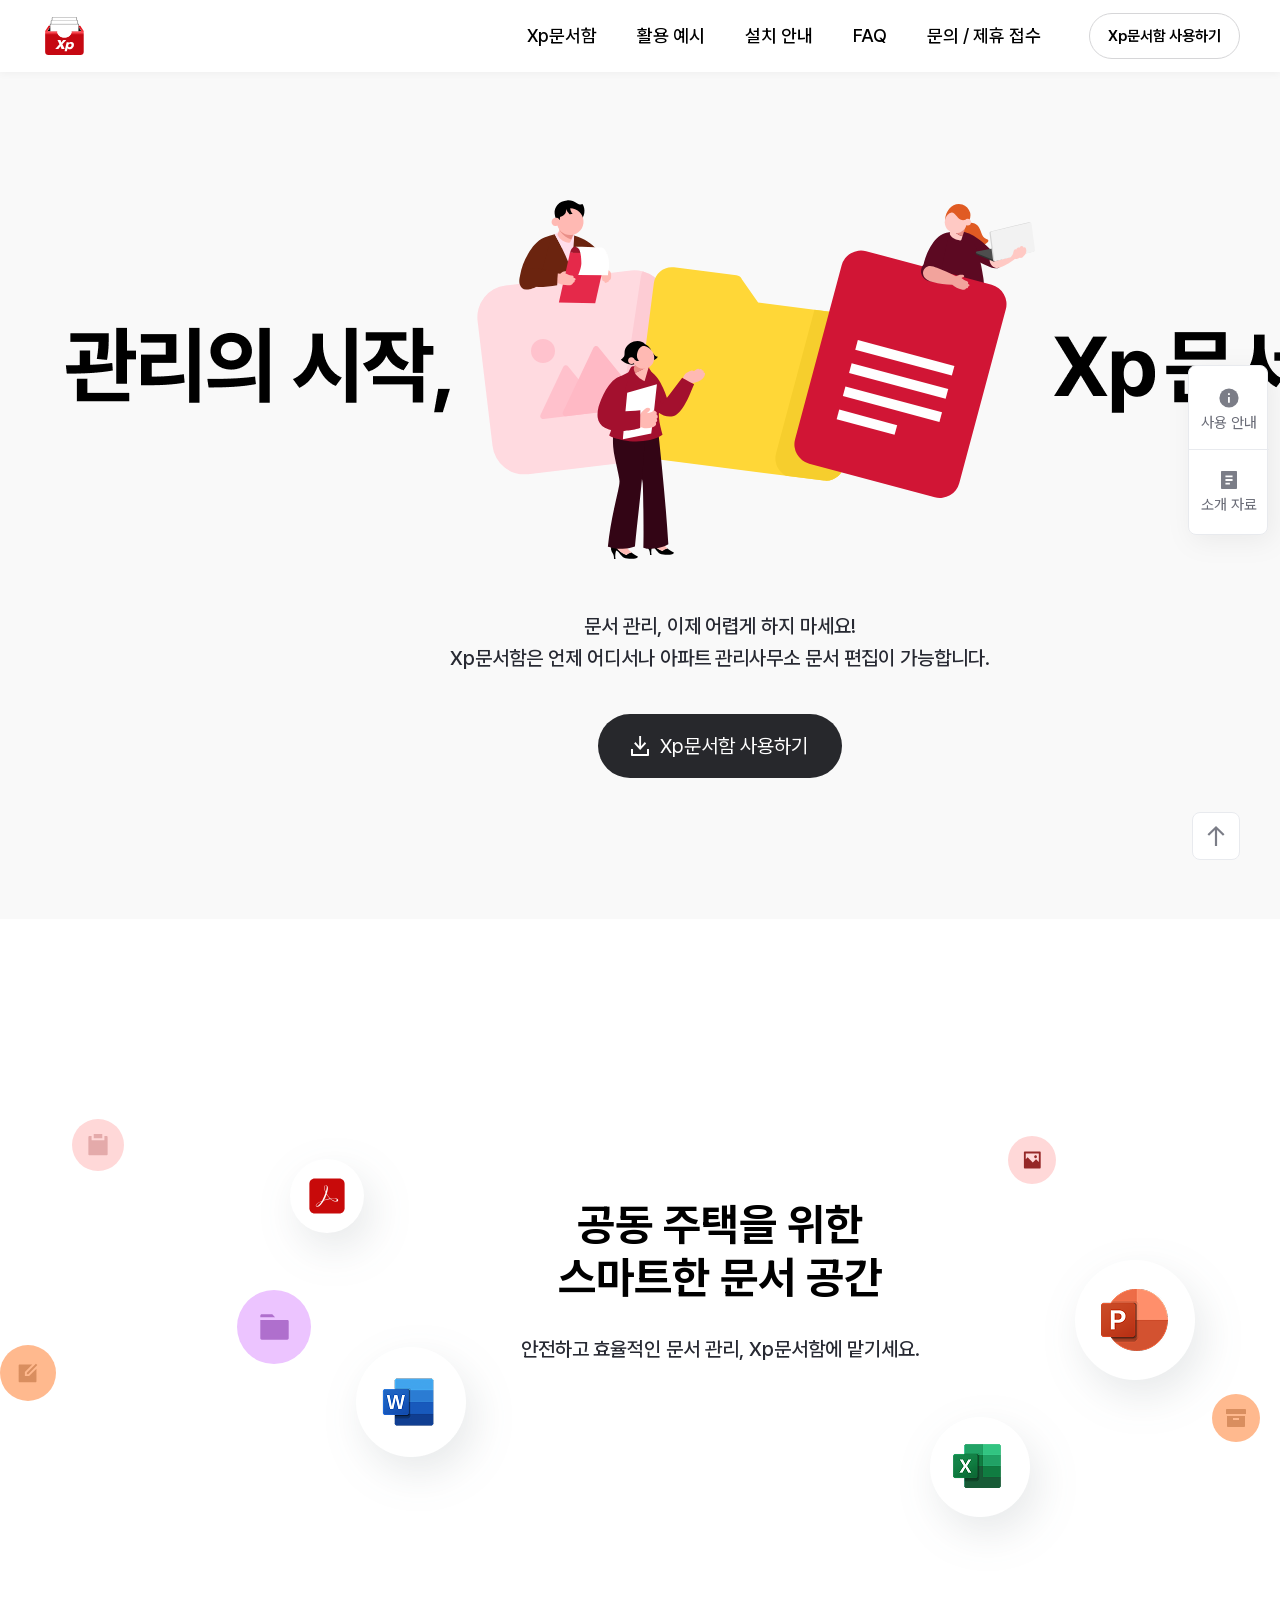
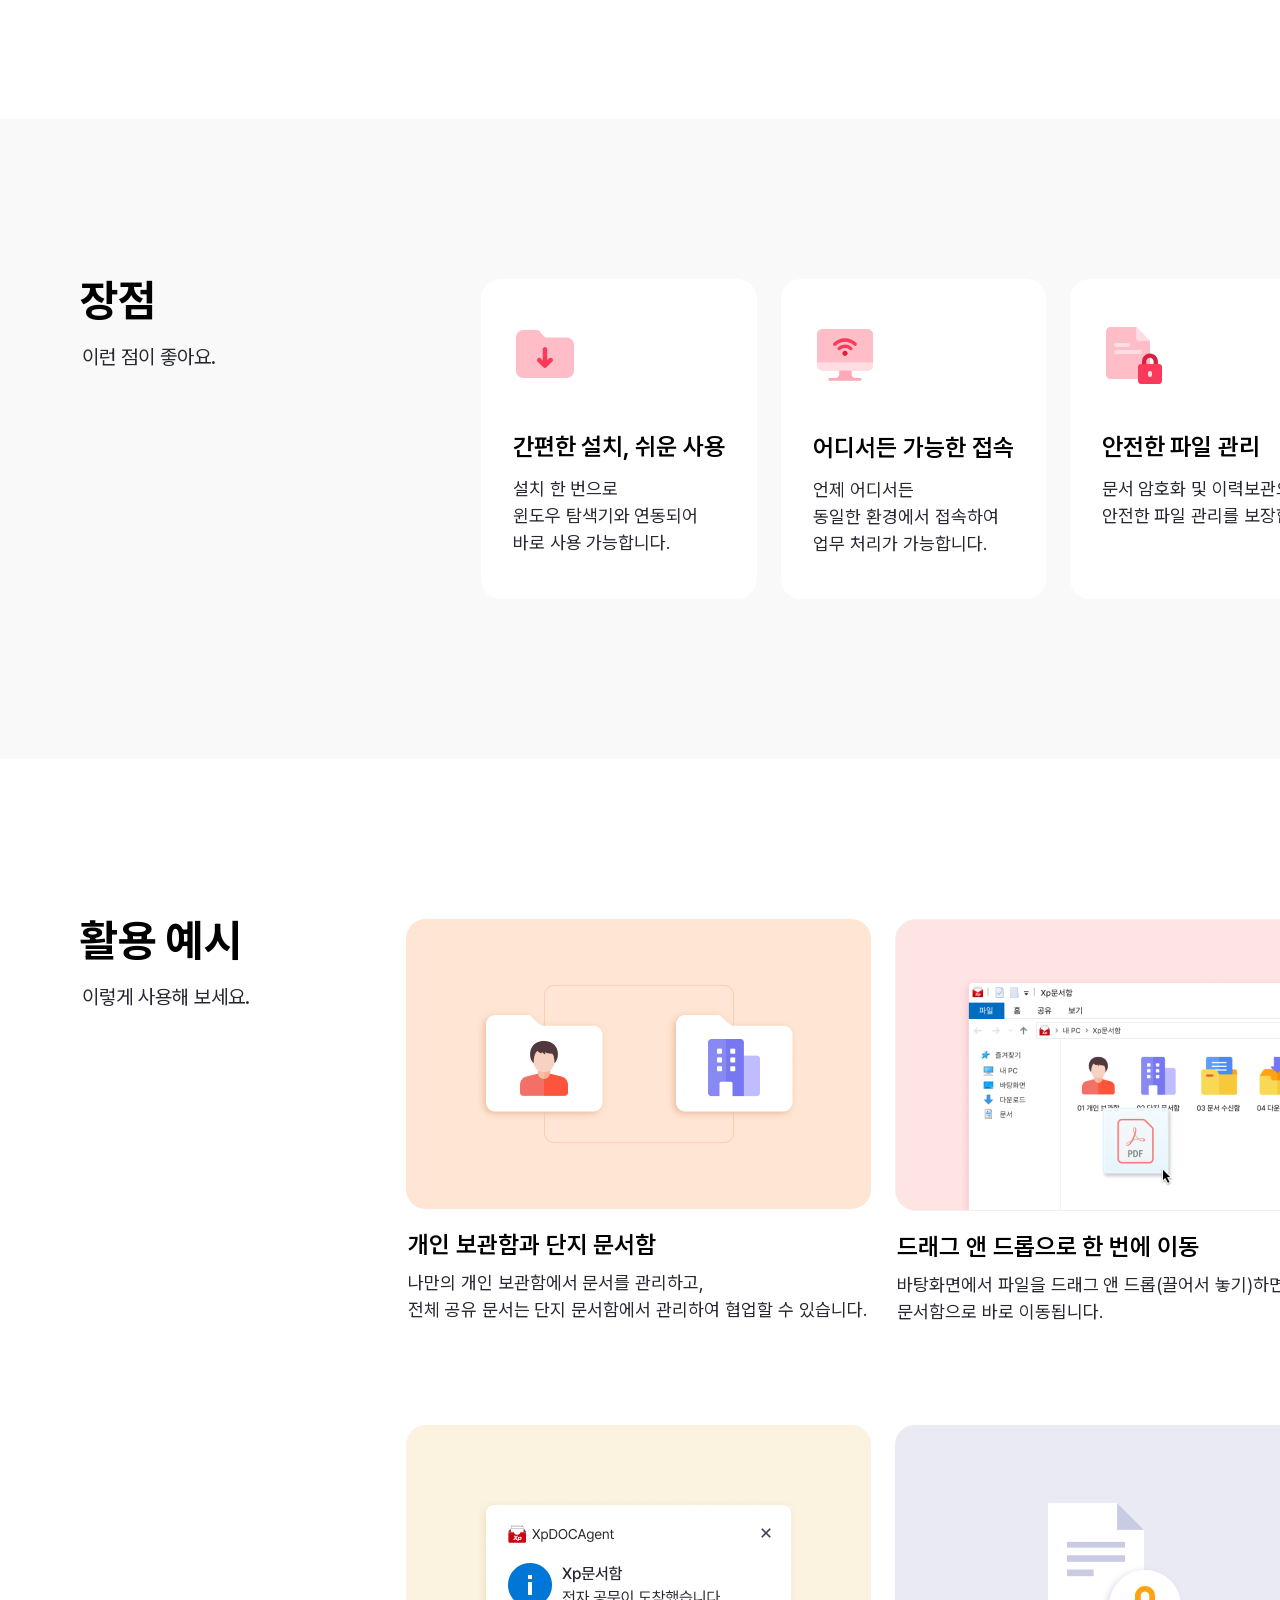
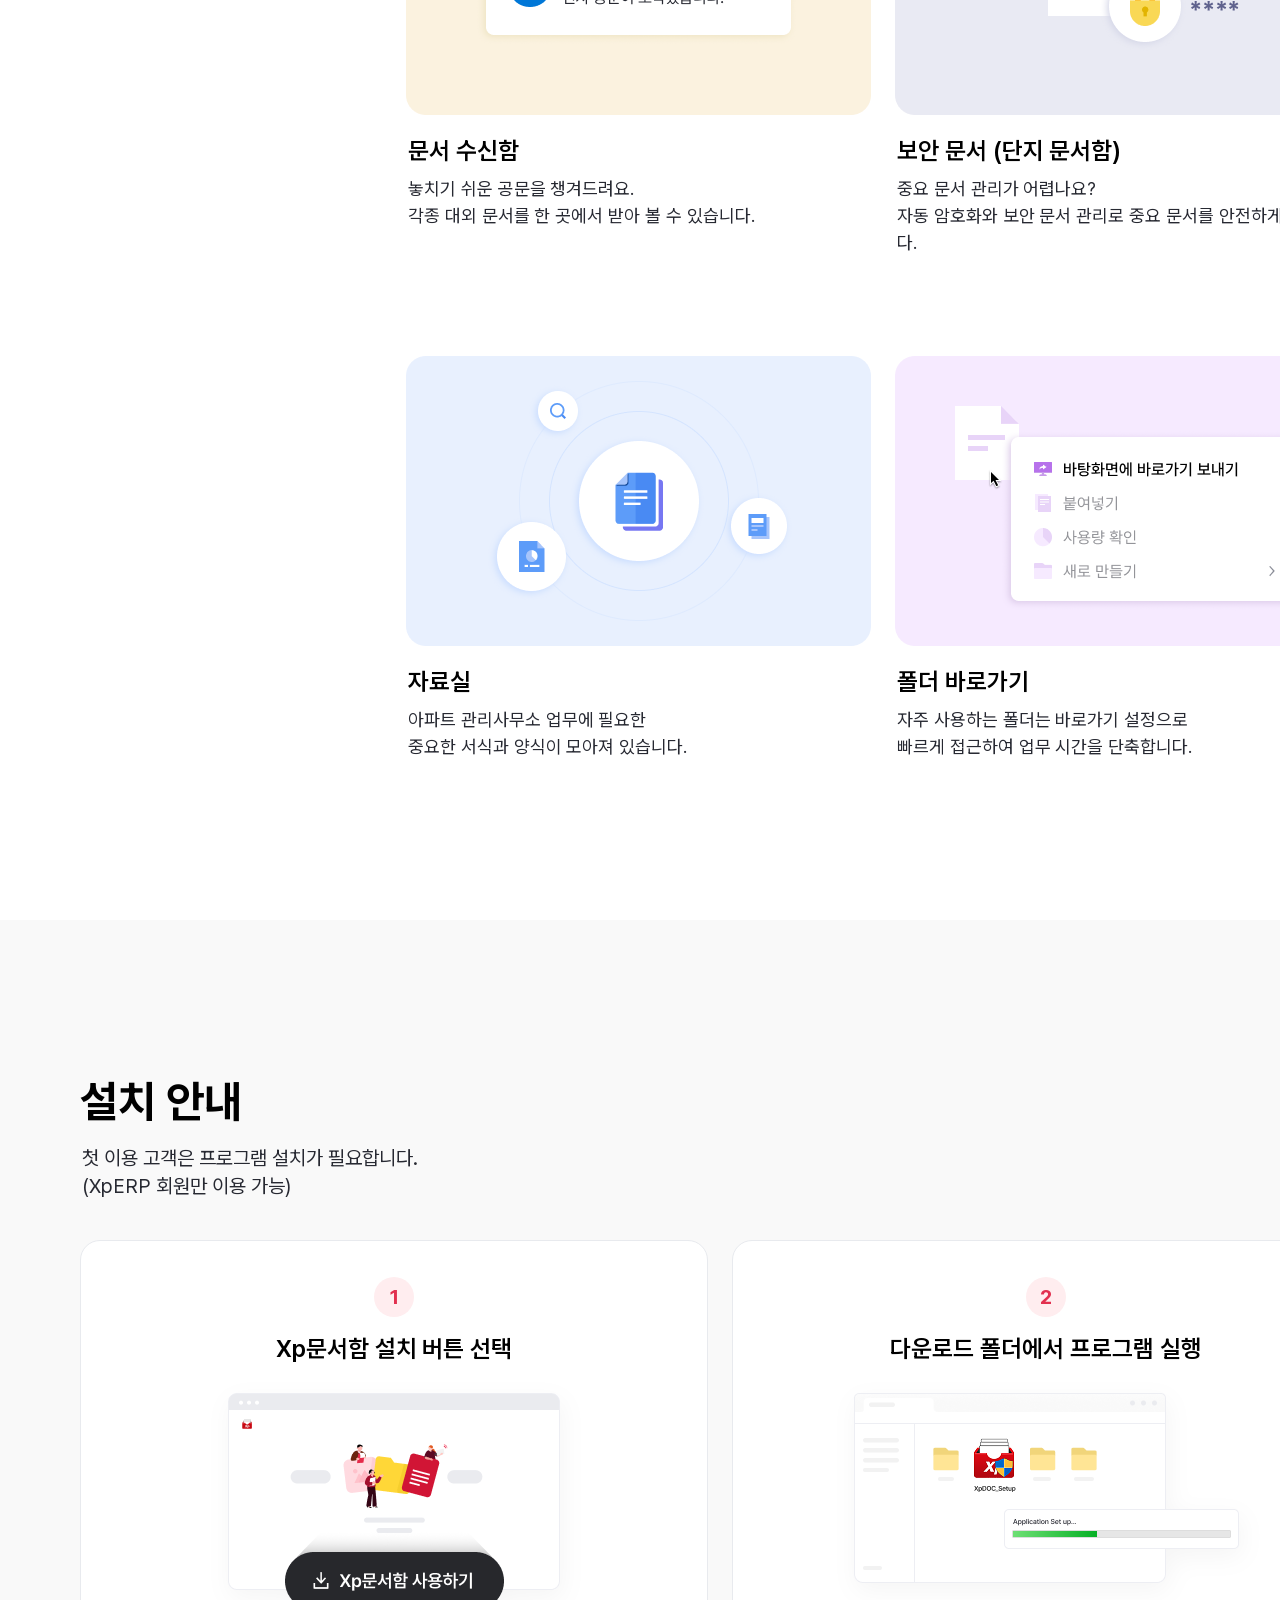
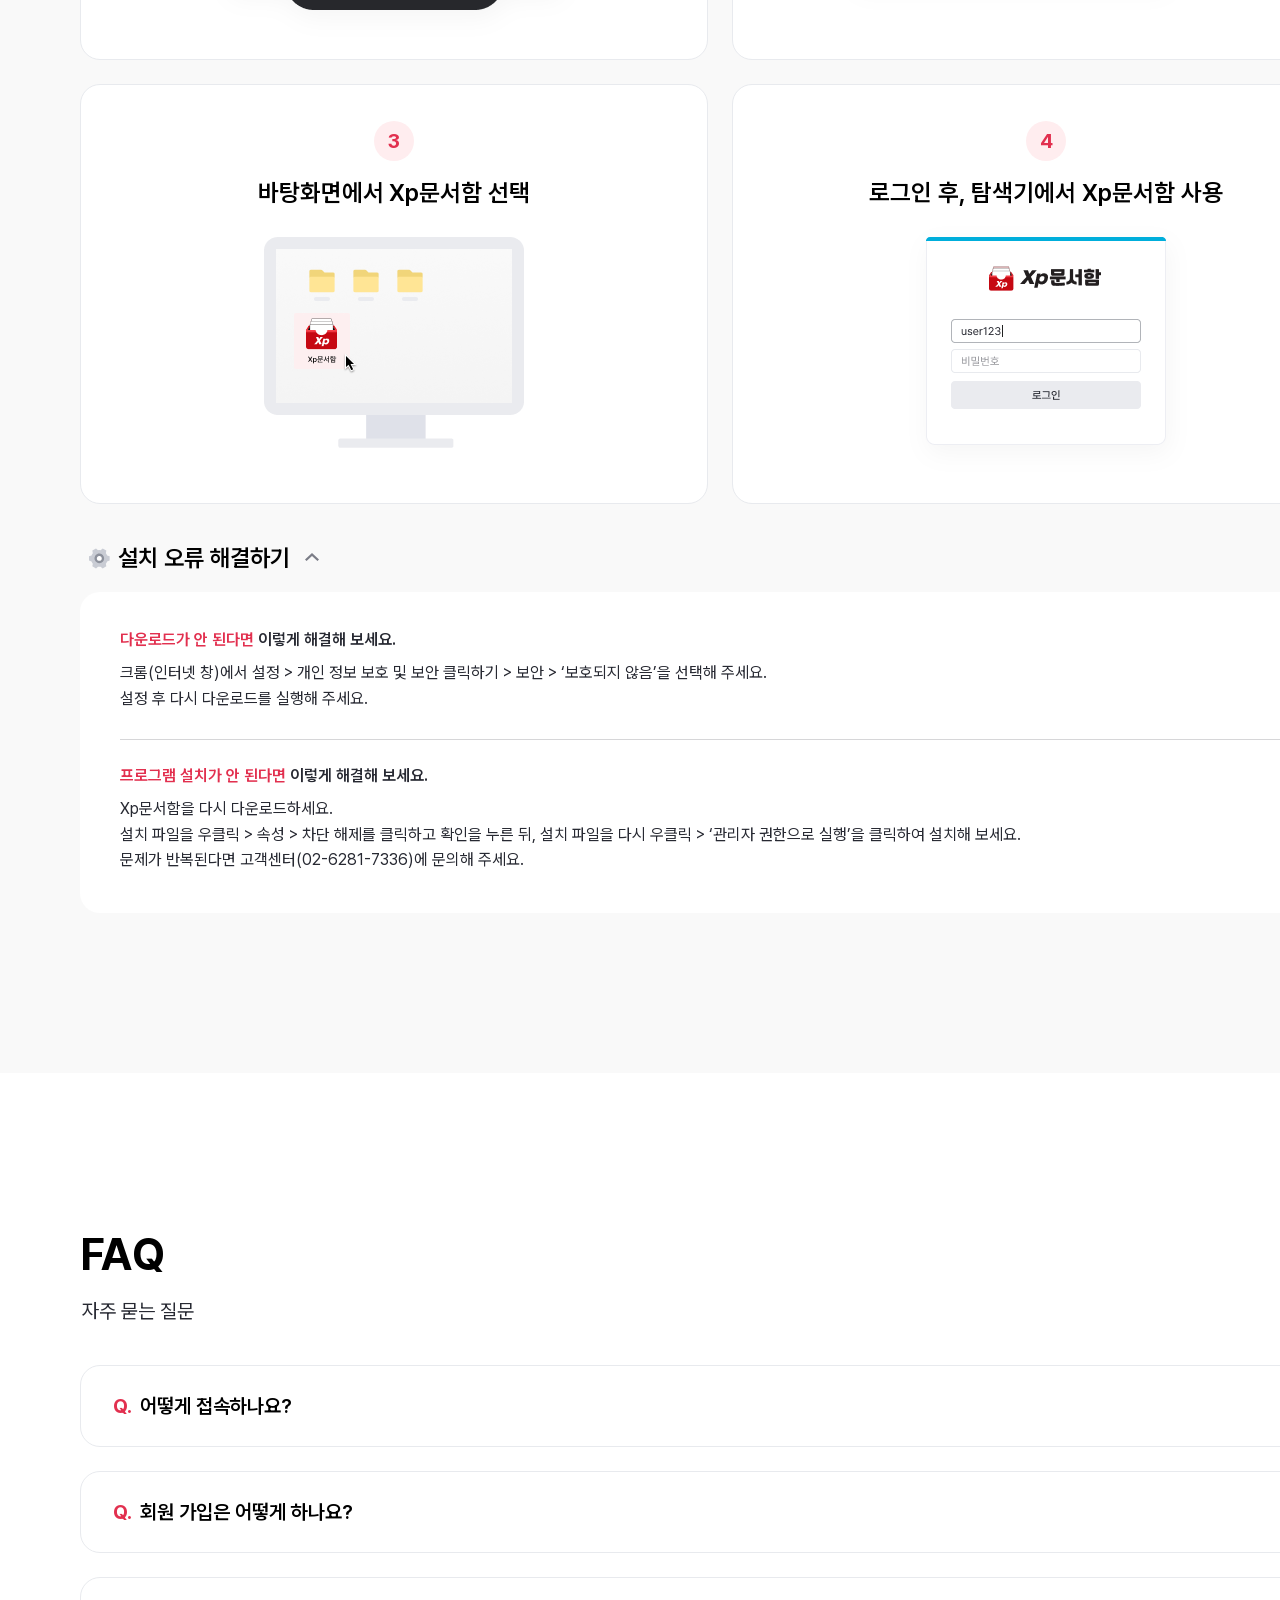
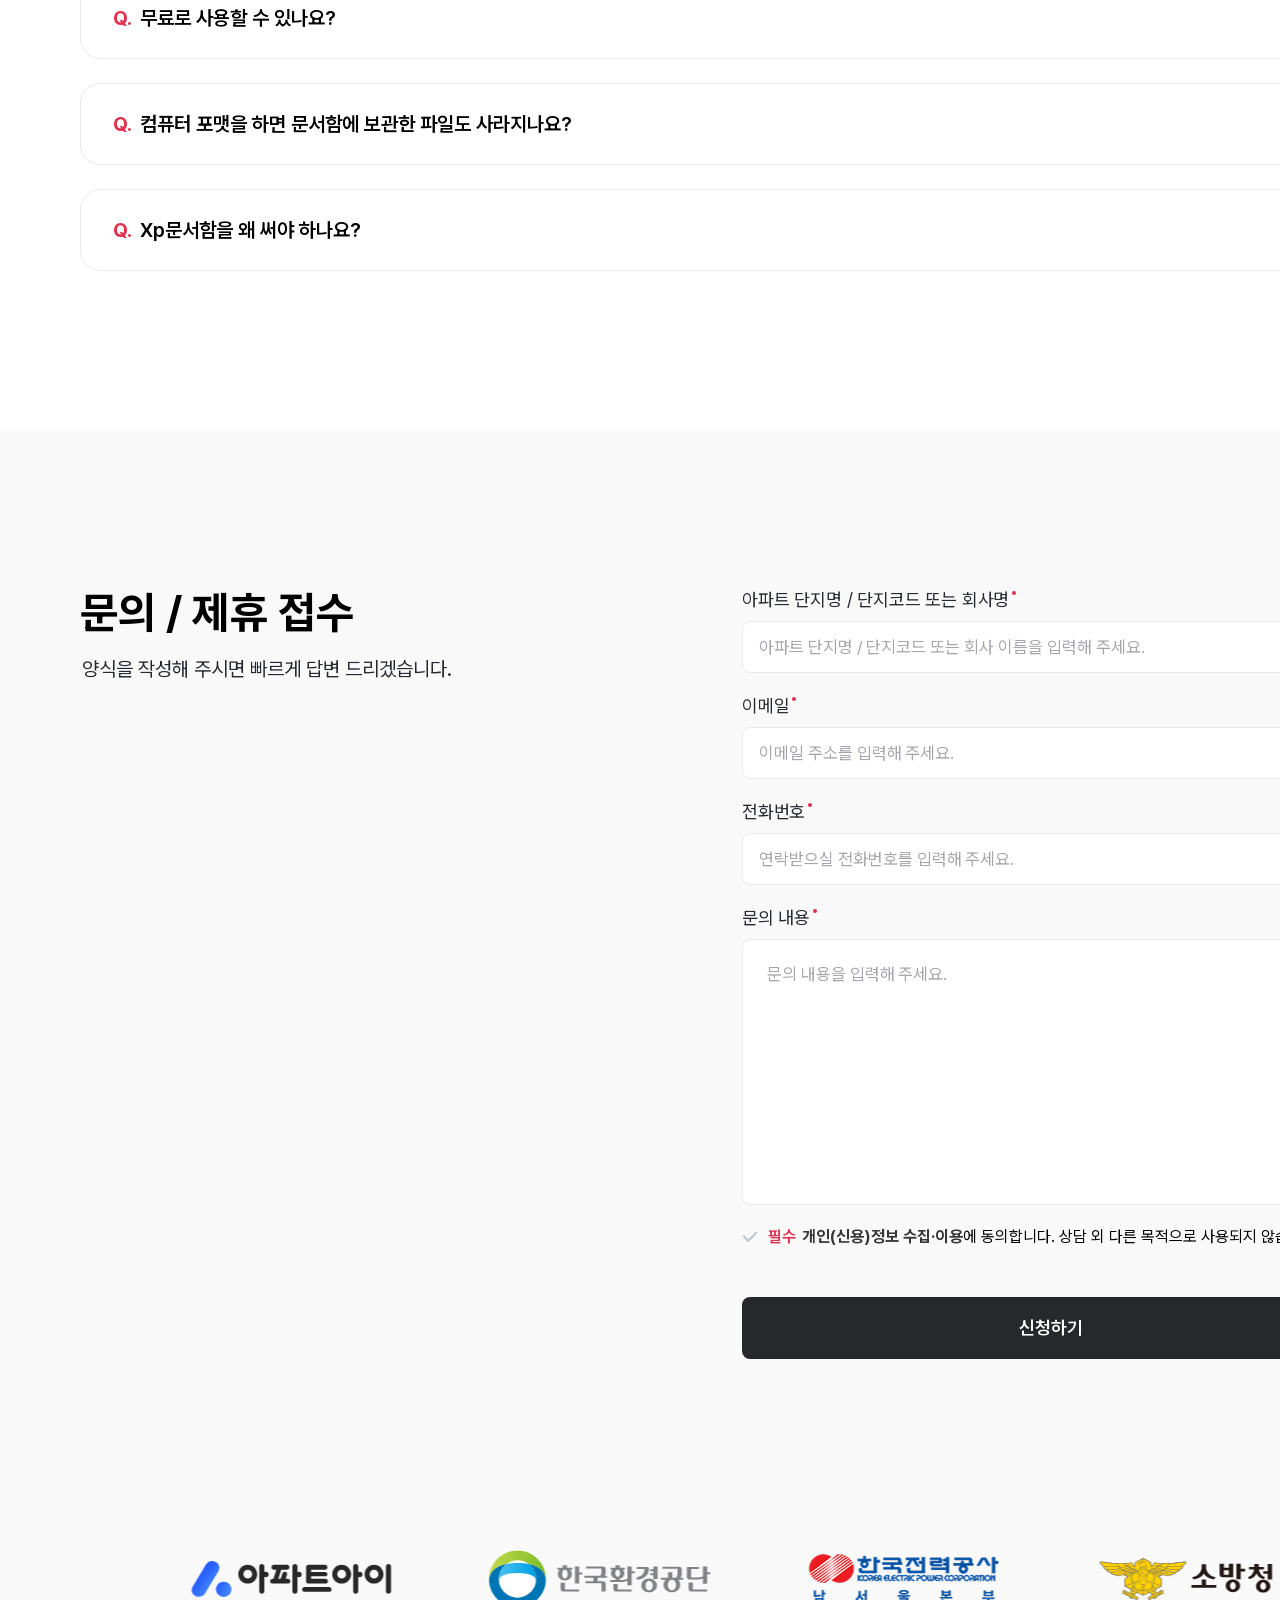
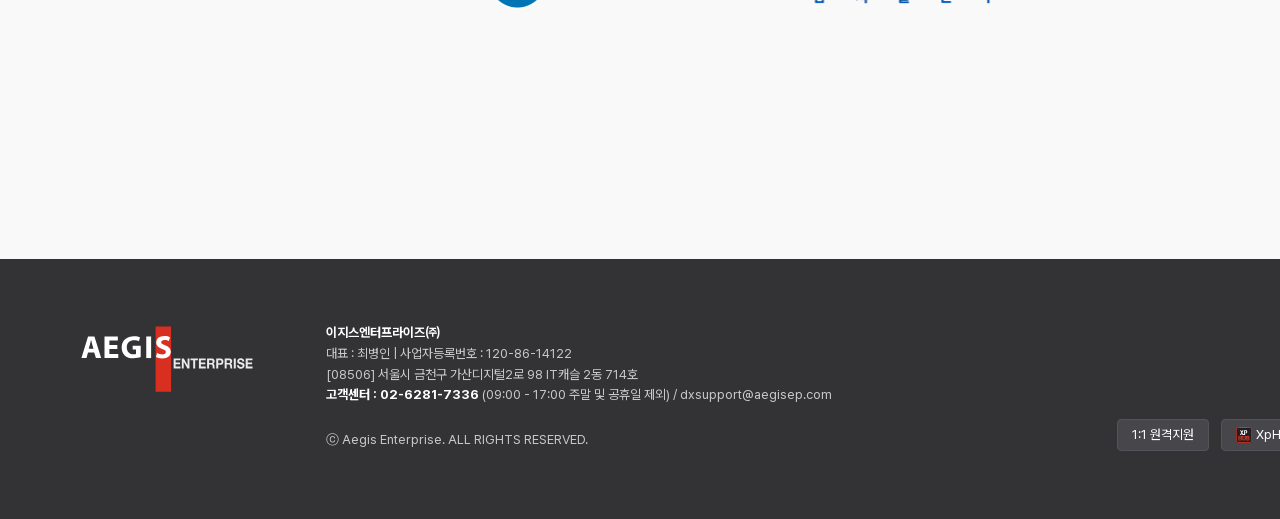
==== index.html @ 93426d06 ":mag: og 설정" ====
<!DOCTYPE html>
<html lang="ko">
<head>
  <meta charset="UTF-8">
  <title>Xp문서함</title>
  <meta property="og:title" content="Xp문서함" />
  <meta property="og:description" content="아파트 관리소 전용 문서관리 서비스" />
  <meta property="og:image" content="https://xpbox.xperp.co.kr/assets/img/ogimage.jpg" />
  <meta property="og:url" content="https://xpbox.xperp.co.kr" />
  <meta property="og:type" content="website" />
  <link rel="stylesheet" href="./assets/css/app.css?v2" as="style" />
  <script src="./assets/js/axios.min.js"></script>
  <style>
    .toast-message {
      background: #fff;
      position: fixed;
      bottom: 130px;
      border-radius: 12px;
      box-shadow: 0 6px 24px 0 rgba(0, 0, 0, 0.2);
      padding: 22px 22px 22px 20px;
      color: #4A4E60;
      font-weight: 500;
      display: none;
      align-items: center;
      justify-content: center;
      gap: 8px;
      left: 50%;
      transform: translateX(-50%);
      line-height: 100%;
      z-index: 15;
      opacity: 1;
      transition: opacity 1s;
      font-size: 18px;
    }
    .toast-message i {display: inline-flex;}
  </style>
</head>

<body>
  <div class="toast-message">
    <i>
      <svg xmlns="http://www.w3.org/2000/svg" width="20" height="20" viewBox="0 0 20 20" fill="none">
        <circle cx="10" cy="10" r="10" fill="#06BC76" />
        <path d="M6.69922 9.82183L9.37779 12.5996L14.1992 7.59961" stroke="white" stroke-width="1.75"
          stroke-linecap="square" stroke-linejoin="round" />
      </svg>
    </i>
    접수가 완료되었습니다. 담당자가 이메일로 곧 연락드리겠습니다.
  </div>
  <div class="modal-dim">
    <div class="modal-pop" id="lawModal">
      <div class="modal-header">
        <h2>개인정보보호법</h2>
        <button class="close-btn" aria-label="닫기버튼"></button>
      </div>
      <div class="modal-contents">
        <p>
          이지스엔터프라이즈는 아래 법령에 따라 XpERP 및 부가 서비스에서 다운로드한<br>
          직원과 입주민의 개인 정보가 포함된 파일을 Xp문서함에 자동 보관합니다.<br>
          Xp문서함은 악성 프로그램을 방지하고 이력을 안전하게 관리합니다.<br><br>

          제30조(개인정보의 안전성 확보 조치)<br>
          ① 개인정보처리자는 법 제29조에 따라 다음 각 호의 안전성 확보 조치를 해야 한다.<br>
          5. 개인정보 침해 사고 발생에 대응하기 위한 접속기록의 보관 및 위조 · 변조 방지를 위한 다음 각 목의 조치<br>
          가. 개인정보처리시스템에 접속한 자의 접속 일시, 처리 내역 등 접속기록의<br>
          저장 · 점검 및 이의 확인 · 감독<br>
          나. 개인정보처리시스템에 대한 접속기록의 안전한 보관<br>
          다. 그 밖에 접속기록 보관 및 위조ㆍ변조 방지를 위하여 필요한 조치<br>
          6. 개인정보처리시스템 및 개인정보 취급자가 개인정보 처리에 이용하는 정보기기에 대해 컴퓨터바이러스, 스파이웨어, 랜섬웨어 등 악성 프로그램의 침투 여부를 항시 점검ㆍ치료할 수 있도록 하는 등의 기능이 포함된 프로그램의 설치ㆍ운영과 주기적 갱신ㆍ점검 조치
        </p>
      </div>
    </div>

    <div class="modal-pop" id="checkModal">
      <div class="modal-header">
        <h2>개인(신용)정보 수집·이용</h2>
        <button class="close-btn" aria-label="닫기버튼"></button>
      </div>
      <div class="modal-contents">
        <p>
          1. 수집 목적 : 문의 처리 및 회신<br>
          2. 수집 항목 : 회사명 또는 아파트 단지명, 이메일 주소, 전화번호, 문의 내용<br>
          3. 보유기간 : 문의 안내 종료 시
        </p>
        <span class="gray-color">
          ※ 개인정보 수집 및 이용에 대한 동의를 거부할 권리가 있으나, 동의 거부 시 상담 서비스 이용에
          제한이 있을 수 있습니다.
        </span>
      </div>
    </div>
  </div>
  <header>
    <a class="logo-link" onclick="window.scrollTo({top: 0})" href="javascript:void(0);" aria-label="로고 영역, home"></a>
    <nav class="gnb">
      <ul>
        <li>
          <a onclick="window.scrollTo({top: 0})" href="javascript:void(0);">Xp문서함</a>
        </li>
        <li>
          <a href="#use-cases">활용 예시</a>
        </li>
        <li>
          <a href="#installation">설치 안내</a>
        </li>
        <li>
          <a href="#faq">FAQ</a>
        </li>
        <li>
          <a  href="#contact">문의 / 제휴 접수</a>
        </li>
      </ul>
    </nav>
    <button type="button" class="button" aira-label="문서함 사용하기 버튼" onclick="onClickXpDoc()">
      Xp문서함 사용하기
    </button>
  </header>

  <button class="scroll-top-btn" onclick="window.scrollTo({top: 0, behavior: 'smooth'})" aria-label="맨위로">
    <i><img src="./assets/img/top_ico.svg" alt="위로 아이콘" /></i>
  </button>

  <main>

    <aside class="floating-area" aria-label="빠른 이동 메뉴">
      <a class="quick-info" href="./assets/downloads/Xp문서함_사용안내.pdf" download="Xp문서함_사용안내.pdf">
          <i class="info" aria-label="사용안내 아이콘">
            <svg width="24" height="24" viewBox="0 0 24 24" fill="none" xmlns="http://www.w3.org/2000/svg">
              <circle cx="11.9906" cy="12.0004" r="9.6" fill="#7B7D87" aria-label="info"/>
              <path d="M11.0278 7.20117H12.8278V9.12117H11.0278V7.20117ZM11.0278 11.0412H12.8278V16.8012H11.0278V11.0412Z"
                fill="white" />
            </svg>
          </i>
          사용 안내
      </a>
      <a class="quick-data-info" href="./assets/downloads/Xp문서함_소개자료.pdf" download="Xp문서함_소개자료.pdf">
          <i class="data-info" aria-label="소개자료 아이콘">
            <svg width="24" height="24" viewBox="0 0 24 24" fill="none" xmlns="http://www.w3.org/2000/svg">
              <path
                d="M19.1111 21H4.88889C4.65314 21 4.42705 20.9052 4.26035 20.7364C4.09365 20.5676 4 20.3387 4 20.1V3.9C4 3.66131 4.09365 3.43239 4.26035 3.2636C4.42705 3.09482 4.65314 3 4.88889 3H19.1111C19.3469 3 19.573 3.09482 19.7397 3.2636C19.9064 3.43239 20 3.66131 20 3.9V20.1C20 20.3387 19.9064 20.5676 19.7397 20.7364C19.573 20.9052 19.3469 21 19.1111 21ZM8.44444 7.5V9.3H15.5556V7.5H8.44444ZM8.44444 11.1V12.9H15.5556V11.1H8.44444ZM8.44444 14.7V16.5H12.8889V14.7H8.44444Z"
                fill="#7B7D87" aria-label="data-info" />
            </svg>
          </i>
          소개 자료
      </a>
    </aside>


    <article  id="intro" class="main-visual" aria-label="메인 비주얼">
      <section>
        <h1>
          <img src="./assets/img/visual-txt-01.png" alt="관리의 시작,  ">

          <div class="visual-img-motion">
            <div aria-index="1" aria-label="비주얼 아이콘">
              <img src="./assets/img/visual-img-person.svg" alt="비주얼 좌측 이미지">
              <img src="./assets/img/visual-img-person-arm.svg" alt="손위치" aria-index="7">
            </div>
            <div aria-index="2" aria-label="중앙 아이콘">
              <img src="./assets/img/visual-img-folder.svg" alt="중앙 폴더 이미지">
            </div>
            <div  aria-index="4" aria-label="사람 아이콘">
              <img src="./assets/img/visual-person.svg" alt="사람 이미지">
              <img src="./assets/img/visual-person-arm.svg" alt="사람 이미지" aria-index="8">
            </div>
            <div  aria-index="3" >
              <img src="./assets/img/visual-file-person.svg" alt="문서 및 사람 노트북 이미지">
            </div>
            <div class="" aria-index="5" aria-label="와이파이 아이콘">
              <svg width="20" height="20" viewBox="0 0 20 20" fill="none" xmlns="http://www.w3.org/2000/svg">
                <path
                  d="M15.2063 20C15.2063 15.9391 13.6244 12.1212 10.7516 9.24842C7.87879 6.37562 4.06095 4.7937 0 4.7937V0C5.34155 0 10.3647 2.08184 14.1414 5.85859C17.9182 9.63534 20 14.6584 20 20H15.2063Z"
                  fill="#F78699" id="wifi-01" />
                <path
                  d="M11.9363 20.0008H7.14261C7.14261 16.0631 3.93768 12.8582 0 12.8582V8.06445C6.58107 8.06445 11.9363 13.4197 11.9363 20.0008Z"
                  fill="#E5294A" id="wifi-02" />
              </svg>
            </div>
          </div>
          <img src="./assets/img/visual-txt-02.png" alt="Xp문서함  ">
        </h1>
        <p>
          문서 관리, 이제 어렵게 하지 마세요!<br>
          Xp문서함은 언제 어디서나 아파트 관리사무소 문서 편집이 가능합니다.
        </p>
        <button type="button" aira-label="문서함 사용하기 버튼" class="button" onclick="onClickXpDoc()">
          <i class="icon down"></i>
          Xp문서함 사용하기
        </button>
      </section>
    </article>

    <article id="introSub" aria-label="메인 서브 비주얼">
      <section class="upslide">
        <h2>
          공동 주택을 위한<br>
          스마트한 문서 공간
        </h2>
        <p>
          안전하고 효율적인 문서 관리, Xp문서함에 맡기세요.
        </p>
        <i class="visual-icon main-icon" data-delay="0.3s" data-icon="pdf">
          <img src="./assets/img/file/visual-pdf.svg" alt="pdf 아이콘">
        </i>
        <i class="visual-icon main-icon" data-delay="0.5s" data-icon="excel">
          <img src="./assets/img/file/visual-excel.png" alt="excel 아이콘">
        </i>
        <i class="visual-icon main-icon" data-delay="0.7s" data-icon="word">
          <img src="./assets/img/file/visual-word.png" alt="word 아이콘">
        </i>
        <i class="visual-icon main-icon" data-delay="0.9s" data-icon="ppt">
          <img src="./assets/img/file/visual-ppt.png" alt="ppt 아이콘">
        </i>
        <i class="visual-icon" data-delay="1.1s" data-icon="file">
          <img src="./assets/img/file/visual-file.svg" alt="파일 아이콘">
        </i>
        <i class="visual-icon" data-delay="1.3s" data-icon="box">
          <img src="./assets/img/file/visual-box.svg" alt="박스 아이콘">
        </i>
        <i class="visual-icon" data-delay="1.5s" data-icon="cloud">
          <img src="./assets/img/file/visual-cloud.svg" alt="클라우드 아이콘">
        </i>
        <i class="visual-icon" data-delay="1.7s" data-icon="doc">
          <img src="./assets/img/file/visual-doc.svg" alt="doc  아이콘">
        </i>
        <i class="visual-icon" data-delay="1.9s" data-icon="folder">
          <img src="./assets/img/file/visual-folder.svg" alt="폴더 아이콘">
        </i>
        <i class="visual-icon" data-delay="2.1s" data-icon="write">
          <img src="./assets/img/file/visual-write.svg" alt="쓰기 아이콘">
        </i>
        <i class="visual-icon" data-delay="2.3s" data-icon="img">
          <img src="./assets/img/file/visual-img.svg" alt="이미지 아이콘">
        </i>
      </section>
    </article>

    <article id="features" aria-label="XP문서함 장점">
      <section class="upslide">
        <div class="sub-title">
          <h2>
            장점
          </h2>
          <span>이런 점이 좋아요.</span>
        </div>
        <div class="section-contents features">
          <div class="section-card features">
            <i class="icon">
              <img src="./assets/img/easy-setup.svg" alt="간편한 설치, 쉬운 사용 아이콘">
            </i>
            <h3>간편한 설치, 쉬운 사용</h3>
            <p>
              설치 한 번으로<br>
              윈도우 탐색기와 연동되어<br>
              바로 사용 가능합니다.
            </p>
          </div>
          <div class="section-card features">
            <i class="icon">
              <img src="./assets/img/access-icon.svg" alt="어디서든 가능한 접속 아이콘">
            </i>
            <h3>어디서든 가능한 접속</h3>
            <p>
              언제 어디서든<br>
              동일한 환경에서 접속하여<br>
              업무 처리가 가능합니다.
            </p>
          </div>
          <div class="section-card features">
            <i class="icon">
              <img src="./assets/img/safe-file.svg" alt="안전한 파일 관리 아이콘">
            </i>
            <h3>안전한 파일 관리</h3>
            <p>
              문서 암호화 및 이력보관으로<br>
              안전한 파일 관리를 보장합니다.
            </p>
          </div>
        </div>
      </section>
    </article>

    <article id="use-cases" aria-label="XP문서함 활용 예시">
      <section class="upslide">
        <div class="sub-title">
          <h2>
            활용 예시
          </h2>
          <span>이렇게 사용해 보세요.</span>
        </div>
        <div class="section-contents use-cases" >
          <div class="section-card use-cases">
            <div class="thum-img">
              <img src="./assets/img/usage-example-01.png" alt="개인 보관함과 단지 문서함">
            </div>
            <h3>개인 보관함과 단지 문서함</h3>
            <p>
              나만의 개인 보관함에서 문서를 관리하고,<br>
              전체 공유 문서는 단지 문서함에서 관리하여 협업할 수 있습니다.
            </p>
          </div>
          <div class="section-card use-cases">
            <div class="thum-img">
              <img src="./assets/img/usage-example-02.png" alt="드래그 앤 드롭으로 한 번에 이동">
            </div>
            <h3>드래그 앤 드롭으로 한 번에 이동</h3>
            <p>
              바탕화면에서 파일을 드래그 앤 드롭(끌어서 놓기)하면,<br>
              문서함으로 바로 이동됩니다.
            </p>
          </div>
          <div class="section-card use-cases">
            <div class="thum-img">
              <img src="./assets/img/usage-example-03.png" alt="문서 수신함">
            </div>
            <h3>문서 수신함</h3>
            <p>
              놓치기 쉬운 공문을 챙겨드려요.<br>
              각종 대외 문서를 한 곳에서 받아 볼 수 있습니다.
            </p>
          </div>
          <div class="section-card use-cases">
            <div class="thum-img">
              <img src="./assets/img/usage-example-04.png" alt="보안 문서 (단지 문서함)">
            </div>
            <h3>보안 문서 (단지 문서함)</h3>
            <p>
              중요 문서 관리가 어렵나요?<br>
              자동 암호화와 보안 문서 관리로 중요 문서를 안전하게 보관합니다.
            </p>
          </div>
          <div class="section-card use-cases">
            <div class="thum-img">
              <img src="./assets/img/usage-example-05.png" alt="자료실">
            </div>
            <h3>자료실</h3>
            <p>
              아파트 관리사무소 업무에 필요한<br>
              중요한 서식과 양식이 모아져 있습니다.
            </p>
          </div>
          <div class="section-card use-cases">
            <div class="thum-img">
              <img src="./assets/img/usage-example-06.png" alt="폴더 바로가기">
            </div>
            <h3>폴더 바로가기</h3>
            <p>
              자주 사용하는 폴더는 바로가기 설정으로<br>
              빠르게 접근하여 업무 시간을 단축합니다.
            </p>
          </div>
        </div>
      </section>
    </article>

    <article id="installation" aria-label="XP문서함 설치 안내">
      <section class="upslide">
        <div class="sub-title">
          <h2>
            설치 안내
          </h2>
          <span>첫 이용 고객은 프로그램 설치가 필요합니다.<br>
          (XpERP 회원만 이용 가능)</span>
        </div>
        <ol class="section-contents installation">
          <li class="section-card installation">
            <strong class="step-num">1</strong>
            <h3>Xp문서함 설치 버튼 선택</h3>
            <div class="thum-img">
              <img src="./assets/img/xpdoc-install-01.png" alt="Xp문서함 설치 버튼 선택">
            </div>
          </li>
          <li class="section-card installation">
            <strong class="step-num">2</strong>
            <h3>다운로드 폴더에서 프로그램 실행</h3>
            <div class="thum-img">
              <img src="./assets/img/xpdoc-install-02.png" alt="다운로드 폴더에서 프로그램 실행 이미지">
            </div>
          </li>
          <li class="section-card installation">
            <strong class="step-num">3</strong>
            <h3>바탕화면에서 Xp문서함 선택</h3>
            <div class="thum-img">
              <img src="./assets/img/xpdoc-install-03.png" alt="바탕화면에서 Xp문서함 선택 이미지">
            </div>
          </li>
          <li class="section-card installation">
            <strong class="step-num">4</strong>
            <h3>로그인 후, 탐색기에서 Xp문서함 사용</h3>
            <div class="thum-img">
              <img src="./assets/img/xpdoc-install-04.png" alt="로그인 후, 탐색기에서 Xp문서함 사용 이미지">
            </div>
          </li>
        </ol>
        <div class="installation-error-info">
          <div class="installation-drop-btn">
            <button aria-expanded="false" aria-label="오류안내 토글 버튼">
              <i><img src="./assets/img/setup-icon.svg" alt="설치 오류 아이콘"></i>
              <h3>설치 오류 해결하기</h3>
            </button>
          </div>
          <ul class="installation-list">
            <li>
              <h3>
                <em>다운로드가 안 된다면</em> <strong>이렇게 해결해 보세요.</strong>
              </h3>
              <p>
                크롬(인터넷 창)에서 설정 > 개인 정보 보호 및 보안 클릭하기 > 보안 > ‘보호되지 않음’을 선택해 주세요.<br>
                설정 후 다시 다운로드를 실행해 주세요.
              </p>
            </li>
            <li>
              <h3>
                <em>프로그램 설치가 안 된다면 </em> <strong>이렇게 해결해 보세요.</strong>
              </h3>
              <p>
                Xp문서함을 다시 다운로드하세요.<br>
                설치 파일을 우클릭 > 속성 > 차단 해제를 클릭하고 확인을 누른 뒤, 설치 파일을 다시 우클릭 > ‘관리자 권한으로 실행’을 클릭하여 설치해 보세요.<br>
                문제가 반복된다면 고객센터(02-6281-7336)에 문의해 주세요.
              </p>
            </li>
          </ul>
        </div>
      </section>
    </article>

    <article id="faq" aria-label="XP문서함 FAQ">
      <section>
        <div class="sub-title">
          <h2>
            FAQ
          </h2>
          <span>자주 묻는 질문</span>
        </div>
        <div class="section-contents">
          <ul class="faq-list faq">
            <li class="faq-list-item">
              <button type="button" class="faq-question-btn" aria-expanded="false">
                <strong>Q.</strong>
                <h3>어떻게 접속하나요?</h3>
              </button>
              <div class="faq-answer">
                <p>
                  최초 1회 설치가 필요합니다.<br>
                  설치 후 컴퓨터 바탕화면에서 ‘Xp문서함’을 클릭하시면 로그인 후 사용 가능합니다.
                </p>
              </div>
            </li>
            <li class="faq-list-item">
              <button type="button" class="faq-question-btn" aria-expanded="false">
                <strong>Q.</strong>
                <h3>회원 가입은 어떻게 하나요?</h3>
              </button>
              <div class="faq-answer">
                <p>
                  XpERP에 가입한 회원이라면 별도의 회원가입 없이 이용할 수 있습니다.<br>
                  (로그인 창에서 XpERP 아이디와 비밀번호를 입력해 주세요.)
                </p>
              </div>
            </li>
            <li class="faq-list-item">
              <button type="button" class="faq-question-btn" aria-expanded="false">
                <strong>Q.</strong>
                <h3>무료로 사용할 수 있나요?</h3>
              </button>
              <div class="faq-answer">
                <p>
                  XpERP 사용 단지라면 무료로 사용 가능합니다.
                </p>
              </div>
            </li>
            <li class="faq-list-item">
              <button type="button" class="faq-question-btn" aria-expanded="false">
                <strong>Q.</strong>
                <h3>컴퓨터 포맷을 하면 문서함에 보관한 파일도 사라지나요?</h3>
              </button>
              <div class="faq-answer">
                <p>
                  컴퓨터 포맷 또는 PC 교체 후에도 Xp문서함에 로그인하면 기존 사용하던 폴더와 문서를 그대로 사용할 수 있어요.
                </p>
              </div>
            </li>
            <li class="faq-list-item">
              <button type="button" class="faq-question-btn" aria-expanded="false">
                <strong>Q.</strong>
                <h3>Xp문서함을 왜 써야 하나요?</h3>
              </button>
              <div class="faq-answer">
                <p>
                  아파트 관리소 업무 중 개인정보를 포함한 자료를 취급할 때는 ‘개인정보보호법’을 준수해야 합니다.<br>
                  법령 준수 및 안전한 파일 관리를 위해 Xp문서함 사용이 필요해요.<br>
                  <button class="text-link" id="btnLawDetail">자세히 보기</button>
                </p>
              </div>
            </li>
          </ul>
        </div>
      </section>
    </article>

    <article id="contact" aria-label="문의 및 제휴 접수">
      <section>
        <div class="sub-title">
          <h2>
            문의 / 제휴 접수
          </h2>
          <span>양식을 작성해 주시면 빠르게 답변 드리겠습니다.</span>
        </div>
        <form onsubmit="onSubmit(event)" class="section-contents form">
          <div class="form-input">
            <label class="required" for="company">아파트 단지명 / 단지코드 또는 회사명</label>
            <input type="text" name="company" id="company" placeholder="아파트 단지명 / 단지코드 또는 회사 이름을 입력해 주세요." />
          </div>
          <div class="form-input">
            <label class="required" for="email">이메일</label>
            <input type="email" name="email" id="email" formnovalidate placeholder="이메일 주소를 입력해 주세요." />
          </div>
          <div class="form-input">
            <label class="required" for="phone">전화번호</label>
            <input type="tel" name="phone" id="phone" placeholder="연락받으실 전화번호를 입력해 주세요. " />
          </div>
          <div class="form-input">
            <label class="required" for="content">문의 내용</label>
            <textarea name="content" id="content" placeholder="문의 내용을 입력해 주세요."></textarea>
            <span class="text-count"><span>0</span>/500</span>
          </div>
          <div class="check-btn">
            <input type="checkbox" id="checkData" name="checkData" />
            <label for="checkData">
              <span></span>
              <em>필수</em>
              <a id="btnCheckModal"><strong>개인(신용)정보 수집·이용</strong></a>에 동의합니다. 상담 외 다른 목적으로 사용되지 않습니다.
            </label>
          </div>
          <button type="submit" class="contact-submit" id="submit">신청하기</button>
        </form>
      </section>
      <section class="scroll-wrap" aria-label="affiliated-area">
        <div class="scroll-track">
          <img src="./assets/img/apti.svg" alt="아파트아이 로고">
          <img src="./assets/img/eco.svg" alt="한국환경공단 로고">
          <img src="./assets/img/kepco.png" alt="한국전력공사 로고">
          <img src="./assets/img/nfa.svg" alt="소방청 로고">
          <img src="./assets/img/xperp.svg" alt="XpERP 로고">
          <img src="./assets/img/aptdesk.svg" alt="아파트데스크 로고">
        </div>
      </section>
    </article>
  </main>
  <footer>
    <section class="foot-box">
      <div class="foot-logo" aria-label="이지스로고"></div>
      <div class="foot-info">
        <p>
          <strong>이지스엔터프라이즈㈜</strong><br>
          대표 : 최병인 | 사업자등록번호 : 120-86-14122<br>
          [08506] 서울시 금천구 가산디지털2로 98 IT캐슬 2동 714호<br>
          <strong>고객센터 : 02-6281-7336</strong> (09:00 - 17:00 주말 및 공휴일 제외) / dxsupport@aegisep.com<br>
        </p>
        <p>
          ⓒ Aegis Enterprise. ALL RIGHTS RESERVED.
        </p>
      </div>
      <div class="foot-button">
        <a class="remote-btn" href="https://822.co.kr/" target="_blank">1:1 원격지원</a>
        <a class="xphub-down-btn" href="https://xphub.xperp.co.kr/" target="_blank">
          <i><img src="./assets/img/xphub-icon.svg" alt="xphub아이콘"></i>
          XpHUB 다운로드
        </a>
      </div>
    </section>
  </footer>

  <script src="./assets/js/app.js"></script>
</body>
</html>
---- assets/css/app.css ----
@charset "UTF-8";
@font-face {
  font-family: "Pretendard";
  font-weight: 45 920;
  src: local("Pretendard"), url("../fonts/PretendardVariable.woff2") format("woff2-variations");
}
* {
  box-sizing: border-box;
  -webkit-box-sizing: border-box;
  -moz-box-sizing: border-box;
  -o-box-sizing: border-box;
}
*:before, *:after,
* i, * div, * main, * section {
  box-sizing: border-box;
  -webkit-box-sizing: border-box;
  -moz-box-sizing: border-box;
  -o-box-sizing: border-box;
  user-select: none;
}

html,
body,
div,
span,
applet,
object,
iframe,
h1,
h2,
h3,
h4,
h5,
h6,
p,
blockquote,
pre,
a,
abbr,
acronym,
address,
big,
cite,
code,
del,
dfn,
em,
img,
ins,
kbd,
q,
s,
samp,
small,
strike,
strong,
sub,
sup,
tt,
var,
b,
u,
i,
center,
dl,
dt,
dd,
ol,
ul,
li,
fieldset,
form,
label,
legend,
table,
caption,
tbody,
tfoot,
thead,
tr,
th,
td,
article,
aside,
canvas,
details,
embed,
figure,
figcaption,
footer,
header,
hgroup,
menu,
nav,
output,
ruby,
section,
summary,
time,
mark,
audio,
video,
button,
input,
textarea {
  margin: 0;
  padding: 0;
  border: 0;
  font-family: "Pretendard", "Malgun Gothic", "맑은 고딕", "돋움", Dotum, Sans-serif;
  box-sizing: border-box;
  -webkit-box-sizing: border-box;
  -moz-box-sizing: border-box;
  -o-box-sizing: border-box;
}

:-webkit-input-placeholder,
:-ms-placeholder,
:-moz-placeholder,
::placeholder {
  font-family: "Pretendard", "Malgun Gothic", "맑은 고딕", "돋움", Dotum, Sans-serif;
}

input:-webkit-autofill {
  box-shadow: 0 0 0 1000px white inset !important;
  -webkit-box-shadow: 0 0 0 1000px white inset !important;
}
input:-webkit-autofill:hover, input:-webkit-autofill:focus, input:-webkit-autofill:active {
  box-shadow: 0 0 0 1000px white inset !important;
  -webkit-box-shadow: 0 0 0 1000px white inset !important;
}

html {
  position: relative;
  width: 100%;
  min-height: 100%;
  height: 100%;
  font-weight: 400;
  min-width: 1440px;
  overflow-x: auto;
}

body {
  position: relative;
  min-height: 100%;
  -webkit-font-smoothing: antialiased;
  background: #fafafa;
  overflow-x: hidden;
}

h1, h2 {
  font-weight: 700;
}

h3,
h4,
h5,
h6,
em {
  font-weight: 600;
  font-style: normal;
}

/* HTML5 display-role reset for older browsers */
article,
aside,
details,
figcaption,
figure,
footer,
header,
hgroup,
menu,
nav,
section {
  display: block;
}

body {
  line-height: 1;
}

ol,
ul,
li,
dl,
dt,
dd {
  list-style: none;
}

button,
img,
button,
select,
input,
label,
textarea {
  font-family: "Pretendard";
  vertical-align: middle;
  border: none;
  margin: 0;
  padding: 0;
}

button {
  cursor: pointer;
  background: transparent;
}
button:disabled {
  cursor: default;
}
button > span {
  position: relative;
}

blockquote,
q {
  quotes: none;
}

blockquote:before, blockquote:after {
  content: "";
  content: none;
}

q:before, q:after {
  content: "";
  content: none;
}

table {
  border: 0;
  border-collapse: collapse;
  border-spacing: 0;
}

th,
td {
  word-break: break-word;
}

caption {
  overflow: hidden;
  width: 0;
  height: 0;
  font-size: 0;
  line-height: 0;
  text-indent: -9999px;
  display: block;
}

a {
  text-decoration: none;
  color: #363636;
}
a:hover, a:active, a:visited {
  text-decoration: none;
}

body {
  display: block;
  min-width: 1280px;
}
@media screen and (max-width: 1280px) {
  body {
    overflow-x: auto;
  }
}

form {
  display: flex;
  width: 300px;
  height: 300px;
  flex-direction: column;
}

header {
  height: 72px;
  width: 100%;
  display: flex;
  align-items: center;
  background: #fff;
  padding: 0 40px;
  position: fixed;
  top: 0;
  z-index: 2;
  transition: fadeIn 0.2s;
  box-shadow: 0 2px 8px rgba(0, 0, 0, 0.04);
}
header .logo-link {
  display: flex;
  width: 48px;
  height: 48px;
  background: url("../img/logo.svg") no-repeat center;
  cursor: pointer;
}
header nav {
  display: flex;
  margin-left: auto;
}
header nav ul {
  display: flex;
  align-items: center;
  gap: 40px;
}
header nav ul li a {
  font-size: 18px;
  font-weight: 500;
  color: #000;
}
header > button {
  width: 151px;
  margin-left: 48px;
  height: 46px;
  border: 1px solid #d6d6d8;
  border-radius: 60px;
  color: #000;
  font-size: 15px;
  font-weight: 600;
  word-spacing: -0.02em;
  cursor: pointer;
}
header > button:hover {
  background-color: #41424A;
  color: #fff;
  border-color: #41424A;
}
header.active {
  position: fixed;
}
header.active + main {
  padding-top: 72px;
}
header.active button {
  background-color: #27282C;
  border-color: #27282C;
  color: #fff;
}
header.active button:hover {
  background-color: #41424A;
  color: #fff;
  border-color: #41424A;
}

main {
  position: relative;
  z-index: 0;
  padding-top: 72px;
}

body.no-animation *:not(#intro):not(#introSub .visual-icon):not(#intro *) {
  transition: none !important;
  animation: none !important;
  animation-delay: 0s !important;
  transition-delay: 0s !important;
  .uplide {
    opacity: 1 !important;
    transform: translateY(0) !important;
  }
}

/* article 숨김 + 모션용 기본값 */
aside {
  position: fixed;
  right: 0;
  top: 50%;
  transform: translateY(-50%);
}

article {
  display: flex;
  justify-content: center;
  padding: 160px 0 160px;
  min-height: 600px;
  background: #fff;
}
article:nth-child(even) {
  background: #F9F9F9;
}
article:nth-child(3) {
  background: #fff;
  padding-top: 180px;
  height: 800px;
}
article#introSub section {
  height: 418px;
  display: flex;
  flex-direction: column;
  padding-top: 100px;
  position: relative;
  width: 0;
  overflow: hidden;
  transition: transform 1.5s ease;
  transform: scale(0);
  justify-content: flex-start;
}
article#introSub section.active {
  width: 100%;
  transform: scale(1);
  max-width: 1517px;
  overflow: inherit;
}
article#introSub section.active .visual-icon {
  opacity: 1;
}
article#introSub section.active h2 {
  transition-delay: 0.4s;
  opacity: 1;
  transform: translateY(0);
}
article#introSub section.active p {
  transition-delay: 0.8s;
  opacity: 1;
  transform: translateY(0);
}
article#introSub section h2 {
  font-size: 44px;
  text-align: center;
  line-height: 120%;
  color: #000;
  transform: translateY(40px);
  transition: opacity 0.2s ease, transform 0.6s ease;
  opacity: 0;
}
article#introSub section p {
  opacity: 0;
  transform: translateY(40px);
  transition: opacity 0.2s ease, transform 0.6s ease;
  margin-top: 28px;
  font-size: 20px;
  font-weight: 500;
  line-height: 160%;
  word-spacing: -0.01em;
  color: #272932;
  text-align: center;
  display: inline-block;
}
article#introSub section .visual-icon {
  opacity: 0;
  transition: opacity 0.5s ease !important;
  animation: float 3s ease-in-out infinite !important; /* 3초 간격으로 무한 반복 */
  animation-play-state: running; /* 애니메이션이 중지되지 않도록 설정 */
  animation-delay: var(--delay, 0s) !important;
  position: absolute;
}
article#introSub section .visual-icon.main-icon {
  filter: drop-shadow(8px 16px 20px rgba(71, 82, 92, 0.13));
}
article#introSub section .visual-icon[data-icon=pdf] {
  left: 290px;
  top: 60px;
}
article#introSub section .visual-icon[data-icon=ppt] {
  right: 245px;
  top: 161px;
}
article#introSub section .visual-icon[data-icon=word] {
  left: 356px;
  bottom: 60px;
}
article#introSub section .visual-icon[data-icon=excel] {
  right: 410px;
  bottom: 0;
}
article#introSub section .visual-icon[data-icon=doc] {
  left: 72px;
  top: 20px;
}
article#introSub section .visual-icon[data-icon=write] {
  left: 0;
  bottom: 116px;
}
article#introSub section .visual-icon[data-icon=folder] {
  left: 237px;
  top: 191px;
}
article#introSub section .visual-icon[data-icon=img] {
  right: 384px;
  top: 37px;
}
article#introSub section .visual-icon[data-icon=file] {
  right: 95px;
  top: 91px;
}
article#introSub section .visual-icon[data-icon=box] {
  right: 180px;
  bottom: 75px;
}
article#introSub section .visual-icon[data-icon=cloud] {
  right: 0;
  bottom: 161px;
}
article#installation section, article#faq section {
  flex-direction: column;
}
article#contact {
  padding-bottom: 120px;
  flex-direction: column;
  align-items: center;
}

section {
  max-width: 1280px;
  width: 100%;
  display: flex;
  justify-content: space-between;
  height: fit-content;
}
section.upslide {
  opacity: 0;
  transform: translateY(30px);
  transition: all 0.4s ease;
}
section.upslide .sub-title,
section.upslide .section-contents {
  transform: translateY(30px);
  transition: opacity 0.6s ease, transform 0.6s ease;
  transition-delay: 0.3s;
}
section.upslide.active {
  opacity: 1;
  transform: translateY(0);
}
section.upslide.active .section-contents .section-card {
  opacity: 0;
  transform: translateY(20px);
  transition: opacity 0.2s ease, transform 0.6s ease;
  transition-delay: 0.3s;
}
section.upslide.active .sub-title {
  transition-delay: 0.1s;
  opacity: 1;
  transform: translateY(0);
}
section.upslide.active .section-contents {
  transition-delay: 0.2s;
  opacity: 1;
  transform: translateY(0);
}
section.upslide.active .section-contents .section-card:nth-child(1) {
  transition-delay: 0.3s;
  opacity: 1;
  transform: translateY(0);
}
section.upslide.active .section-contents .section-card:nth-child(2) {
  transition-delay: 0.5s;
  opacity: 1;
  transform: translateY(0);
}
section.upslide.active .section-contents .section-card:nth-child(3) {
  transition-delay: 0.7s;
  opacity: 1;
  transform: translateY(0);
}
section.upslide.active .section-contents .section-card:nth-child(4) {
  transition-delay: 0.9s;
  opacity: 1;
  transform: translateY(0);
}
section.upslide.active .section-contents .section-card:nth-child(5) {
  transition-delay: 1.1s;
  opacity: 1;
  transform: translateY(0);
}
section.upslide.active .section-contents .section-card:nth-child(6) {
  transition-delay: 1.3s;
  opacity: 1;
  transform: translateY(0);
}

.sub-title {
  display: flex;
  flex-direction: column;
  gap: 20px;
}
.sub-title h2 {
  font-size: 44px;
  line-height: 100%;
}
.sub-title span {
  font-size: 20px;
  padding-left: 2px;
  color: #272932;
  line-height: 140%;
}

.section-contents {
  display: flex;
  flex-wrap: wrap;
  gap: 24px;
  height: auto;
}
.section-contents.use-cases {
  display: grid;
  grid-template-columns: 1fr 1fr;
  gap: 100px 24px;
}
.section-contents.installation {
  width: 100%;
  display: grid;
  grid-template-columns: 1fr 1fr;
  margin-top: 40px;
}
.section-contents.form {
  flex-direction: column;
  flex-wrap: nowrap;
  width: 618px;
  height: auto;
}

.section-card {
  display: flex;
  flex-direction: column;
  transform: translateY(10px);
  opacity: 0;
}
.section-card h3 {
  font-size: 24px;
  word-spacing: -0.01em;
  color: #000;
}
.section-card p {
  font-size: 18px;
  line-height: 150%;
  word-spacing: -0.01em;
  color: #272932;
}
.section-card.features {
  margin-left: auto;
  background: #fff;
  border-radius: 20px;
  height: 320px;
  padding: 44px 32px;
  gap: 16px;
}
.section-card.features h3 {
  margin-top: 32px;
}
.section-card.use-cases {
  max-width: 465px;
  gap: 12px;
}
.section-card.use-cases h3 {
  margin-top: 12px;
  padding-left: 2px;
}
.section-card.use-cases p {
  padding-left: 2px;
}
.section-card.installation {
  background: #fff;
  border-radius: 20px;
  padding: 36px 0;
  justify-content: flex-start;
  gap: 0;
  align-items: center;
  height: 420px;
  border: 1px solid #e8eaee;
}
.section-card.installation h3 {
  margin: 20px 0 0;
}
.section-card.installation .step-num {
  width: 40px;
  height: 40px;
  border-radius: 50%;
  display: flex;
  align-items: center;
  justify-content: center;
  background-color: #ffedef;
  color: #E2304F;
  font-size: 20px;
  font-weight: 700;
}
.section-card.installation .thum-img {
  margin-top: 32px;
  filter: drop-shadow(2px 8px 12px rgba(0, 0, 0, 0.04));
}
.section-card.installation:nth-child(3) .thum-img {
  filter: none;
}

.faq-list {
  display: flex;
  flex-wrap: wrap;
  gap: 24px;
  flex-direction: column;
  flex-wrap: nowrap;
  margin-top: 40px;
  width: 100%;
}
.faq-list-item {
  background: #fff;
  border-radius: 20px;
  align-items: flex-start;
  border: 1px solid #e8eaee;
}
.faq-list-item .faq-question-btn {
  display: flex;
  align-items: center;
  gap: 8px;
  padding: 26px 32px;
  width: 100%;
  position: relative;
  height: 80px;
  cursor: pointer;
}
.faq-list-item .faq-question-btn strong {
  color: #E2304F;
  font-size: 20px;
  font-weight: 700;
}
.faq-list-item .faq-question-btn h3 {
  font-size: 20px;
  color: #000;
}
.faq-list-item .faq-question-btn:after {
  content: "";
  position: relative;
  margin-left: auto;
  display: flex;
  width: 28px !important;
  height: 28px !important;
  background: url("../img/plus-icon.svg") no-repeat;
}
.faq-list-item .faq-question-btn[aria-expanded=true]:after {
  background: url("../img/minus-icon.svg") no-repeat;
}
.faq-list-item.active {
  background: #F9F9F9;
}
.faq-list-item.active .faq-answer {
  margin: 0 32px 0 60px;
  padding: 20px 0 30px;
  border-top: 1px solid #e8eaee;
  height: auto;
  width: calc(100% - 92px);
}
.faq-list-item .faq-answer {
  overflow: hidden;
  height: 0;
  margin: 0 32px 0 60px;
  border-color: #e8eaee;
}
.faq-list-item .faq-answer p {
  font-size: 18px;
  line-height: 160%;
  color: #272932;
}
.faq-list-item .faq-answer .text-link {
  padding: 0;
  margin: 0;
  font-size: 18px;
  text-decoration: underline;
}

.installation-error-info {
  display: flex;
  flex-direction: column;
  margin-top: 40px;
}
.installation-error-info:has(button[aria-expanded=true]) {
  gap: 20px;
}
.installation-list {
  max-height: 0;
  overflow: hidden;
  background: #fff;
  border-radius: 20px;
  display: flex;
  flex-direction: column;
  padding: 0 40px;
  height: 0;
}
.installation-list.active {
  max-height: 500px; /* 펼쳐질 때의 높이 */
  padding: 40px;
  height: auto;
}
.installation-list-item, .installation-list li {
  display: flex;
  flex-direction: column;
  gap: 12px;
}
.installation-list-item h3, .installation-list li h3 {
  font-size: 16px;
  font-weight: 600;
}
.installation-list-item h3 *, .installation-list li h3 * {
  font-size: inherit;
  font-weight: inherit;
}
.installation-list-item h3 em, .installation-list li h3 em {
  color: #E2304F;
}
.installation-list-item h3 strong, .installation-list li h3 strong {
  color: #272932;
}
.installation-list-item p, .installation-list li p {
  font-size: 16px;
  line-height: 160%;
  color: #272932;
}
.installation-list-item:first-child, .installation-list li:first-child {
  padding-bottom: 28px;
  border-bottom: 1px solid #d6d6d8;
  margin-bottom: 28px;
}
.installation-drop-btn {
  display: flex;
  margin-left: 8px;
}
.installation-drop-btn button {
  display: flex;
  align-items: center;
  font-size: 20px;
  word-spacing: -0.01em;
}
.installation-drop-btn button i {
  margin-right: 6px;
  display: inline-flex;
}
.installation-drop-btn button:after {
  content: "";
  position: relative;
  margin-left: 8px;
  width: 28px;
  height: 28px;
  background: url("../img/drop-arrow.svg") no-repeat center;
}
.installation-drop-btn button[aria-expanded=true]:after {
  transform: rotate(180deg);
}
button[aria-expanded=true] + .installation-list {
  max-height: 500px;
}

.form-input {
  display: flex;
  flex-direction: column;
  gap: 12px;
  position: relative;
}
.form-input label {
  color: #272932;
  font-size: 18px;
  letter-spacing: -0.01em;
  position: relative;
  display: inline-flex;
  align-items: flex-start;
  gap: 3px;
}
.form-input label:after {
  content: "";
  width: 4px;
  height: 4px;
  border-radius: 50%;
  display: flex;
  background: #E2304F;
}
.form-input .text-count {
  position: absolute;
  right: 24px;
  bottom: 24px;
  color: #A5A6AD;
}

.main-visual {
  display: block;
  height: 847px;
  padding: 98px 0;
}
.main-visual section {
  display: flex;
  justify-content: center;
  align-items: center;
  flex-direction: column;
  max-width: none;
  gap: 40px;
  opacity: 1;
}
.main-visual section h1 {
  font-size: 84px;
  font-weight: 700;
  color: #000;
  line-height: 100%;
  word-spacing: -0.03em;
  display: flex;
  align-items: center;
}
.main-visual section p {
  font-size: 20px;
  font-weight: 500;
  line-height: 160%;
  word-spacing: -0.01em;
  color: #272932;
  text-align: center;
}
.main-visual section > button {
  background: #27282C;
  color: #fff;
  border-radius: 48px;
  padding: 20px 30px;
  display: flex;
  align-items: center;
  gap: 8px;
  width: 244px;
  height: 64px;
  font-size: 20px;
  word-spacing: -0.01em;
}
.main-visual section > button .icon {
  display: block;
  width: 24px;
  height: 24px;
  background: url("../img/down_ico.svg") no-repeat center;
}
.main-visual section > button:hover {
  background: #41424A;
}
.main-visual section .visual-img-motion {
  width: 604px;
  height: 400px;
  position: relative;
}
.main-visual section .visual-img-motion div {
  display: inline-flex;
  position: absolute;
}
.main-visual section .visual-img-motion div[aria-index="1"] {
  left: 12px;
  top: 27px;
}
.main-visual section .visual-img-motion div[aria-index="1"] img[aria-index="7"] {
  position: absolute;
  z-index: 1;
  left: 60px;
  top: 49px;
  animation: visual-01-rotate 3s ease-in-out infinite !important;
  transform-origin: 0% 50%;
  transform-box: fill-box;
}
.main-visual section .visual-img-motion div[aria-index="2"] {
  left: 181px;
  top: 95px;
  animation: visual-02 3s ease-in-out infinite !important;
}
.main-visual section .visual-img-motion div[aria-index="3"] {
  right: 19px;
  top: 34px;
}
.main-visual section .visual-img-motion div[aria-index="3"] img[aria-index="6"] {
  position: absolute;
  z-index: 1;
  left: 1px;
  top: 33px;
  animation-delay: 1s !important; /* 두 번째 요소는 살짝 늦게 나타남 */
  transform-origin: 0 50%;
  transform-box: fill-box;
}
.main-visual section .visual-img-motion div[aria-index="3"] > div {
  position: absolute;
  z-index: 1;
  right: 86px;
  top: 29px;
  transform-origin: 50% 0;
  transform-box: fill-box;
}
.main-visual section .visual-img-motion div[aria-index="4"] {
  left: 157px;
  bottom: 10px;
}
.main-visual section .visual-img-motion div[aria-index="4"] img[aria-index="8"] {
  position: absolute;
  z-index: 1;
  left: -10px;
  top: 35px;
  animation: visual-02-rotate 3s ease-in-out infinite !important;
  transform-origin: 50% 0%;
  transform-box: fill-box;
}
.main-visual section .visual-img-motion div[aria-index="5"] {
  position: absolute;
  right: 0;
  top: 25px;
  overflow: hidden;
}
.main-visual section .visual-img-motion div[aria-index="5"] #wifi-01, .main-visual section .visual-img-motion div[aria-index="5"] #wifi-02 {
  opacity: 0;
  transform: scale(0.8);
  transform-origin: center;
  animation: blink 2s ease-in-out infinite !important;
}
.main-visual section .visual-img-motion div[aria-index="5"] #wifi-01 {
  animation-delay: 1s !important; /* 두 번째 요소는 살짝 늦게 나타남 */
}

input {
  height: 52px;
  border-radius: 8px;
  font-size: 17px;
  color: #272932;
  word-spacing: -0.01em;
  border: 1px solid #E8EAEE;
  padding: 16px;
}
input::placeholder {
  font-size: 17px;
  color: #a5a6ad;
  word-spacing: -0.01em;
}
input:focus {
  border-color: #27282c;
  outline: none;
}
input.error {
  border-color: #F83859;
  color: #F83859;
}

textarea {
  border-radius: 8px;
  font-size: 17px;
  color: #272932;
  word-spacing: -0.01em;
  border: 1px solid #E8EAEE;
  padding: 24px 36px 36px 24px;
  height: 266px;
  resize: none;
}
textarea::placeholder {
  font-size: 17px;
  color: #a5a6ad;
  word-spacing: -0.01em;
}
textarea:focus {
  border-color: #27282c;
  outline: none;
}
textarea.error {
  border-color: #F83859;
  color: #F83859;
}

.check-btn {
  display: flex;
}
.check-btn input {
  width: 0;
  height: 0;
}
.check-btn input + label {
  display: flex;
  align-items: center;
  cursor: pointer;
}
.check-btn input + label span {
  width: 16px;
  height: 16px;
  background: url("../img/check.svg") no-repeat center;
  margin-right: 10px;
}
.check-btn input + label em {
  color: #E2304F;
  margin-right: 6px;
}
.check-btn input:checked + label span {
  background: url("../img/check-checked.svg") no-repeat center;
}
.check-btn a {
  display: inline-flex;
  cursor: pointer;
  &:hover {
    text-decoration: underline;
  }
}

.contact-submit {
  width: 100%;
  height: 62px;
  background: #27282c;
  color: #fff;
  border-radius: 8px;
  font-size: 18px;
  font-weight: 600;
  display: flex;
  align-items: center;
  justify-content: center;
  margin-top: 28px;
}
.contact-submit:hover {
  background: #41424A;
}

.scroll-wrap {
  position: relative;
  overflow: hidden;
  width: 100%;
  height: 200px;
  margin: 120px 0 60px;
  max-width: none;
}
.scroll-wrap .scroll-track {
  position: absolute;
  top: 0;
  left: 0;
  display: flex;
  gap: 56px;
  align-items: center;
  height: 100%;
  will-change: transform;
  padding-inline: 28px;
}
.scroll-wrap .scroll-track img {
  flex-shrink: 0;
  height: 80px;
}

footer {
  min-height: 260px;
  background: #333336;
  display: block;
  padding: 64px 0 0;
}
footer .foot-box {
  opacity: 1;
  display: flex;
  max-width: 1280px;
  transform: none;
  margin: 0 auto;
  align-items: flex-start;
}
footer .foot-box > div {
  display: flex;
}
footer .foot-box .foot-logo {
  width: 174px;
  height: 71px;
  background: url("../img/aegis-logo.svg") no-repeat center;
}
footer .foot-box .foot-info {
  flex-direction: column;
  margin-left: 72px;
  gap: 24px;
}
footer .foot-box .foot-info p {
  font-size: 13px;
  line-height: 160%;
  color: #c9c9c9;
}
footer .foot-box .foot-info p strong {
  font-size: inherit;
  color: #fff;
}
footer .foot-box .foot-button {
  margin-top: auto;
  margin-left: auto;
  display: flex;
  gap: 12px;
}
footer .foot-box .foot-button a {
  padding: 5px 14px;
  height: 32px;
  background: #46464b;
  border: 1px solid #535359;
  color: #fff;
  display: flex;
  align-items: center;
  justify-content: center;
  border-radius: 4px;
  gap: 4px;
  font-size: 13px;
}
footer .foot-box .foot-button a:hover {
  background: #41424A;
}



.floating-area {
  position: fixed;
  right: 12px;
  display: flex;
  flex-direction: column;
  border: 1px solid #e8eaee;
  background: #fff;
  border-radius: 8px;
  z-index: 11;
  width: 80px;
  height: 170px;
  filter: drop-shadow(4px 6px 13px rgba(0, 0, 0, 0.06));
}
.floating-area a {
  display: inline-flex;
  flex-wrap: wrap;
  align-items: center;
  justify-content: center;
  font-size: 15px;
  word-spacing: -0.02em;
  gap: 6px;
  line-height: 100%;
  color: #6B6D78;
  cursor: pointer;
  height: 84px;
  width: 80px;
  &.quick-info {
    border-bottom: 1px solid #e8eaee;
    padding: 20px 10px 18px;
  }
  &.quick-data-info {
    padding: 18px 10px 21px;
  }
  &:hover {
    color: #272932;
    [aria-label="info"], [aria-label="data-info"] {
      fill : #3C3D42;
    }
  }
}
.floating-area a i {
  width: 24px;
  height: 24px;
  display: block;
}
@media (min-width: 1921px) {
  .floating-area {
    right: 200px; /* 우측 200px로 위치 */
    transform: translateX(-200px) translateY(-50%); /* translateX로 배너를 살짝 왼쪽으로 이동 */
  }
}

.scroll-top-btn {
  width: 48px;
  height: 48px;
  position: fixed;
  bottom: 40px;
  border: 1px solid #e8eaee;
  background: #fff;
  border-radius: 8px;
  z-index: 11;
  right: 40px;
}
.scroll-top-btn:hover {
  background-color: #f5f5f5;
}
@media (min-width: 1921px) {
  .scroll-top-btn {
    right: 200px; /* 우측 200px로 위치 */
    transform: translateX(-200px) translateY(-50%); /* translateX로 배너를 살짝 왼쪽으로 이동 */
  }
}

.modal-dim {
  position: fixed;
  width: 100%;
  height: 100%;
  display: none;
  justify-content: center;
  z-index: 50;
}
.modal-dim.active {
  display: flex;
}

.modal-pop {
  display: none;
  margin: auto;
  flex-direction: column;
  background: #fff;
  border-radius: 16px;
  box-shadow: 4px 5px 48px 0 rgba(0, 0, 0, 0.16);
  width: 616px;
  padding: 36px 32px 36px 36px;
}
.modal-pop.active {
  display: flex;
}
.modal-pop .modal-header {
  display: flex;
  align-items: center;
  margin-bottom: 20px;
  width: 100%;
}
.modal-pop .modal-header h2 {
  font-size: 20px;
  color: #272932;
}
.modal-pop .modal-header .close-btn {
  margin-left: auto;
  position: relative;
  width: 28px;
  height: 28px;
}
.modal-pop .modal-header .close-btn:before {
  content: "";
  width: 18px;
  height: 2px;
  transform: rotate(45deg);
  background: #7b7d87;
  position: absolute;
  left: 4px;
  top: 4px;
}
.modal-pop .modal-header .close-btn:after {
  content: "";
  width: 18px;
  height: 2px;
  transform: rotate(-45deg);
  background: #7b7d87;
  position: absolute;
  left: 4px;
  top: 4px;
}
.modal-pop .modal-contents {
  display: flex;
  flex-direction: column;
  gap: 16px;
}
.modal-pop .modal-contents p {
  color: #272932;
  line-height: 160%;
  font-size: 16px;
}
.modal-pop .modal-contents p span {
  color: #77797e;
  font-size: inherit;
}
.modal-pop .modal-contents .gray-color {
  color: #77797e;
}
.modal-pop .modal-contents span {
  line-height: 150%;
  font-size: 14px;
}

@keyframes visual-01 {
  0%, 100% {
    transform: translate(0); /* 시작 위치 */
  }
  50% {
    transform: translate(-3px, -3px); /* 위로 떠오름 */
  }
}
@keyframes visual-01-rotate {
  0% {
    transform: translateY(0px) rotate(30deg);
  }
  40% {
    transform: translateY(6px) rotate(-17deg);
  }
  70% {
    transform: translateY(6px) rotate(-17deg);
  }
  100% {
    transform: translateY(0px) rotate(30deg);
  }
}
@keyframes visual-02-rotate {
  0%, 100% {
    transform: translateX(0px) rotate(0);
  }
  50% {
    transform: translateX(1px) rotate(-10deg);
  }
}
@keyframes visual-02 {
  0%, 100% {
    transform: translateY(0) scale(1); /* 시작 위치 */
  }
  50% {
    transform: translateY(-7px) scale(1.01); /* 위로 떠오름 */
  }
}
@keyframes visual-03 {
  0%, 100% {
    transform: translate(0); /* 시작 위치 */
  }
  50% {
    transform: translate(5px, -5px); /* 위로 떠오름 */
  }
}
@keyframes visual-03-rotate {
  0%, 10%, 50%, 90%, 100% {
    transform: translate(0, 0) rotate(0); /* 시작 위치 */
  }
  25%, 75% {
    transform: translate(0, -5px) rotate(45deg); /* 위로 떠오름 */
  }
}
@keyframes visual-03-rotate {
  0%, 100% {
    transform: translate(0, 0) rotate(0); /* 시작 위치 */
  }
  40%, 60% {
    transform: translate(0, -5px) rotate(45deg); /* 위로 떠오름 */
  }
}
@keyframes visual-03-arm {
  0%, 50%, 100% {
    transform: translate(0) rotate(0); /* 시작 위치 */
  }
  25%, 75% {
    transform: translate(0, -1px) rotate(5deg); /* 위로 떠오름 */
  }
}
@keyframes blink {
  0%, 100% {
    opacity: 0;
  }
  50% {
    opacity: 1;
  }
}
@keyframes float {
  0%, 100% {
    transform: translateY(0); /* 시작 위치 */
  }
  50% {
    transform: translateY(-5px); /* 위로 떠오름 */
  }
}
@keyframes scale {
  0% {
    transform: scale(0); /* 시작 위치 */
  }
  20% {
    transform: scale(0); /* 위로 떠오름 */
  }
  50% {
    transform: scale(0); /* 위로 떠오름 */
  }
  100% {
    transform: scale(1); /* 다시 원래 위치로 */
  }
}
@keyframes scrollLoop {
  0% {
    transform: translateX(0);
  }
  100% {
    transform: translateX(-50%);
  }
  0% {
    transform: translateX(0);
  }
}

/*# sourceMappingURL=app.css.map */
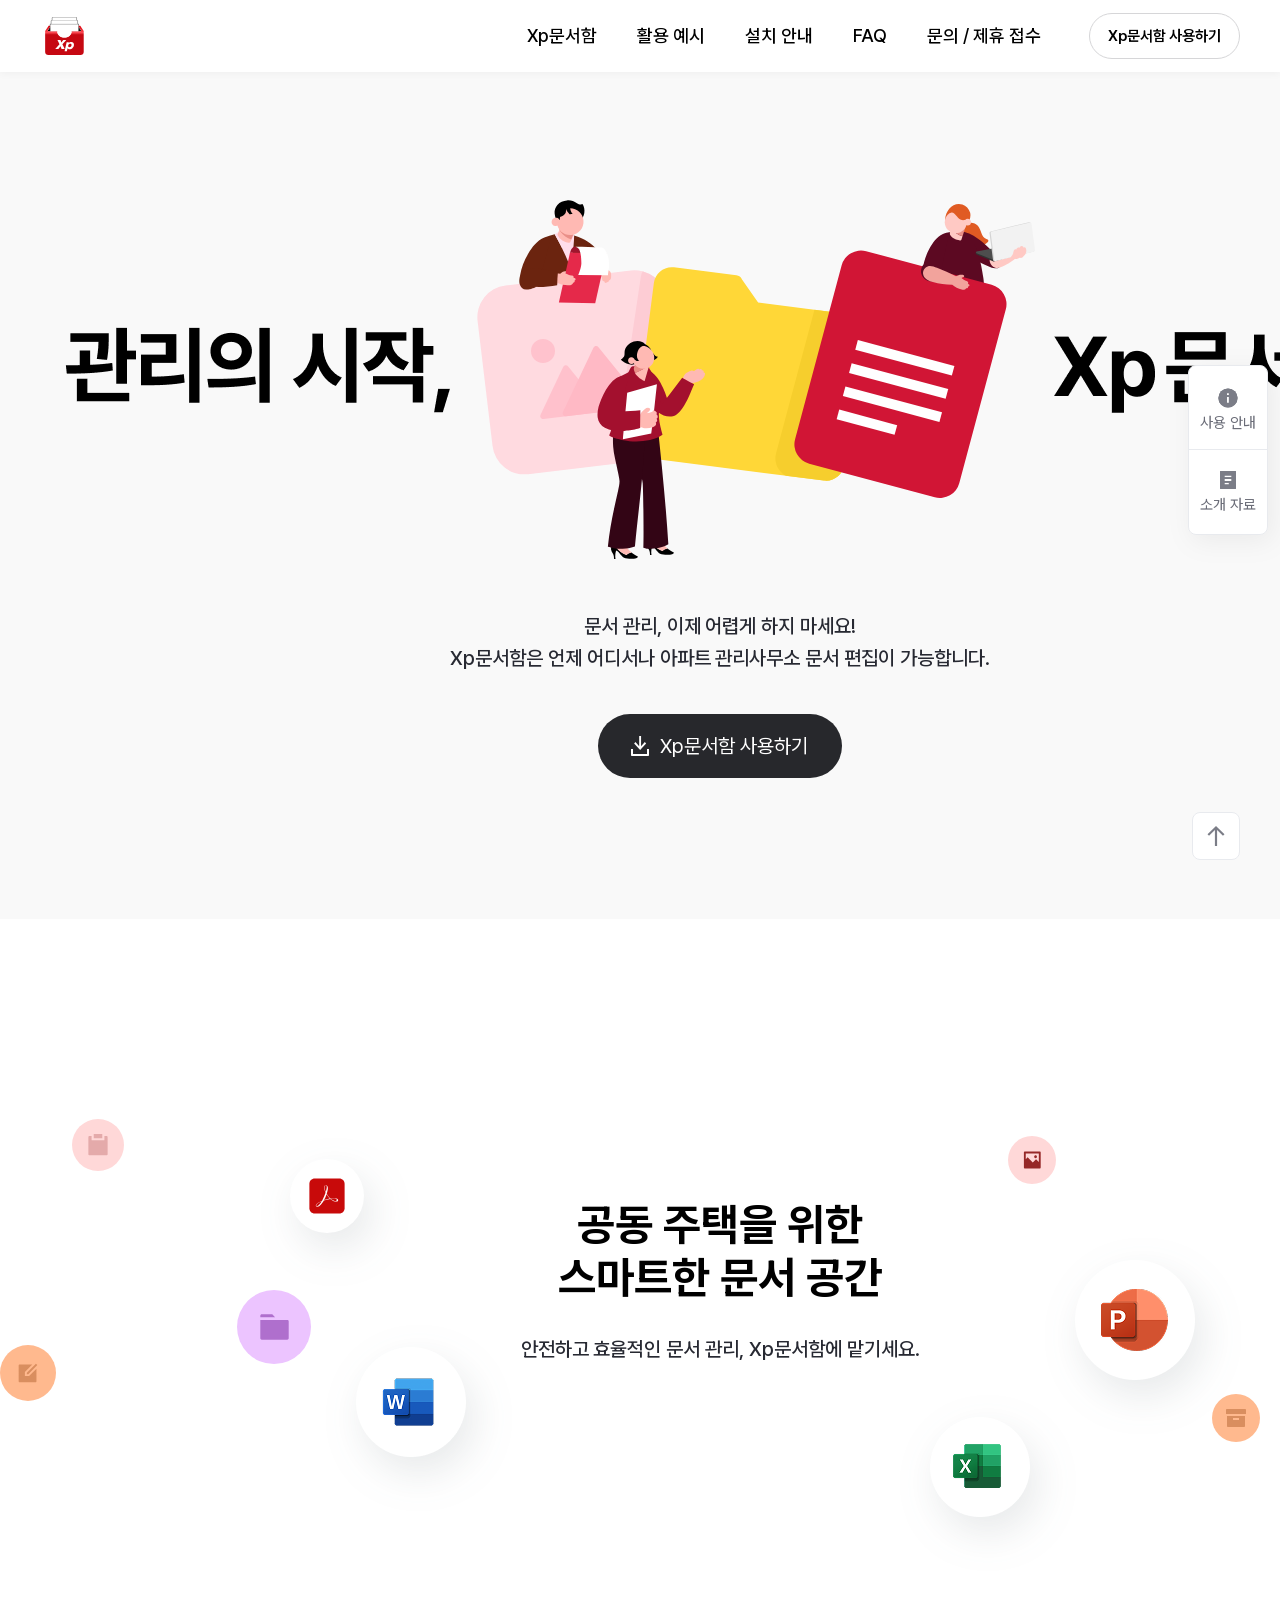
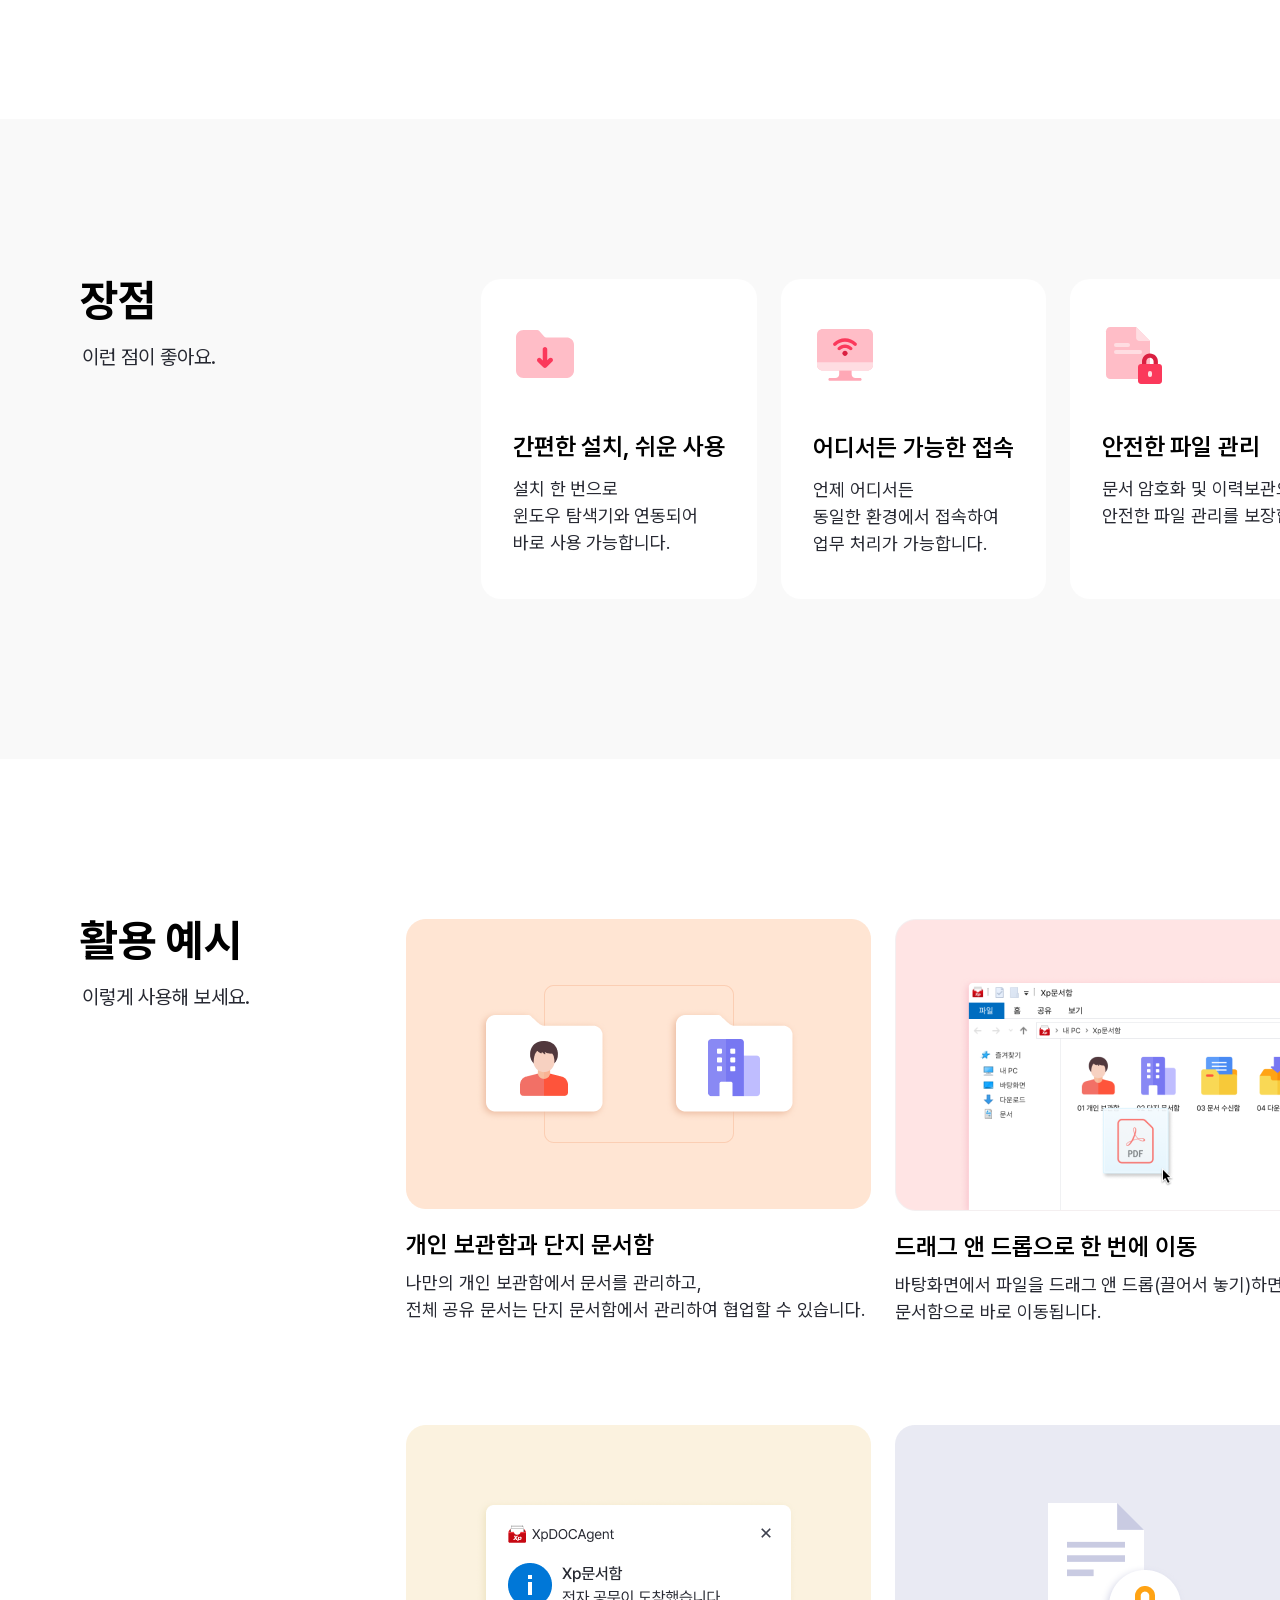
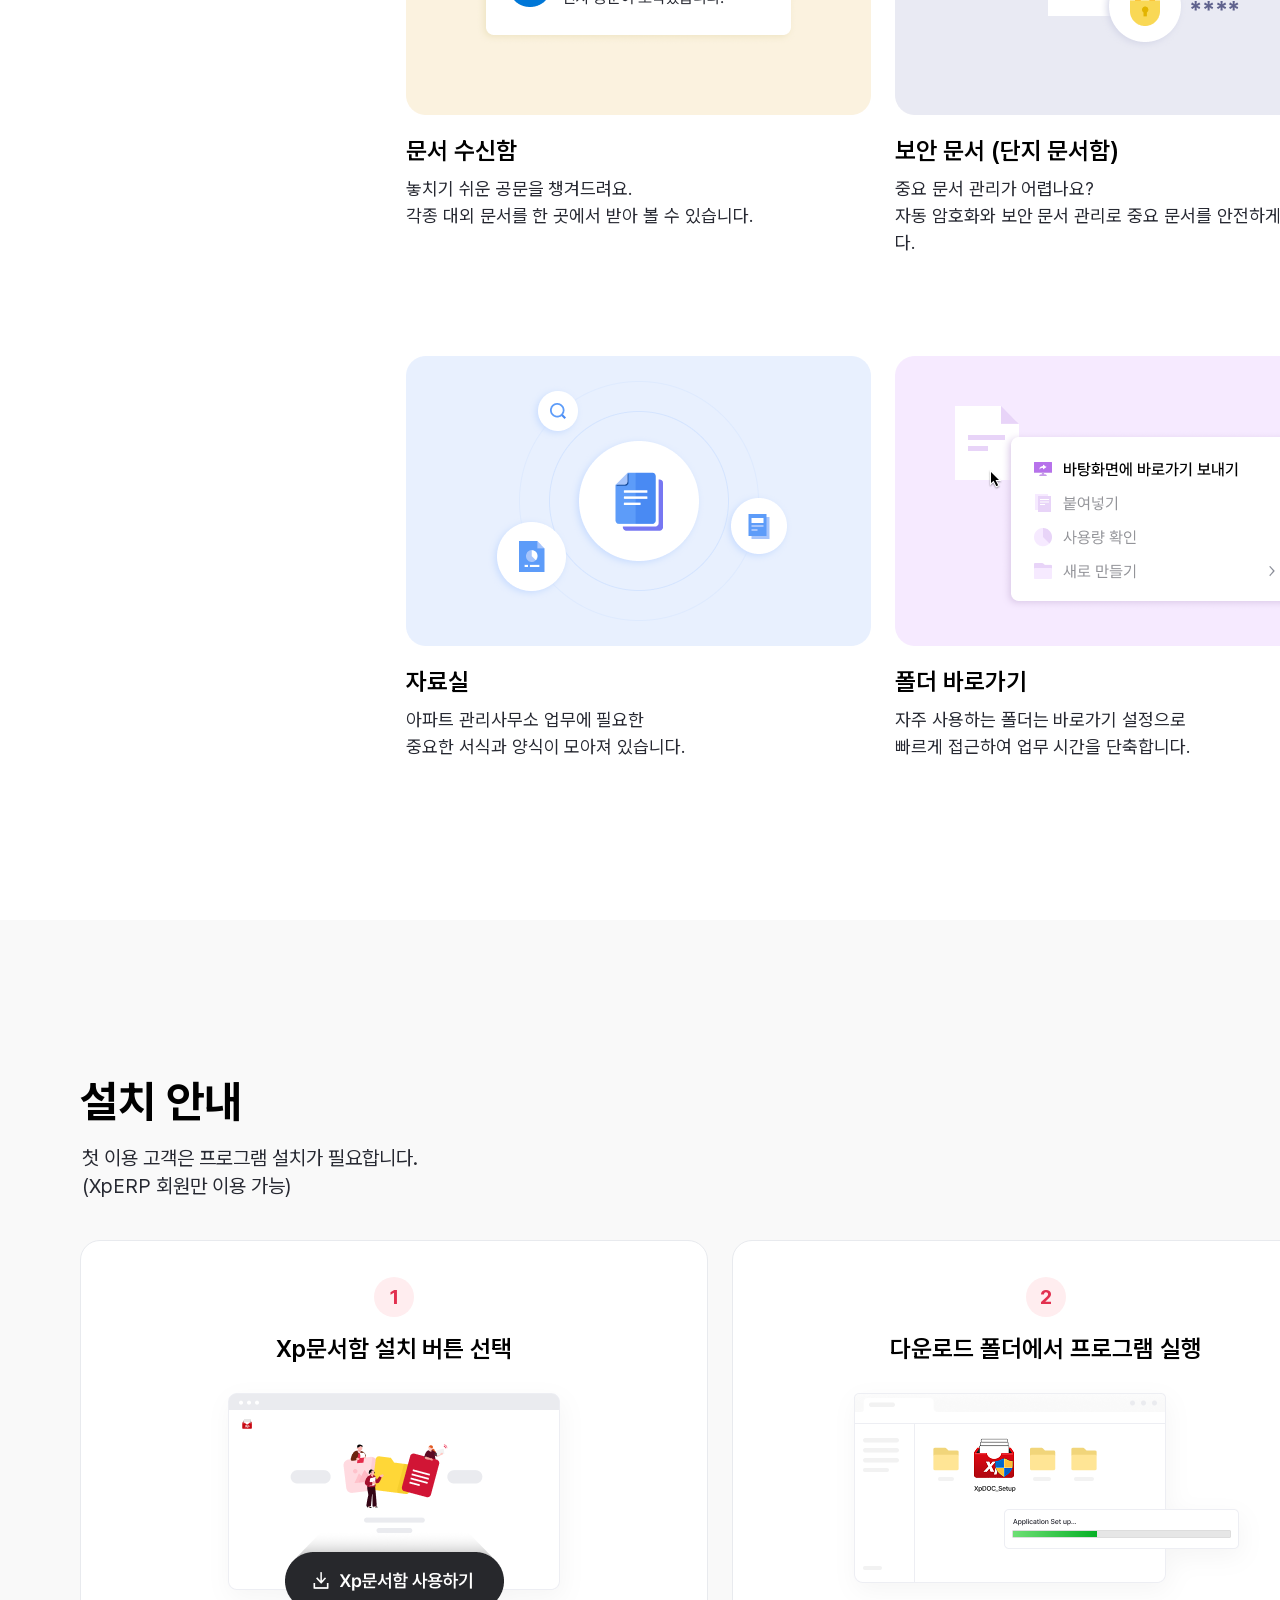
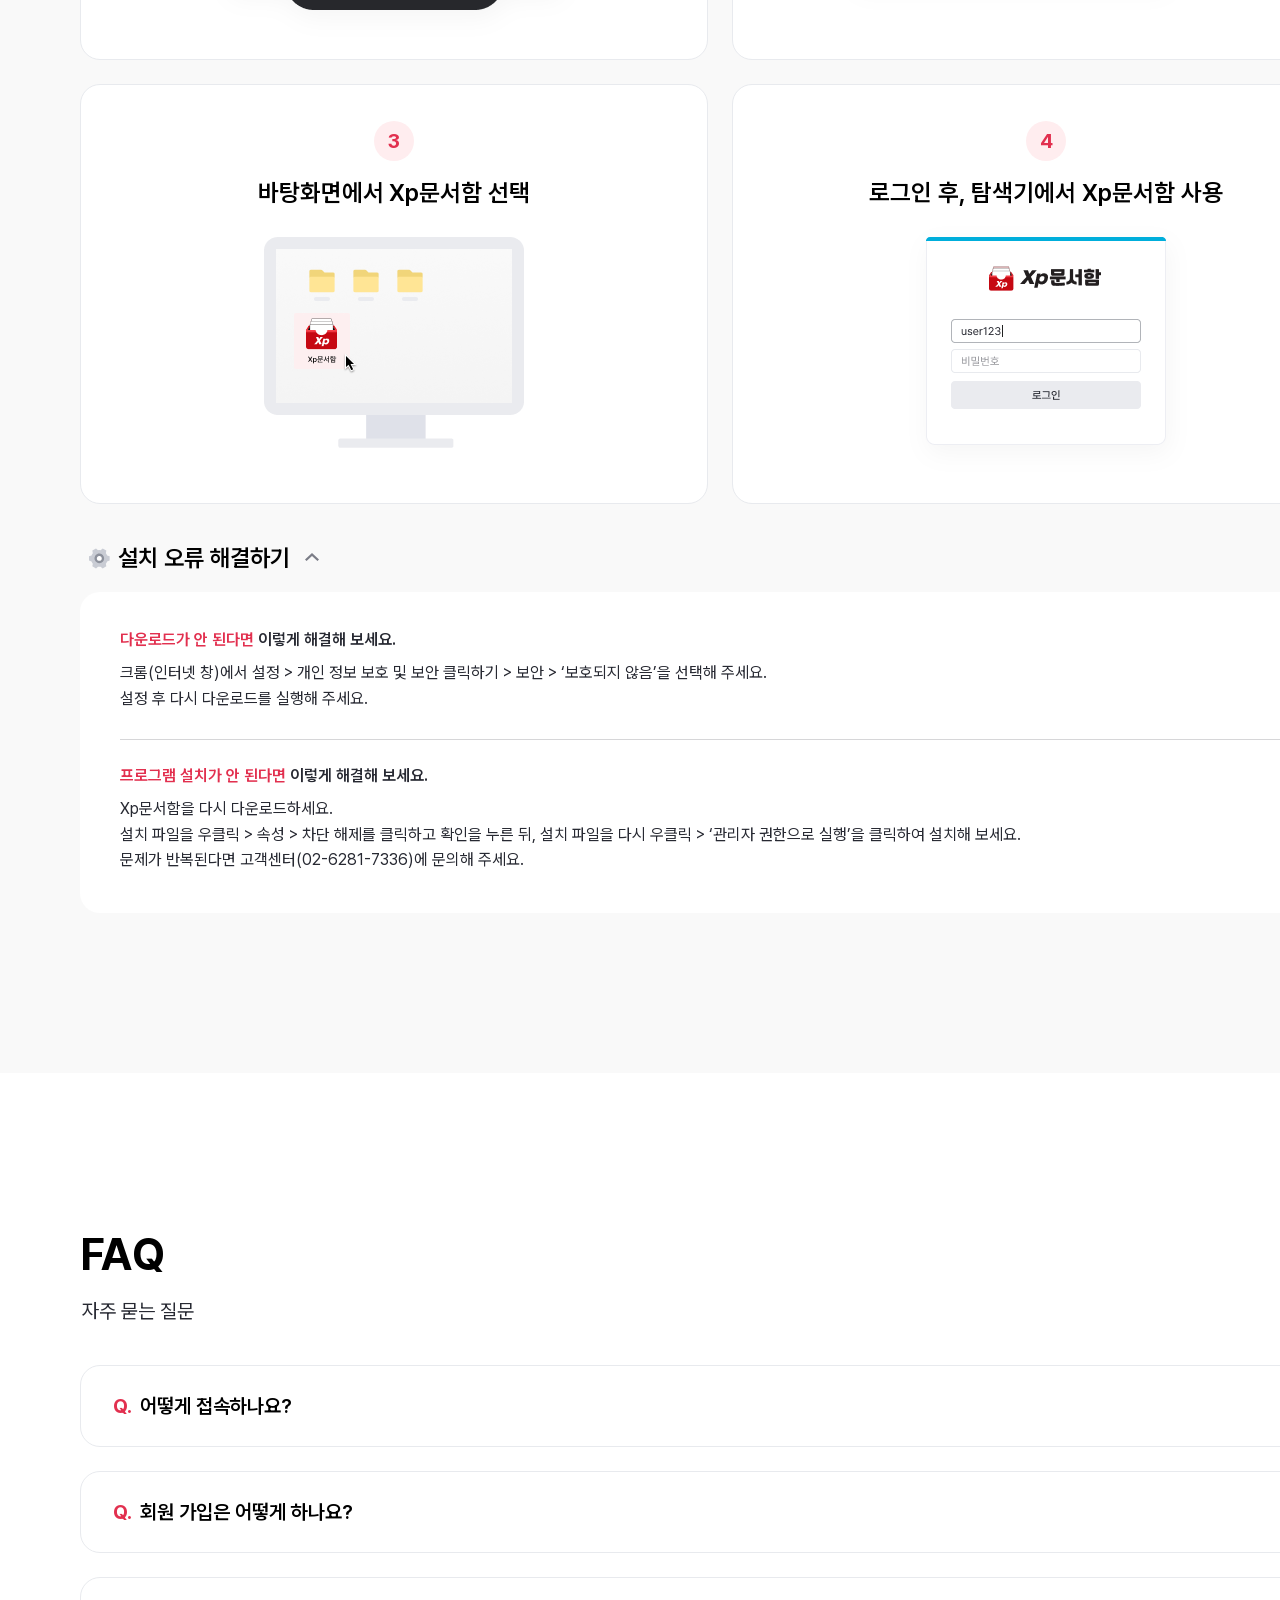
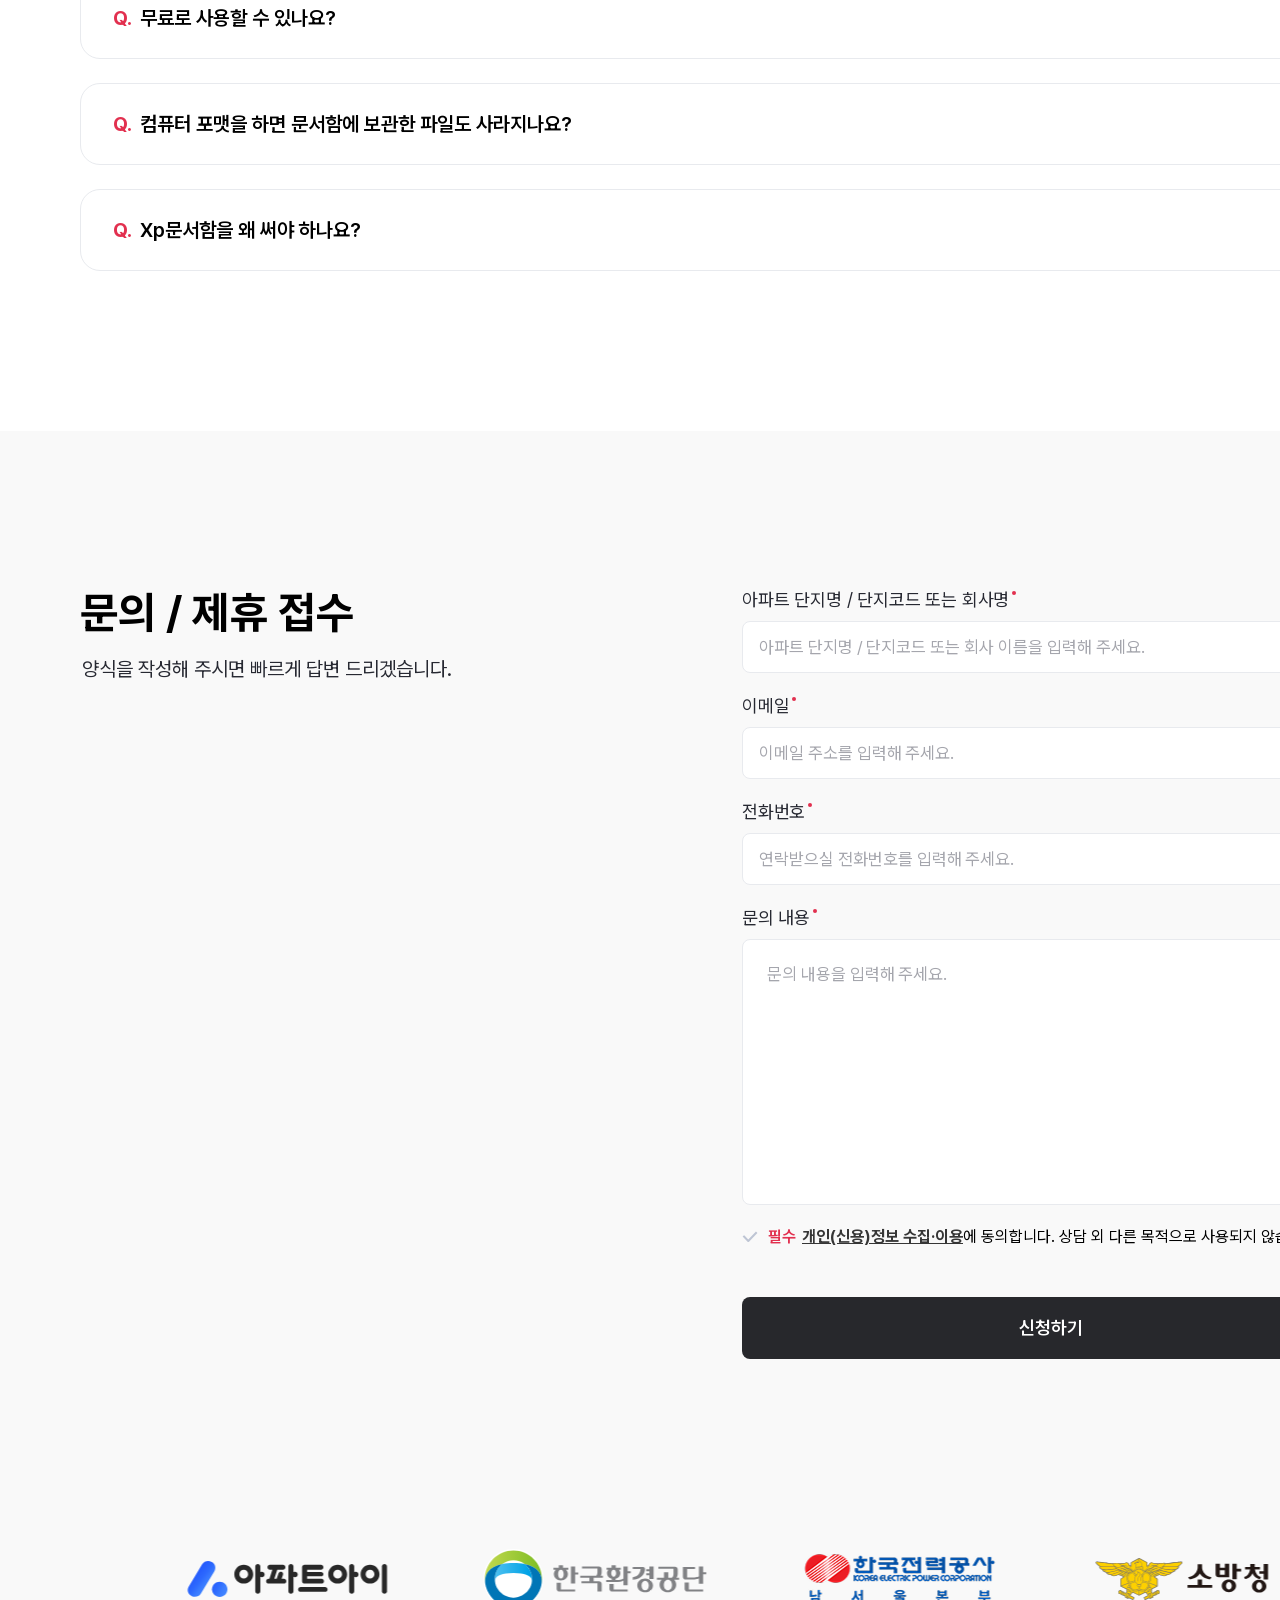
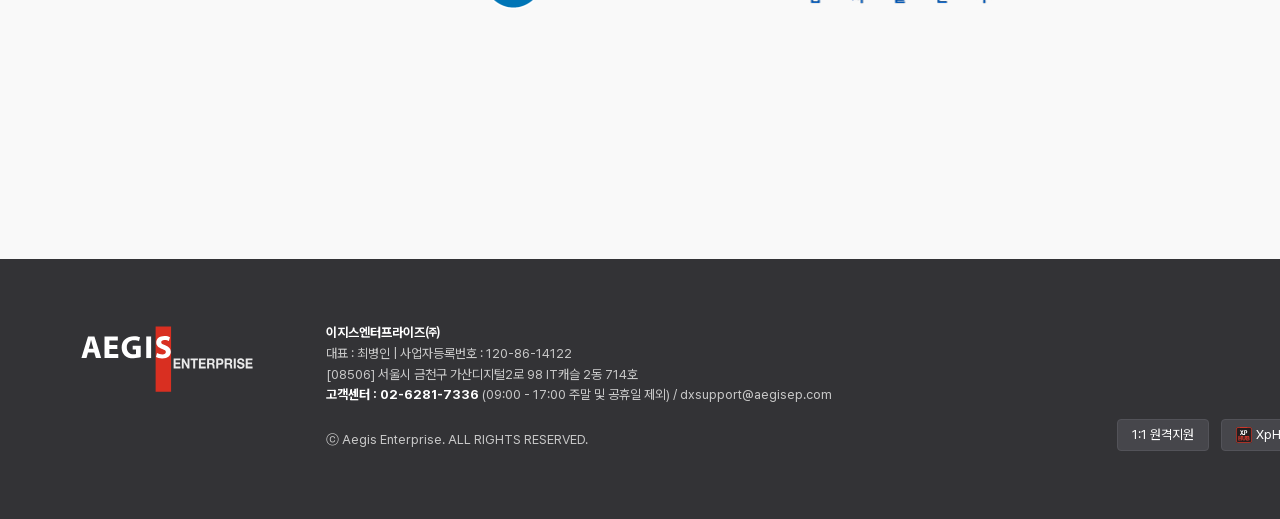
==== commit 31ed0ca8: ":mag: GA 설정" ====
--- a/index.html
+++ b/index.html
@@ -10,30 +10,30 @@
   <meta property="og:type" content="website" />
   <link rel="stylesheet" href="./assets/css/app.css?v2" as="style" />
   <script src="./assets/js/axios.min.js"></script>
-  <style>
-    .toast-message {
-      background: #fff;
-      position: fixed;
-      bottom: 130px;
-      border-radius: 12px;
-      box-shadow: 0 6px 24px 0 rgba(0, 0, 0, 0.2);
-      padding: 22px 22px 22px 20px;
-      color: #4A4E60;
-      font-weight: 500;
-      display: none;
-      align-items: center;
-      justify-content: center;
-      gap: 8px;
-      left: 50%;
-      transform: translateX(-50%);
-      line-height: 100%;
-      z-index: 15;
-      opacity: 1;
-      transition: opacity 1s;
-      font-size: 18px;
+  <!-- Google tag (gtag.js) -->
+  <script async src="https://www.googletagmanager.com/gtag/js?id=G-GVDTJ5QWZY"></script>
+  <script>
+    window.dataLayer = window.dataLayer || [];
+    function gtag(){
+      dataLayer.push(arguments);
     }
-    .toast-message i {display: inline-flex;}
-  </style>
+    gtag('js', new Date());
+    gtag('config', 'G-GVDTJ5QWZY');
+  </script>
+  <script>
+    function jp(obj) {
+      try { JSON.parse(obj); } catch (e) { return obj; }
+    }
+    function gaEvent(event, meta) {
+      return gtag('event', event, jp(meta));
+    }
+    function gaClick(action, label) {
+      return gtag('event', event, {
+        event_category: 'click',
+        label,
+      });
+    }
+  </script>
 </head>
 
 <body>
@@ -97,20 +97,20 @@
           <a onclick="window.scrollTo({top: 0})" href="javascript:void(0);">Xp문서함</a>
         </li>
         <li>
-          <a href="#use-cases">활용 예시</a>
+          <a href="#use-cases" onclick="gaClick('landing_header_usage', '헤더-활용_예시')">활용 예시</a>
         </li>
         <li>
-          <a href="#installation">설치 안내</a>
+          <a href="#installation" onclick="gaClick('landing_header_howtoinstall', '헤더-설치_안내')">설치 안내</a>
         </li>
         <li>
-          <a href="#faq">FAQ</a>
+          <a href="#faq" onclick="gaClick('landing_header_faq', '헤더-FAQ')">FAQ</a>
         </li>
         <li>
-          <a  href="#contact">문의 / 제휴 접수</a>
+          <a  href="#contact" onclick="gaClick('landing_header_inquiry', '헤더-문의_접수')">문의 / 제휴 접수</a>
         </li>
       </ul>
     </nav>
-    <button type="button" class="button" aira-label="문서함 사용하기 버튼" onclick="onClickXpDoc()">
+    <button type="button" class="button" aira-label="문서함 사용하기 버튼" onclick="onClickXpDoc();gaClick('landing_header_install', '헤더_문서함_사용하기_버튼')">
       Xp문서함 사용하기
     </button>
   </header>
@@ -122,7 +122,7 @@
   <main>
 
     <aside class="floating-area" aria-label="빠른 이동 메뉴">
-      <a class="quick-info" href="./assets/downloads/Xp문서함_사용안내.pdf" download="Xp문서함_사용안내.pdf">
+      <a class="quick-info" href="./assets/downloads/Xp문서함_사용안내.pdf" download="Xp문서함_사용안내.pdf" onclick="gaClick('landing_floating_guide', '플로팅_사용안내_버튼')">
           <i class="info" aria-label="사용안내 아이콘">
             <svg width="24" height="24" viewBox="0 0 24 24" fill="none" xmlns="http://www.w3.org/2000/svg">
               <circle cx="11.9906" cy="12.0004" r="9.6" fill="#7B7D87" aria-label="info"/>
@@ -132,7 +132,7 @@
           </i>
           사용 안내
       </a>
-      <a class="quick-data-info" href="./assets/downloads/Xp문서함_소개자료.pdf" download="Xp문서함_소개자료.pdf">
+      <a class="quick-data-info" href="./assets/downloads/Xp문서함_소개자료.pdf" download="Xp문서함_소개자료.pdf" onclick="gaClick('landing_floating_introduction', '플로팅_소개자료_버튼')">
           <i class="data-info" aria-label="소개자료 아이콘">
             <svg width="24" height="24" viewBox="0 0 24 24" fill="none" xmlns="http://www.w3.org/2000/svg">
               <path
@@ -182,7 +182,7 @@
           문서 관리, 이제 어렵게 하지 마세요!<br>
           Xp문서함은 언제 어디서나 아파트 관리사무소 문서 편집이 가능합니다.
         </p>
-        <button type="button" aira-label="문서함 사용하기 버튼" class="button" onclick="onClickXpDoc()">
+        <button type="button" aira-label="문서함 사용하기 버튼" class="button" onclick="onClickXpDoc(); gaClick('landing_install', '문서함_사용하기_버튼');">
           <i class="icon down"></i>
           Xp문서함 사용하기
         </button>
@@ -531,7 +531,7 @@
               <a id="btnCheckModal"><strong>개인(신용)정보 수집·이용</strong></a>에 동의합니다. 상담 외 다른 목적으로 사용되지 않습니다.
             </label>
           </div>
-          <button type="submit" class="contact-submit" id="submit">신청하기</button>
+          <button type="submit" class="contact-submit" id="submit" onclick="gaClick('landing_inquiry', '문의접수_제휴하기_버튼')">신청하기</button>
         </form>
       </section>
       <section class="scroll-wrap" aria-label="affiliated-area">
@@ -561,8 +561,8 @@
         </p>
       </div>
       <div class="foot-button">
-        <a class="remote-btn" href="https://822.co.kr/" target="_blank">1:1 원격지원</a>
-        <a class="xphub-down-btn" href="https://xphub.xperp.co.kr/" target="_blank">
+        <a class="remote-btn" href="https://822.co.kr/" target="_blank" onclick="gaClick('landing_remotesupport', '푸터-1_1_원격지원_버튼')">1:1 원격지원</a>
+        <a class="xphub-down-btn" href="https://xphub.xperp.co.kr/" target="_blank" onclick="gaClick('landing_hubinstall', '푸터-XpHUB_다운로드_버튼')">
           <i><img src="./assets/img/xphub-icon.svg" alt="xphub아이콘"></i>
           XpHUB 다운로드
         </a>
--- a/assets/css/app.css
+++ b/assets/css/app.css
@@ -348,15 +348,11 @@
   padding-top: 72px;
 }
 
-body.no-animation *:not(#intro):not(#introSub .visual-icon):not(#intro *) {
+body.no-animation *:not(#introSub):not(#intro):not(#introSub *) :not(#intro *) {
   transition: none !important;
   animation: none !important;
   animation-delay: 0s !important;
   transition-delay: 0s !important;
-  .uplide {
-    opacity: 1 !important;
-    transform: translateY(0) !important;
-  }
 }
 
 /* article 숨김 + 모션용 기본값 */
@@ -642,10 +638,6 @@
 }
 .section-card.use-cases h3 {
   margin-top: 12px;
-  padding-left: 2px;
-}
-.section-card.use-cases p {
-  padding-left: 2px;
 }
 .section-card.installation {
   background: #fff;
@@ -1070,9 +1062,7 @@
 .check-btn a {
   display: inline-flex;
   cursor: pointer;
-  &:hover {
-    text-decoration: underline;
-  }
+  text-decoration: underline;
 }
 
 .contact-submit {
@@ -1171,11 +1161,6 @@
   gap: 4px;
   font-size: 13px;
 }
-footer .foot-box .foot-button a:hover {
-  background: #41424A;
-}
-
-
 
 .floating-area {
   position: fixed;
@@ -1191,8 +1176,8 @@
   filter: drop-shadow(4px 6px 13px rgba(0, 0, 0, 0.06));
 }
 .floating-area a {
-  display: inline-flex;
-  flex-wrap: wrap;
+  display: flex;
+  flex-direction: column;
   align-items: center;
   justify-content: center;
   font-size: 15px;
@@ -1201,26 +1186,25 @@
   line-height: 100%;
   color: #6B6D78;
   cursor: pointer;
-  height: 84px;
-  width: 80px;
-  &.quick-info {
-    border-bottom: 1px solid #e8eaee;
-    padding: 20px 10px 18px;
-  }
-  &.quick-data-info {
-    padding: 18px 10px 21px;
-  }
-  &:hover {
-    color: #272932;
-    [aria-label="info"], [aria-label="data-info"] {
-      fill : #3C3D42;
-    }
-  }
+  height: 85px;
 }
 .floating-area a i {
   width: 24px;
   height: 24px;
   display: block;
+}
+.floating-area a i.info {
+  background: url("../img/info-icon.svg") no-repeat center;
+}
+.floating-area a i.data-info {
+  background: url("../img/info-data-icon.svg") no-repeat center;
+}
+.floating-area a:first-child {
+  border-bottom: 1px solid #e8eaee;
+  padding: 20px 10px 18px;
+}
+.floating-area a:last-child {
+  padding: 18px 10px 21px;
 }
 @media (min-width: 1921px) {
   .floating-area {
@@ -1241,7 +1225,7 @@
   right: 40px;
 }
 .scroll-top-btn:hover {
-  background-color: #f5f5f5;
+  background-color: #fcfcfc;
 }
 @media (min-width: 1921px) {
   .scroll-top-btn {
@@ -1444,5 +1428,29 @@
     transform: translateX(0);
   }
 }
+.toast-message {
+  background: #fff;
+  position: fixed;
+  bottom: 130px;
+  border-radius: 12px;
+  box-shadow: 0 6px 24px 0 rgba(0, 0, 0, 0.2);
+  padding: 22px 22px 22px 20px;
+  color: #4A4E60;
+  font-weight: 500;
+  display: none;
+  align-items: center;
+  justify-content: center;
+  gap: 8px;
+  left: 50%;
+  transform: translateX(-50%);
+  line-height: 100%;
+  z-index: 15;
+  opacity: 1;
+  transition: opacity 1s;
+  font-size: 18px;
+}
+.toast-message i {
+  display: inline-flex;
+}
 
 /*# sourceMappingURL=app.css.map */
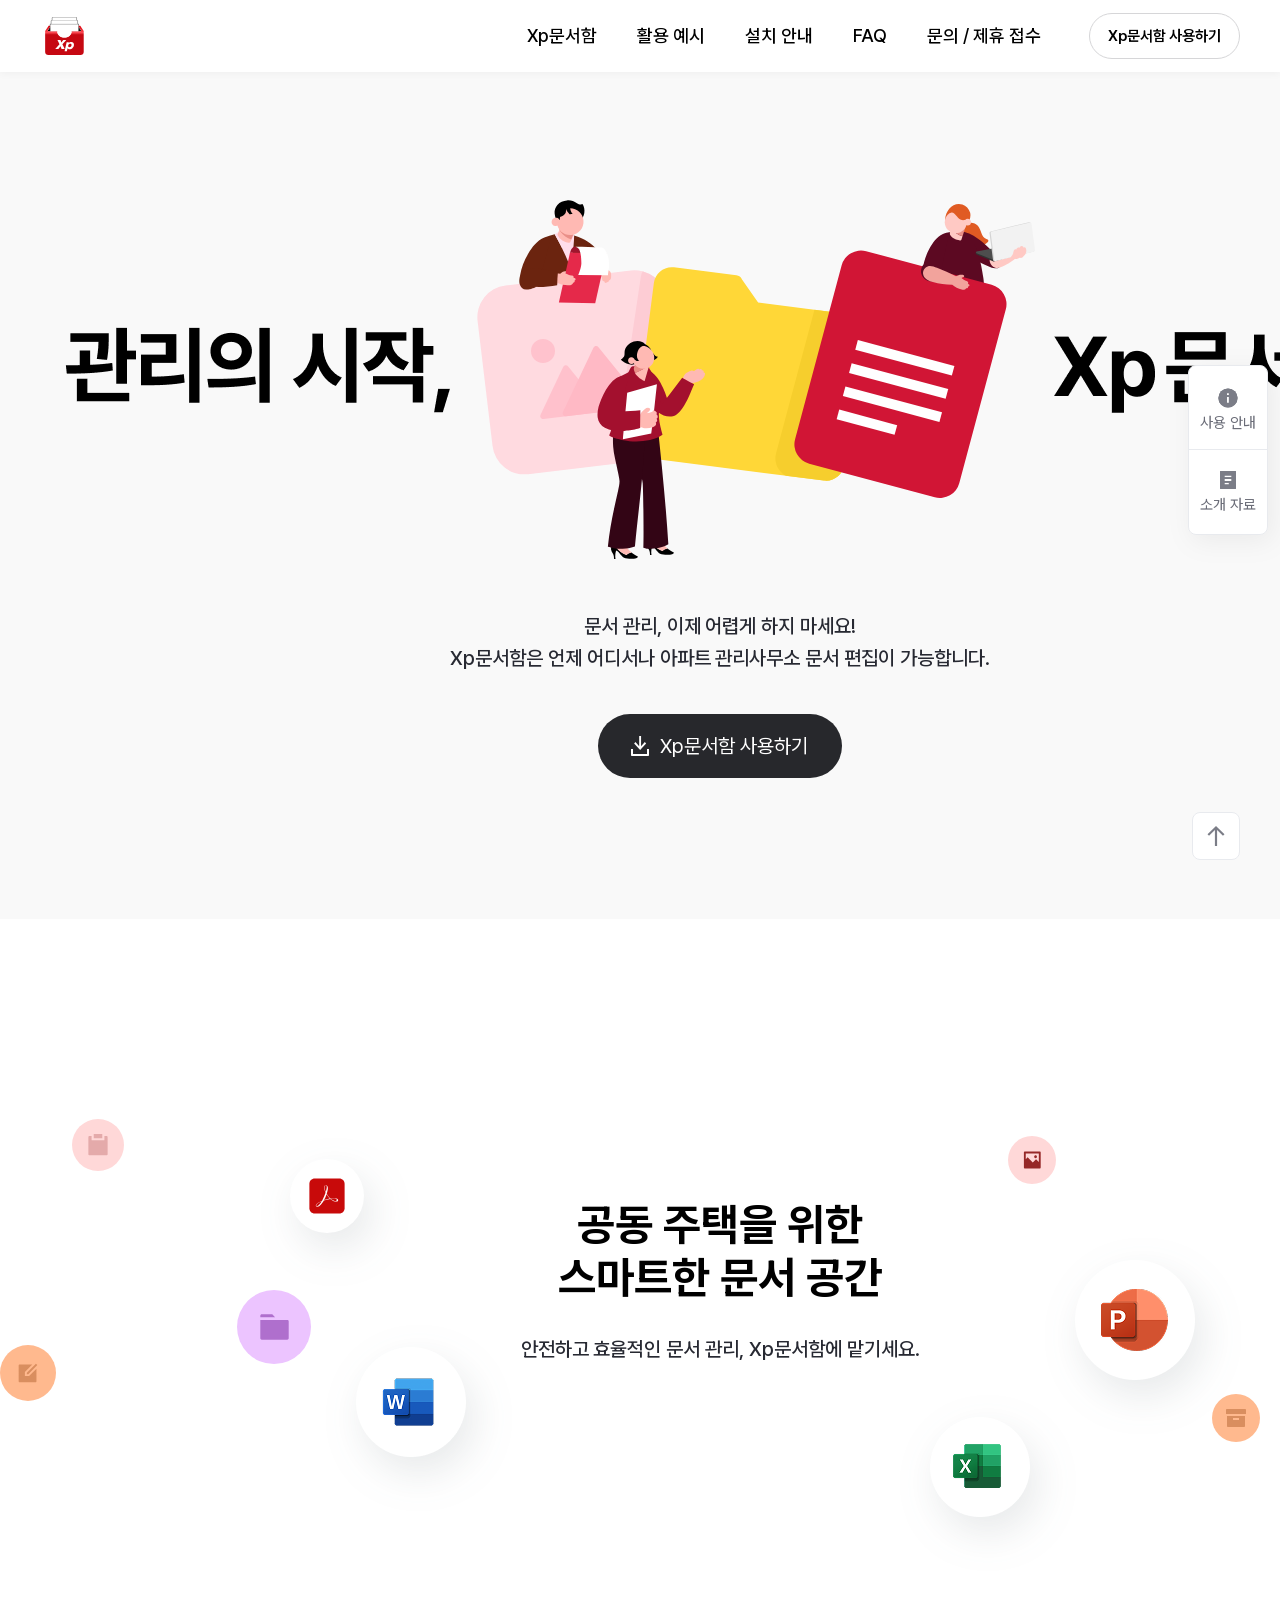
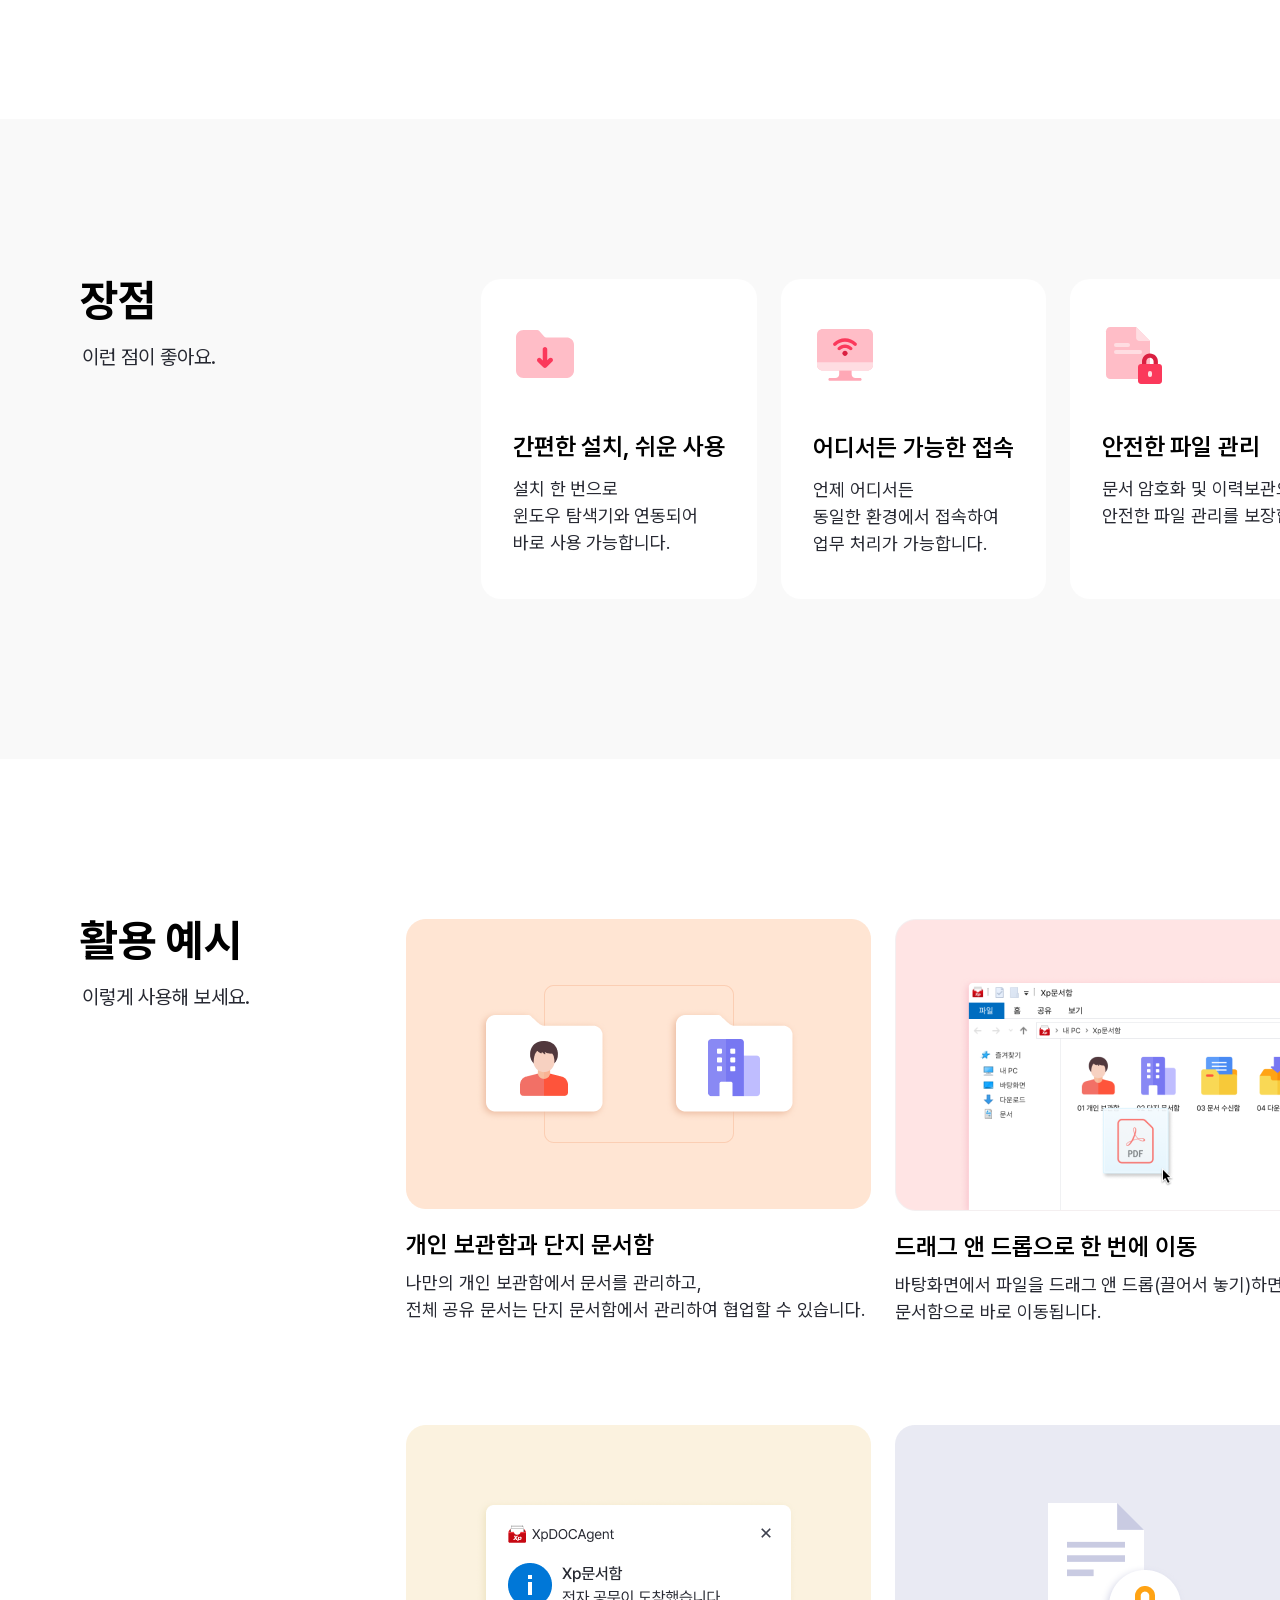
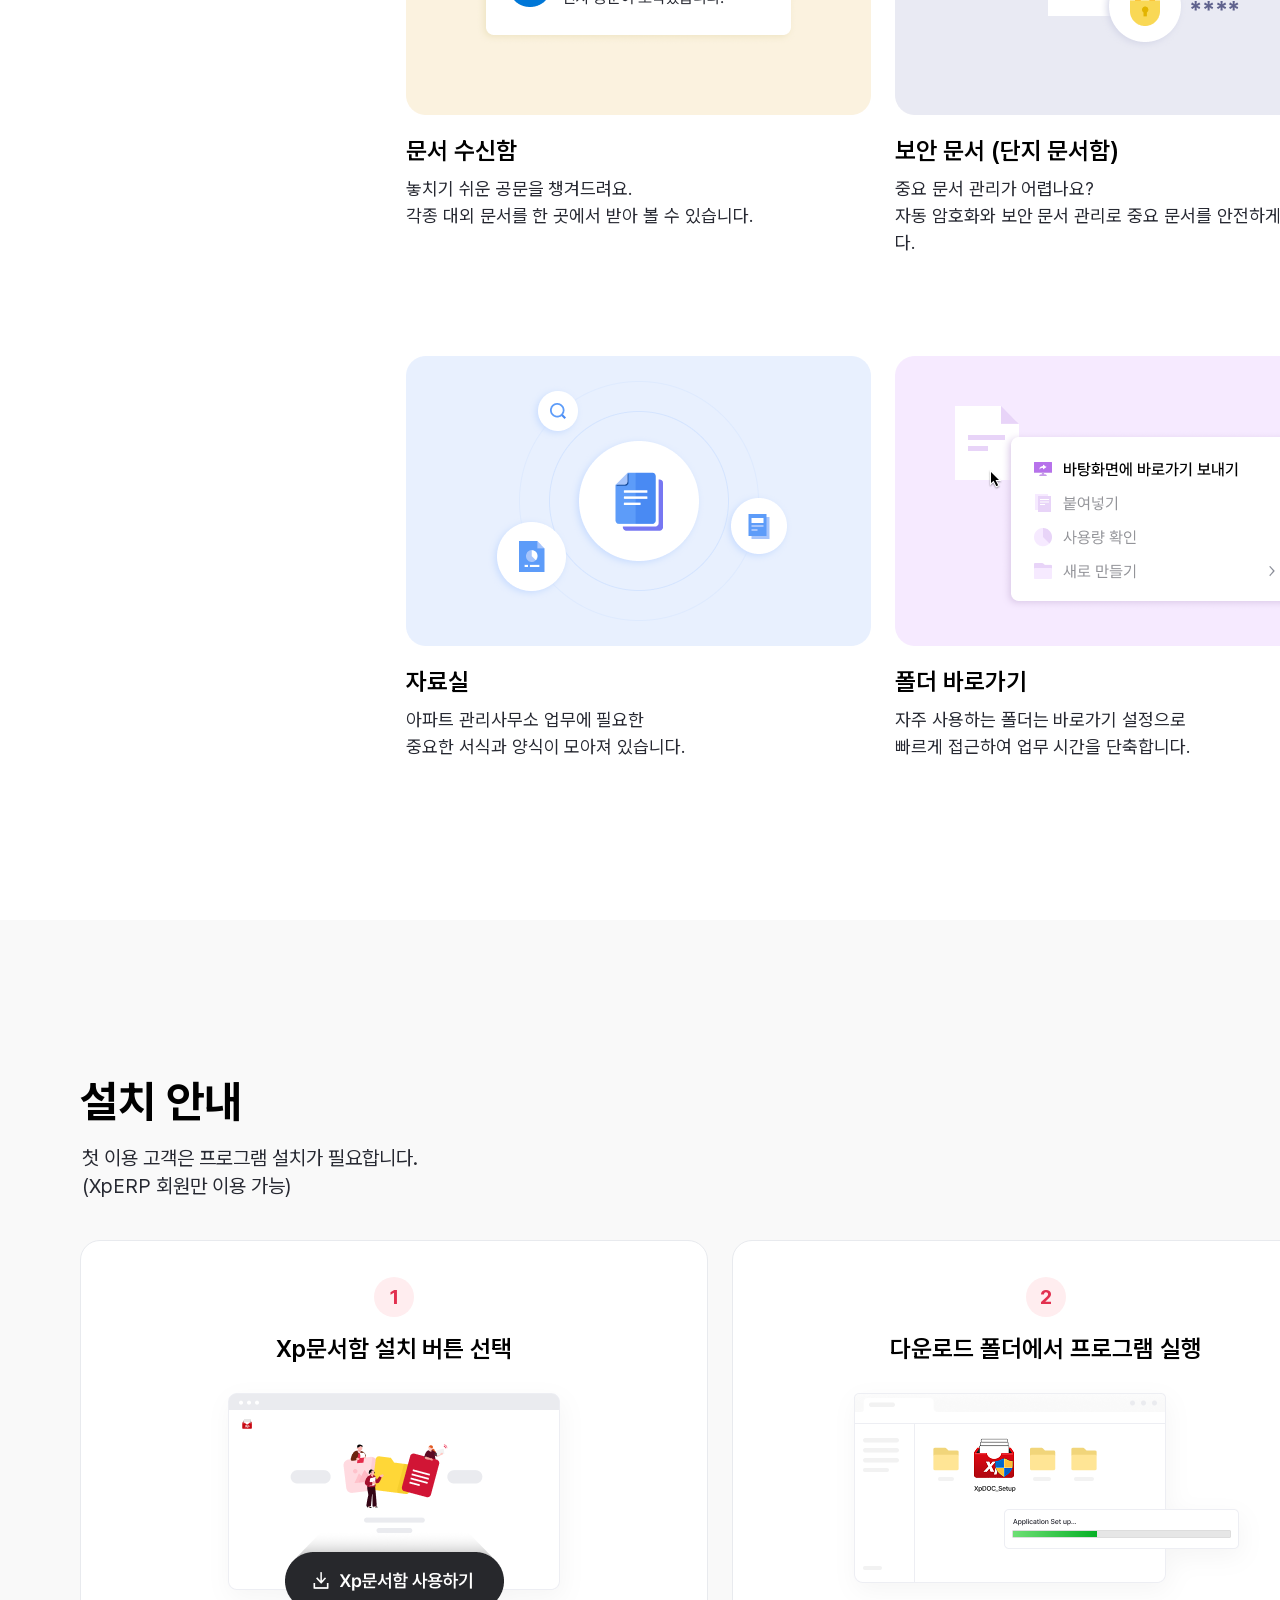
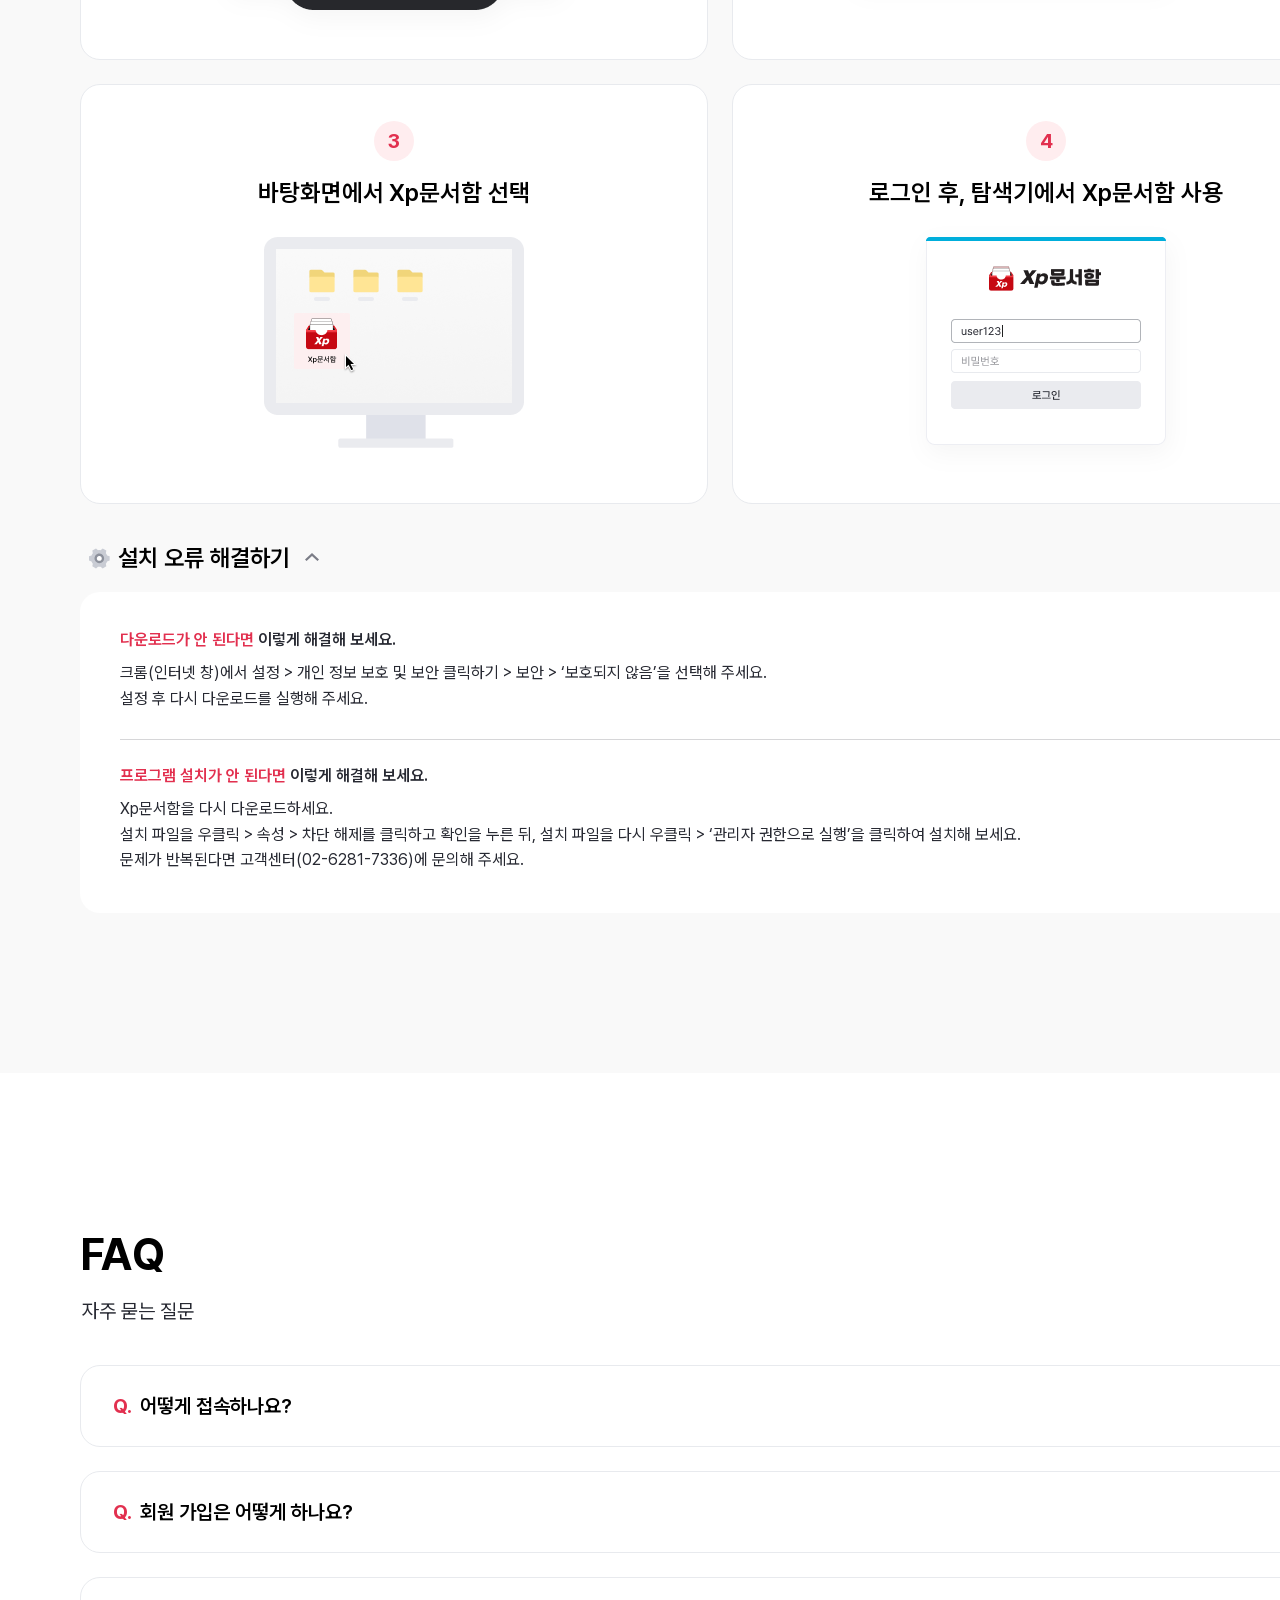
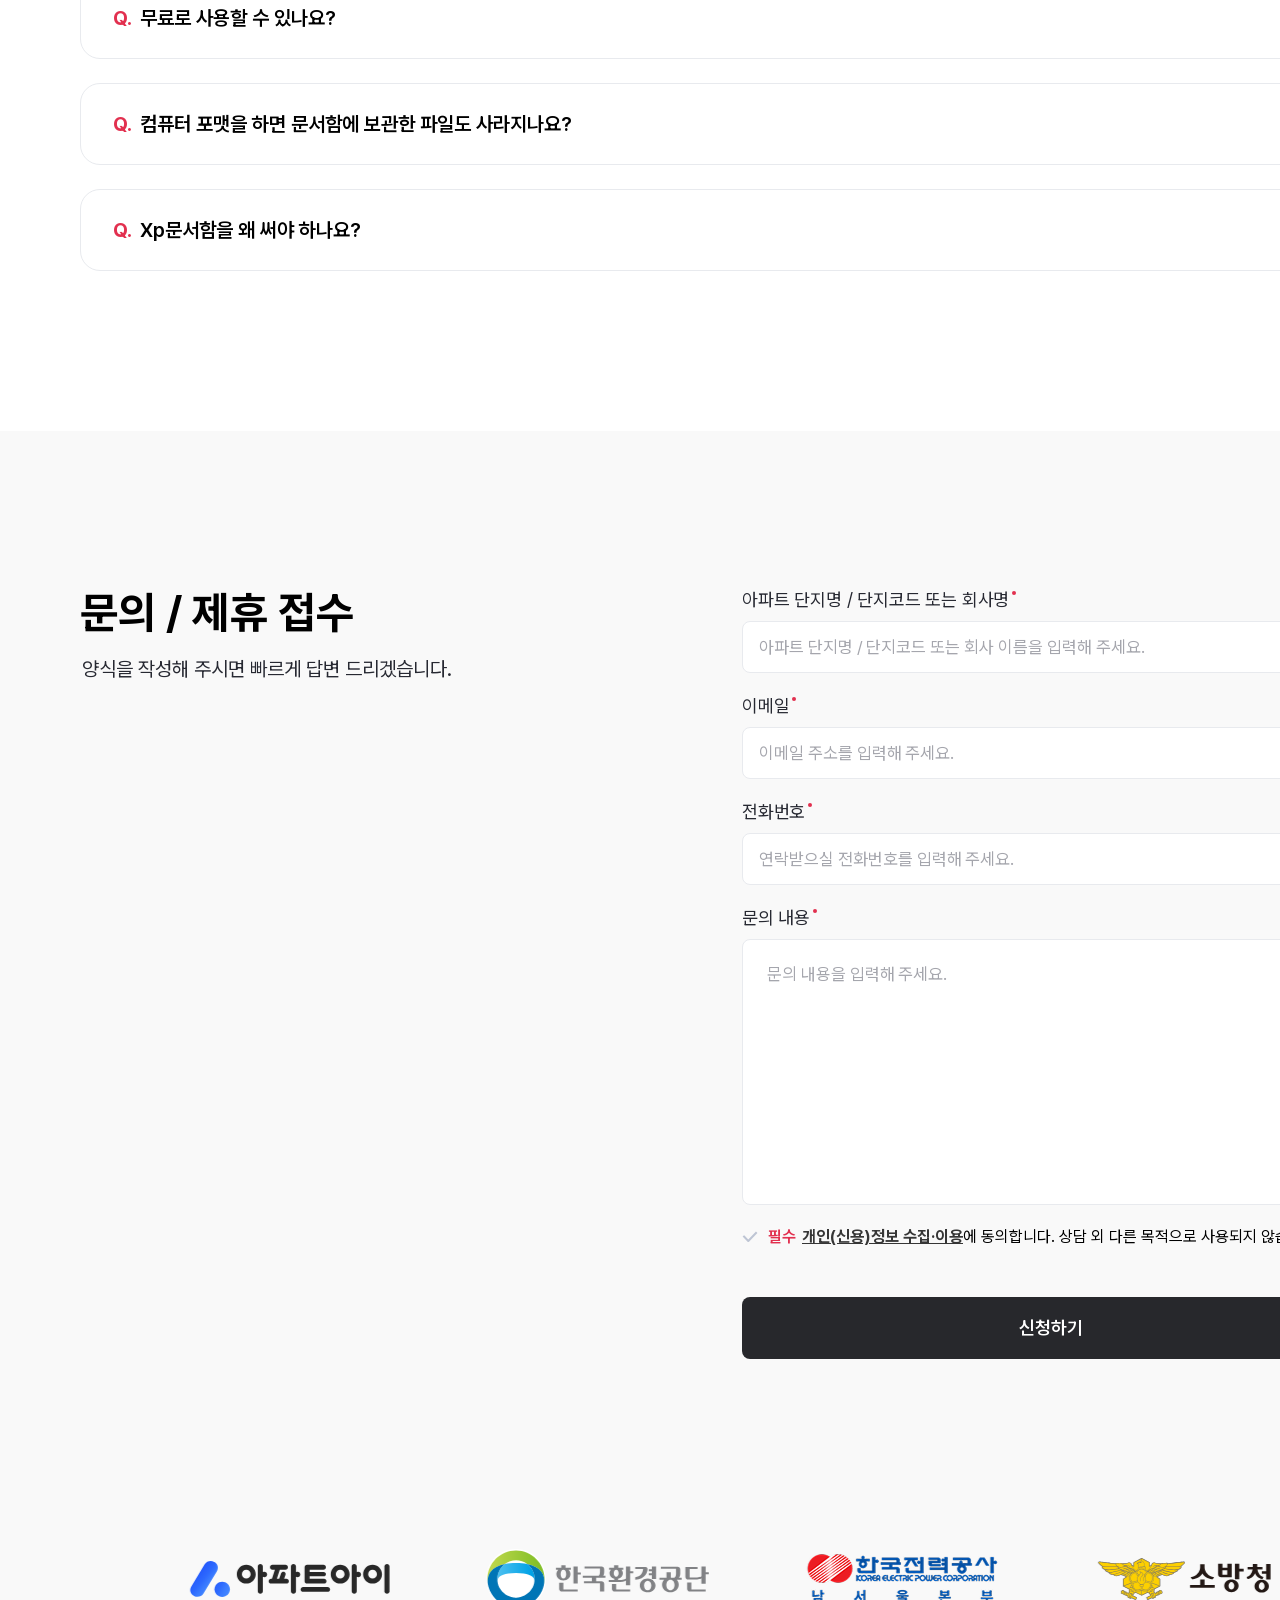
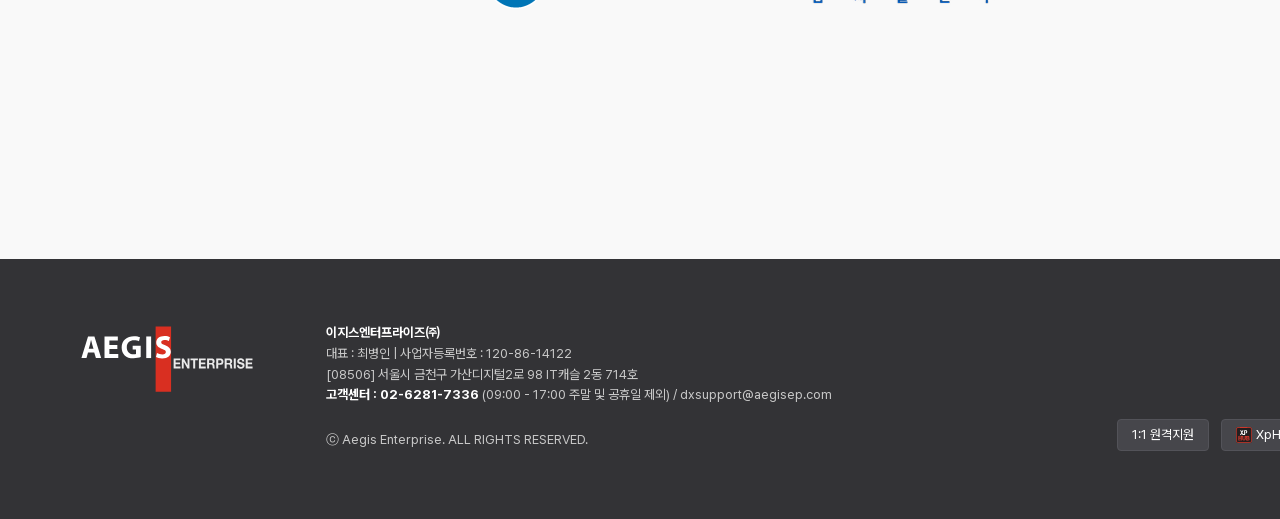
==== commit 957e7b3d: ":mag: GA 설정" ====
--- a/index.html
+++ b/index.html
@@ -28,7 +28,7 @@
       return gtag('event', event, jp(meta));
     }
     function gaClick(action, label) {
-      return gtag('event', event, {
+      return gtag('event', action, {
         event_category: 'click',
         label,
       });
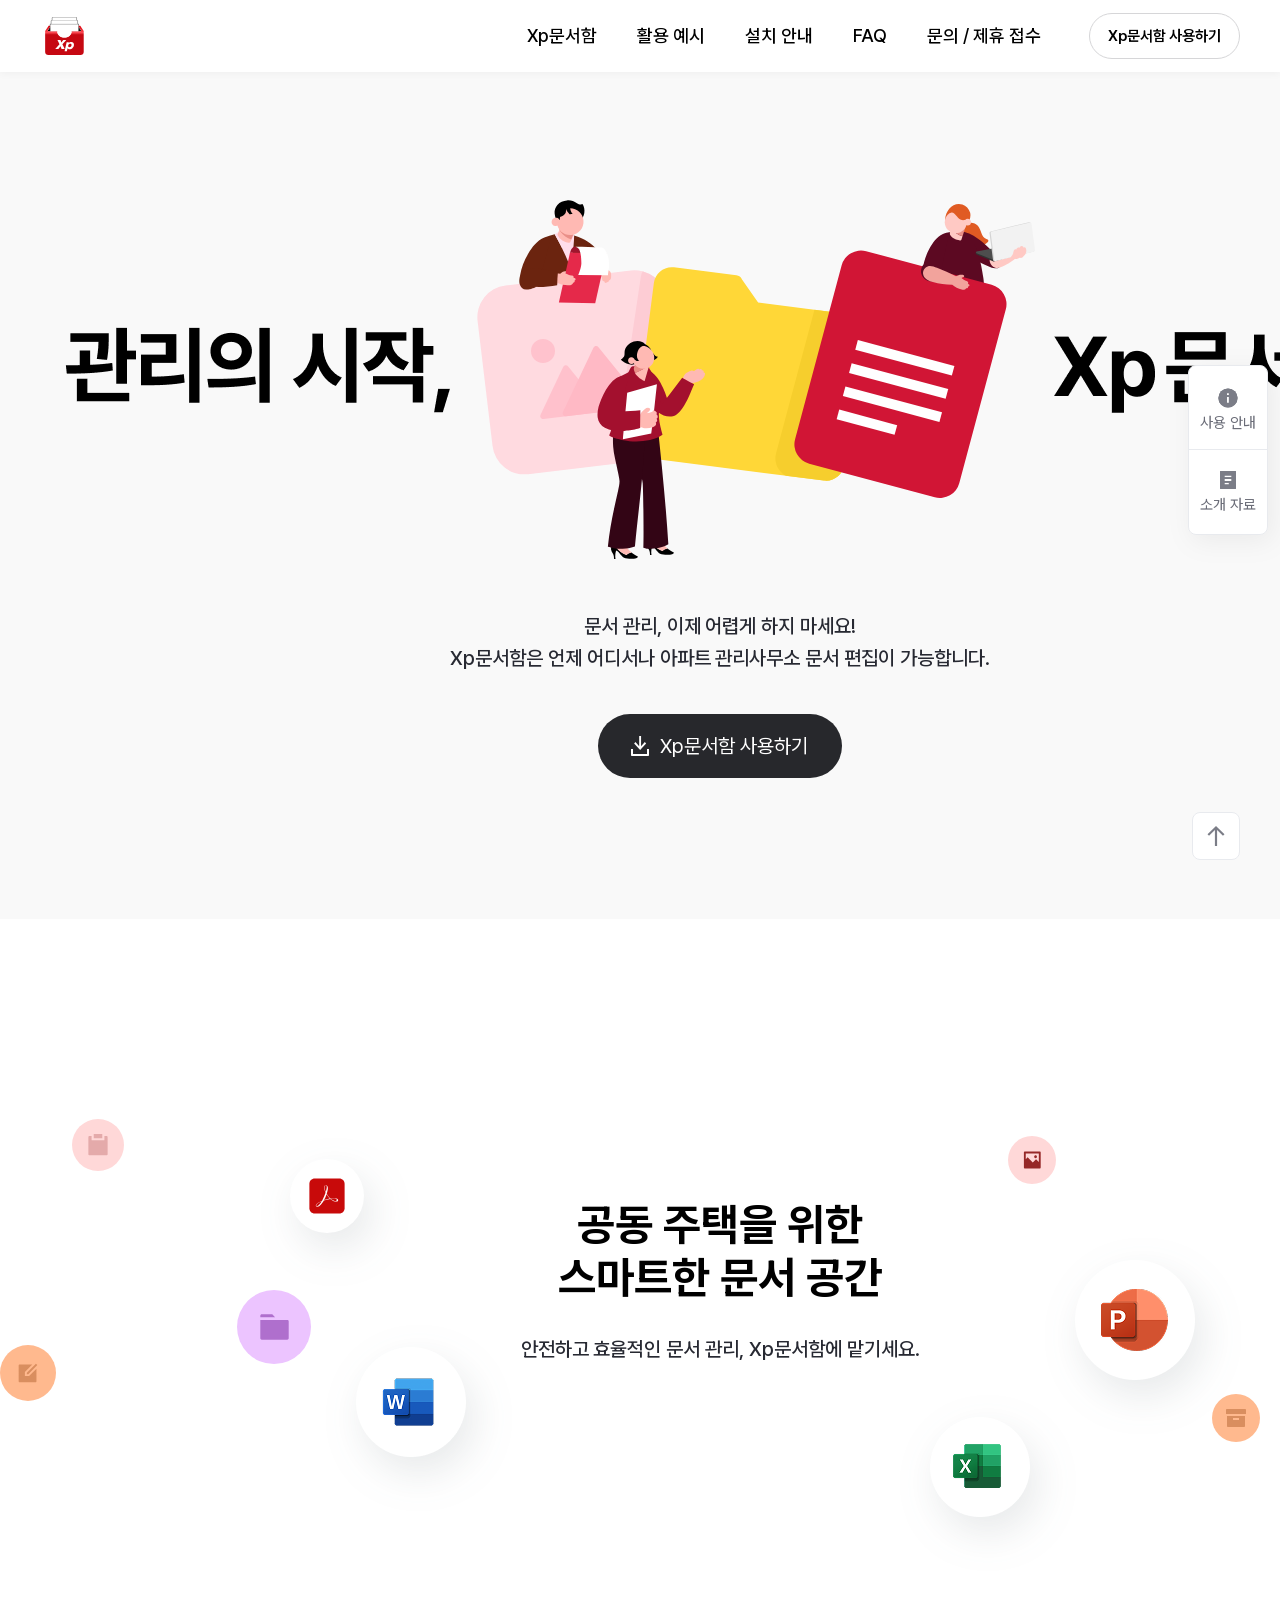
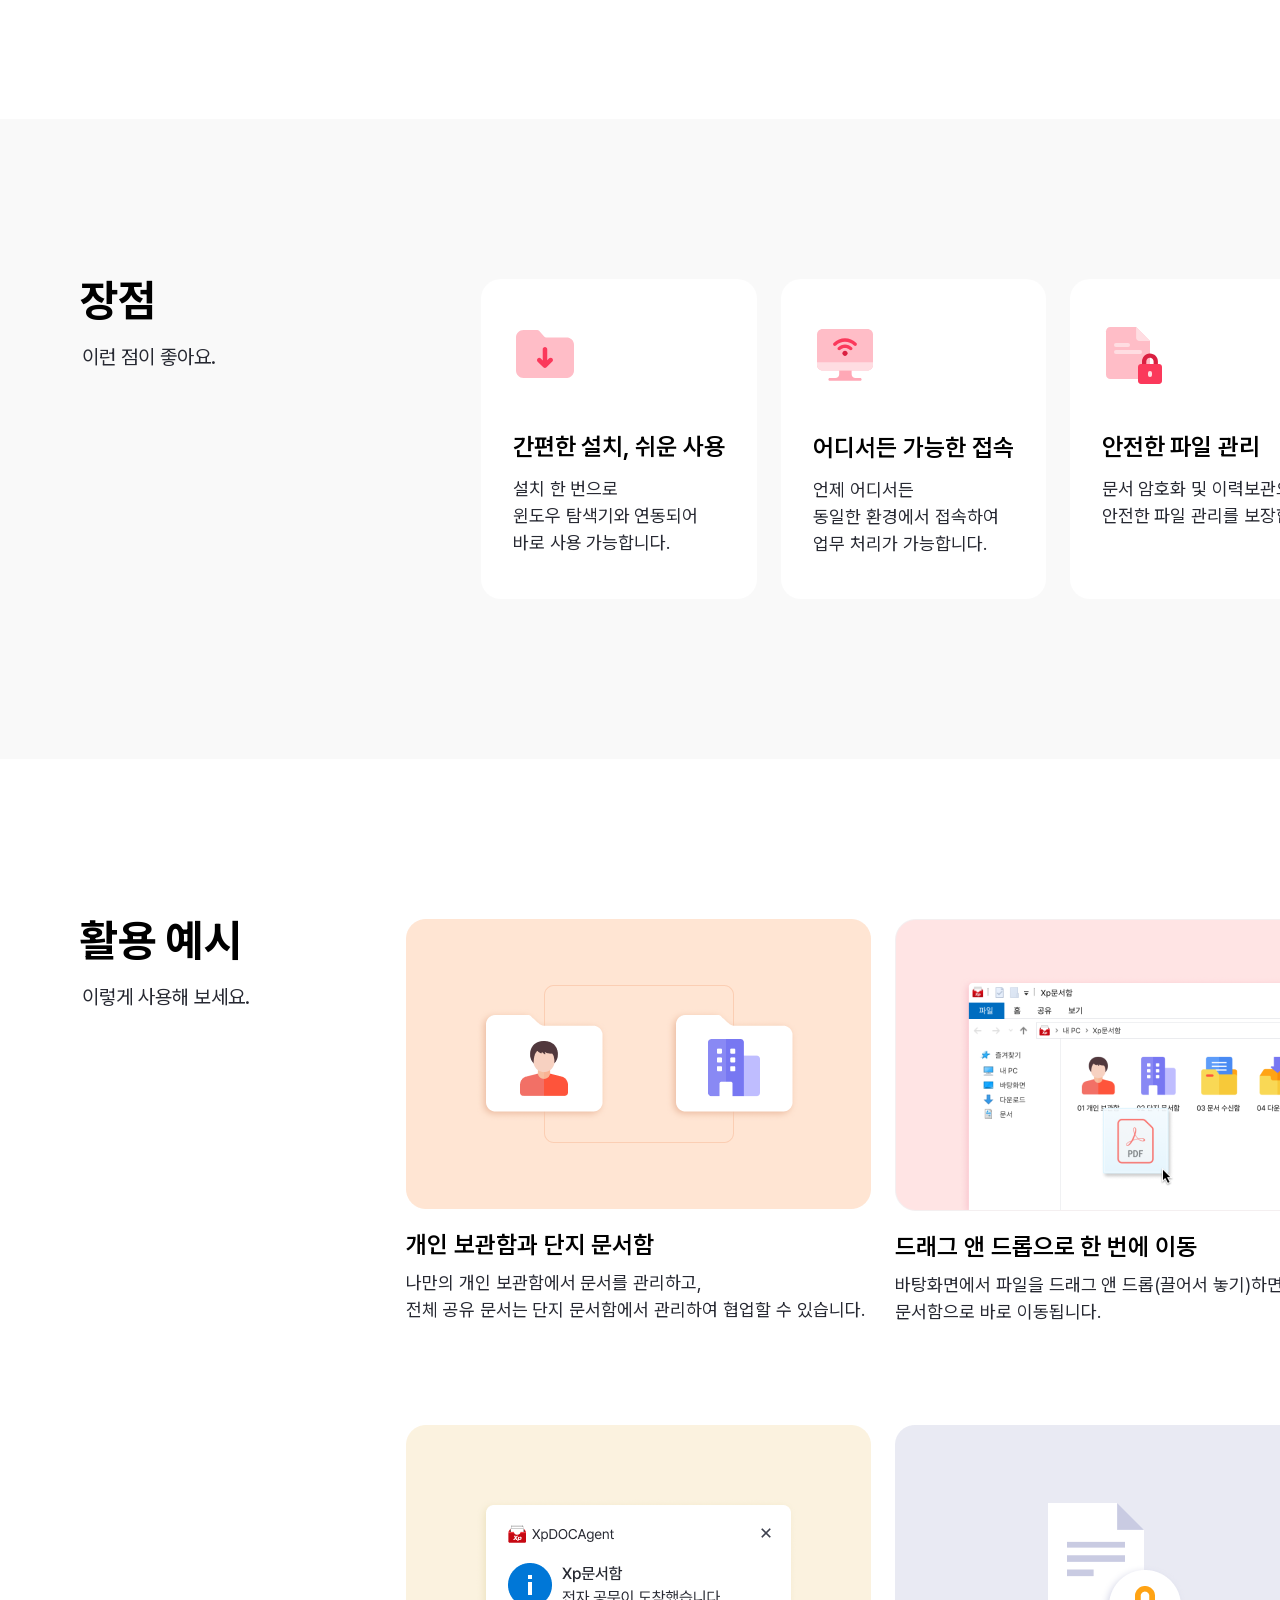
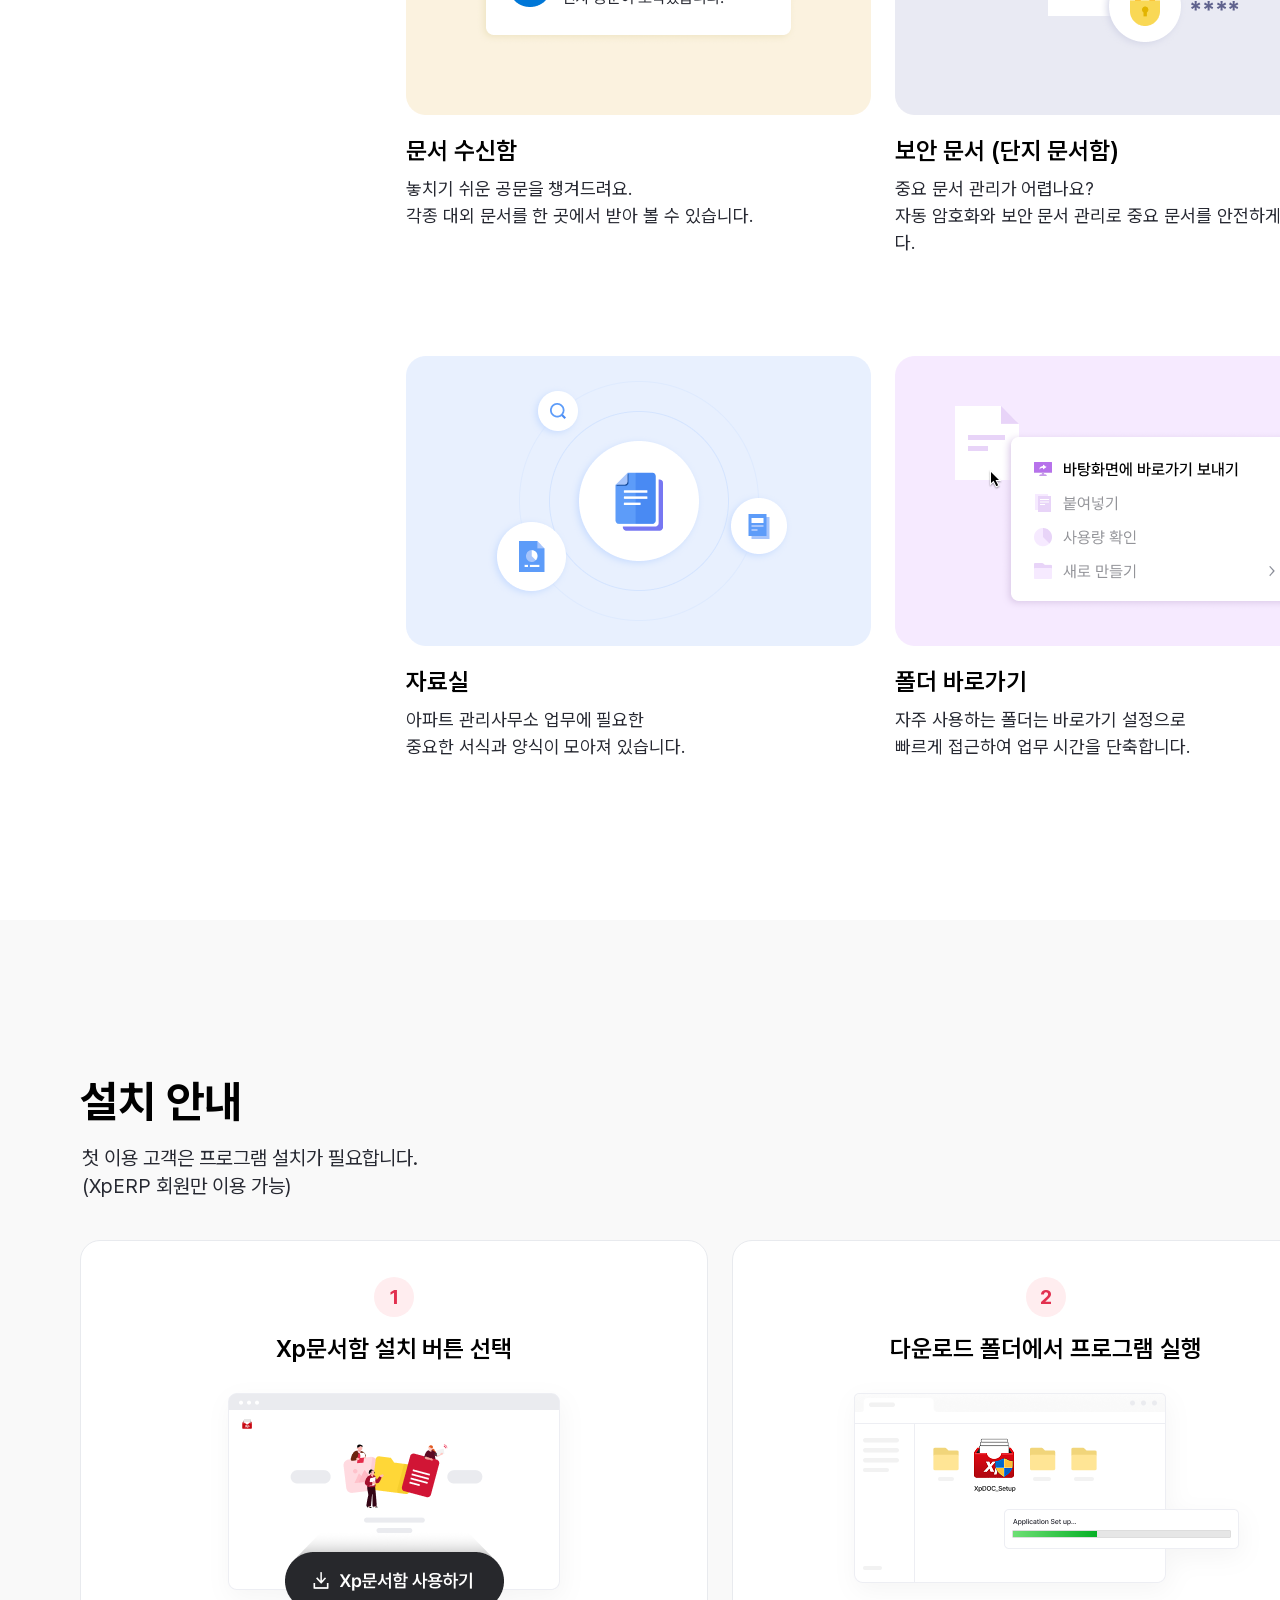
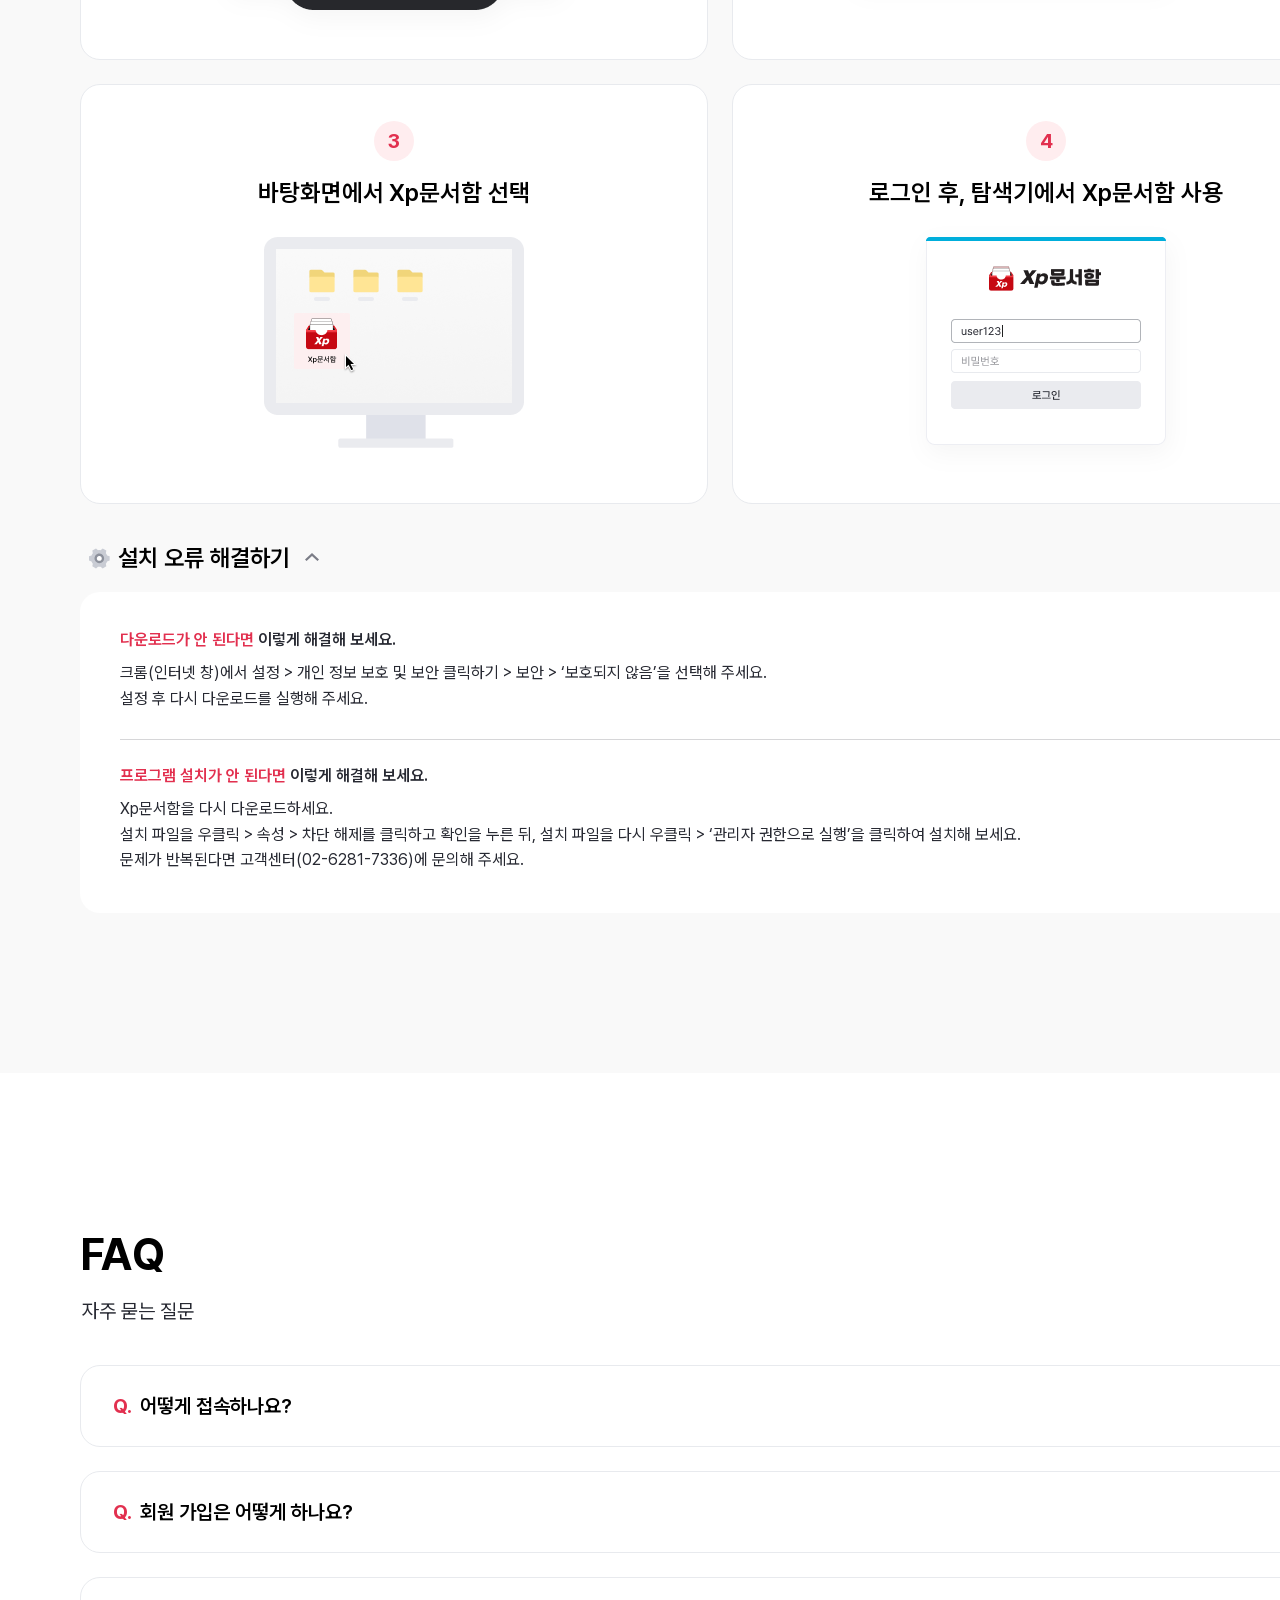
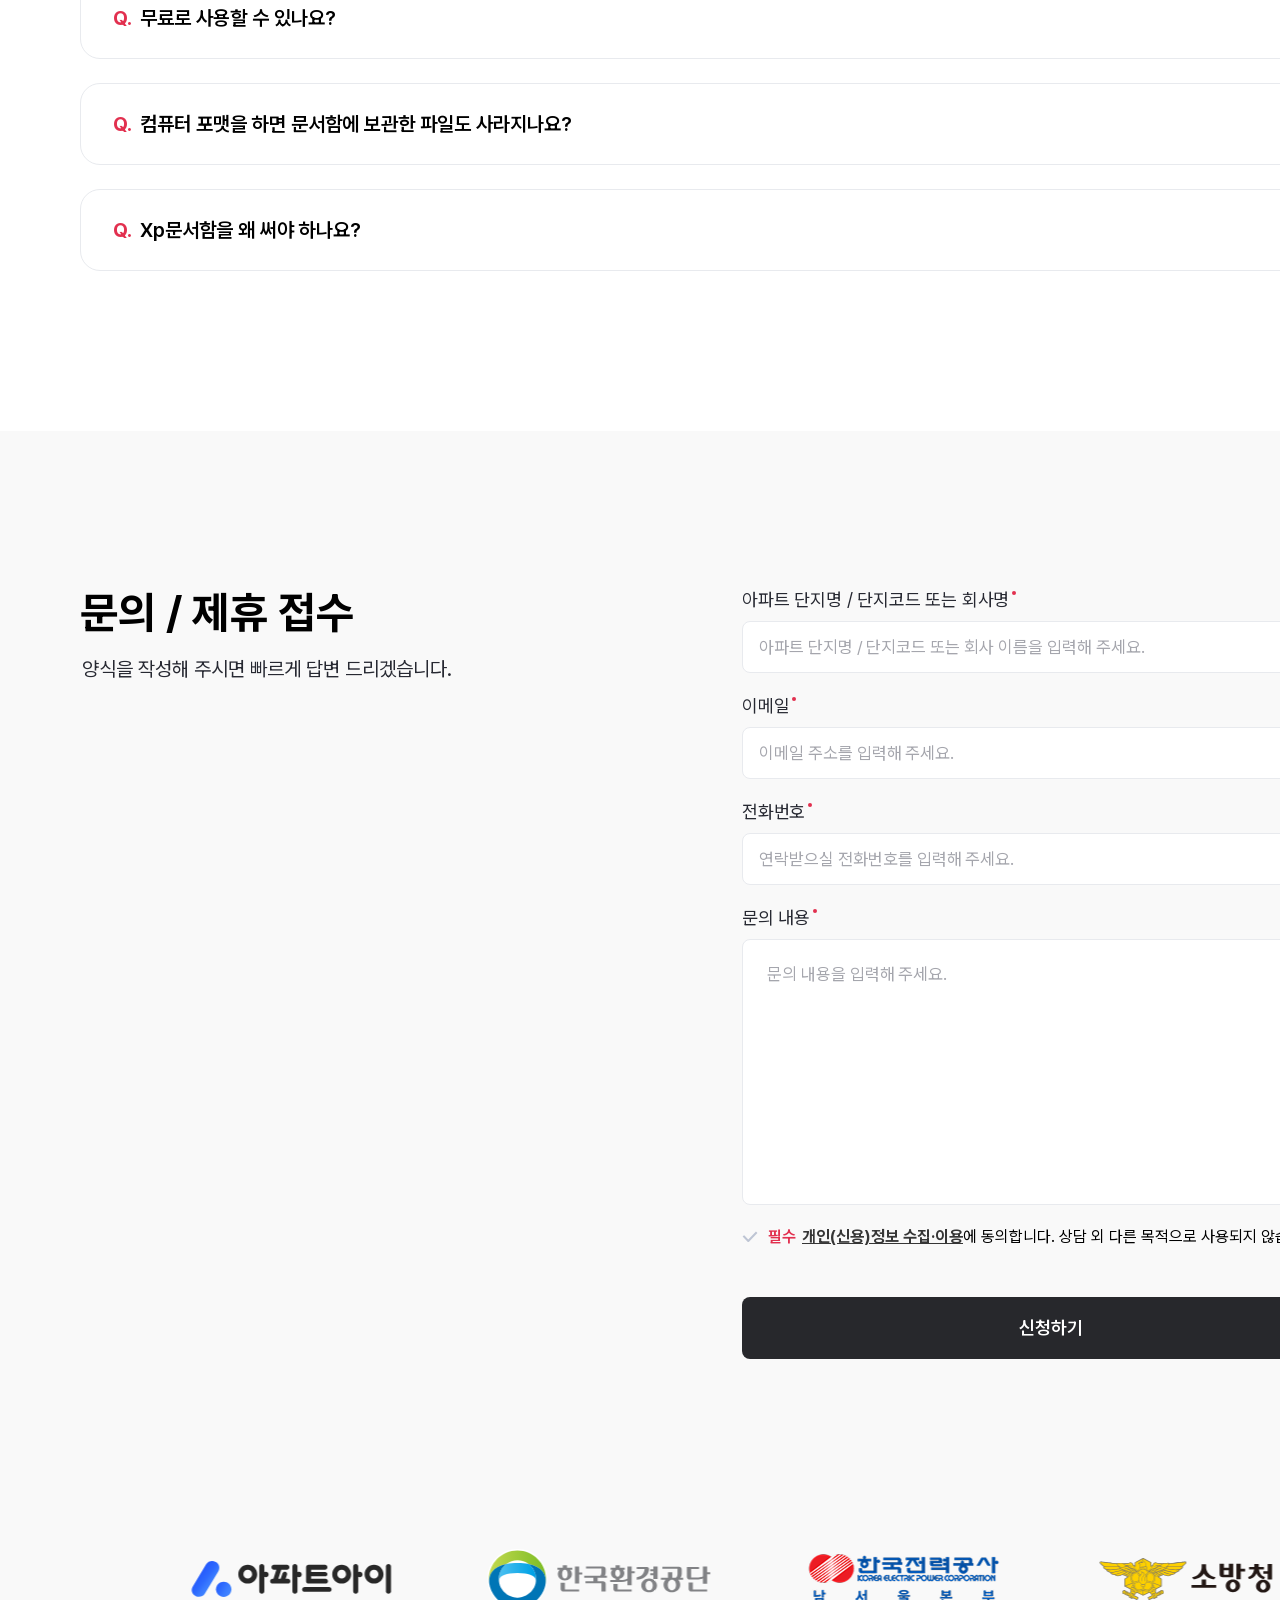
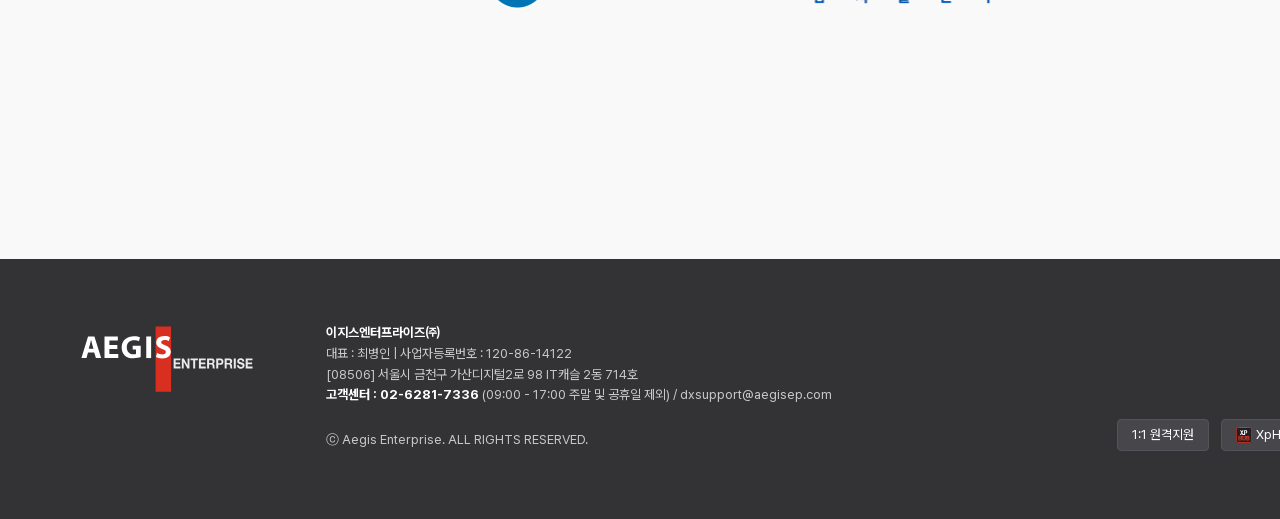
==== commit c853d027: ":mag: 파비콘, robots.txt 추가" ====
--- a/index.html
+++ b/index.html
@@ -3,6 +3,7 @@
 <head>
   <meta charset="UTF-8">
   <title>Xp문서함</title>
+  <link rel="icon" href="favicon.ico" type="image/x-icon">
   <meta property="og:title" content="Xp문서함" />
   <meta property="og:description" content="아파트 관리소 전용 문서관리 서비스" />
   <meta property="og:image" content="https://xpbox.xperp.co.kr/assets/img/ogimage.jpg" />
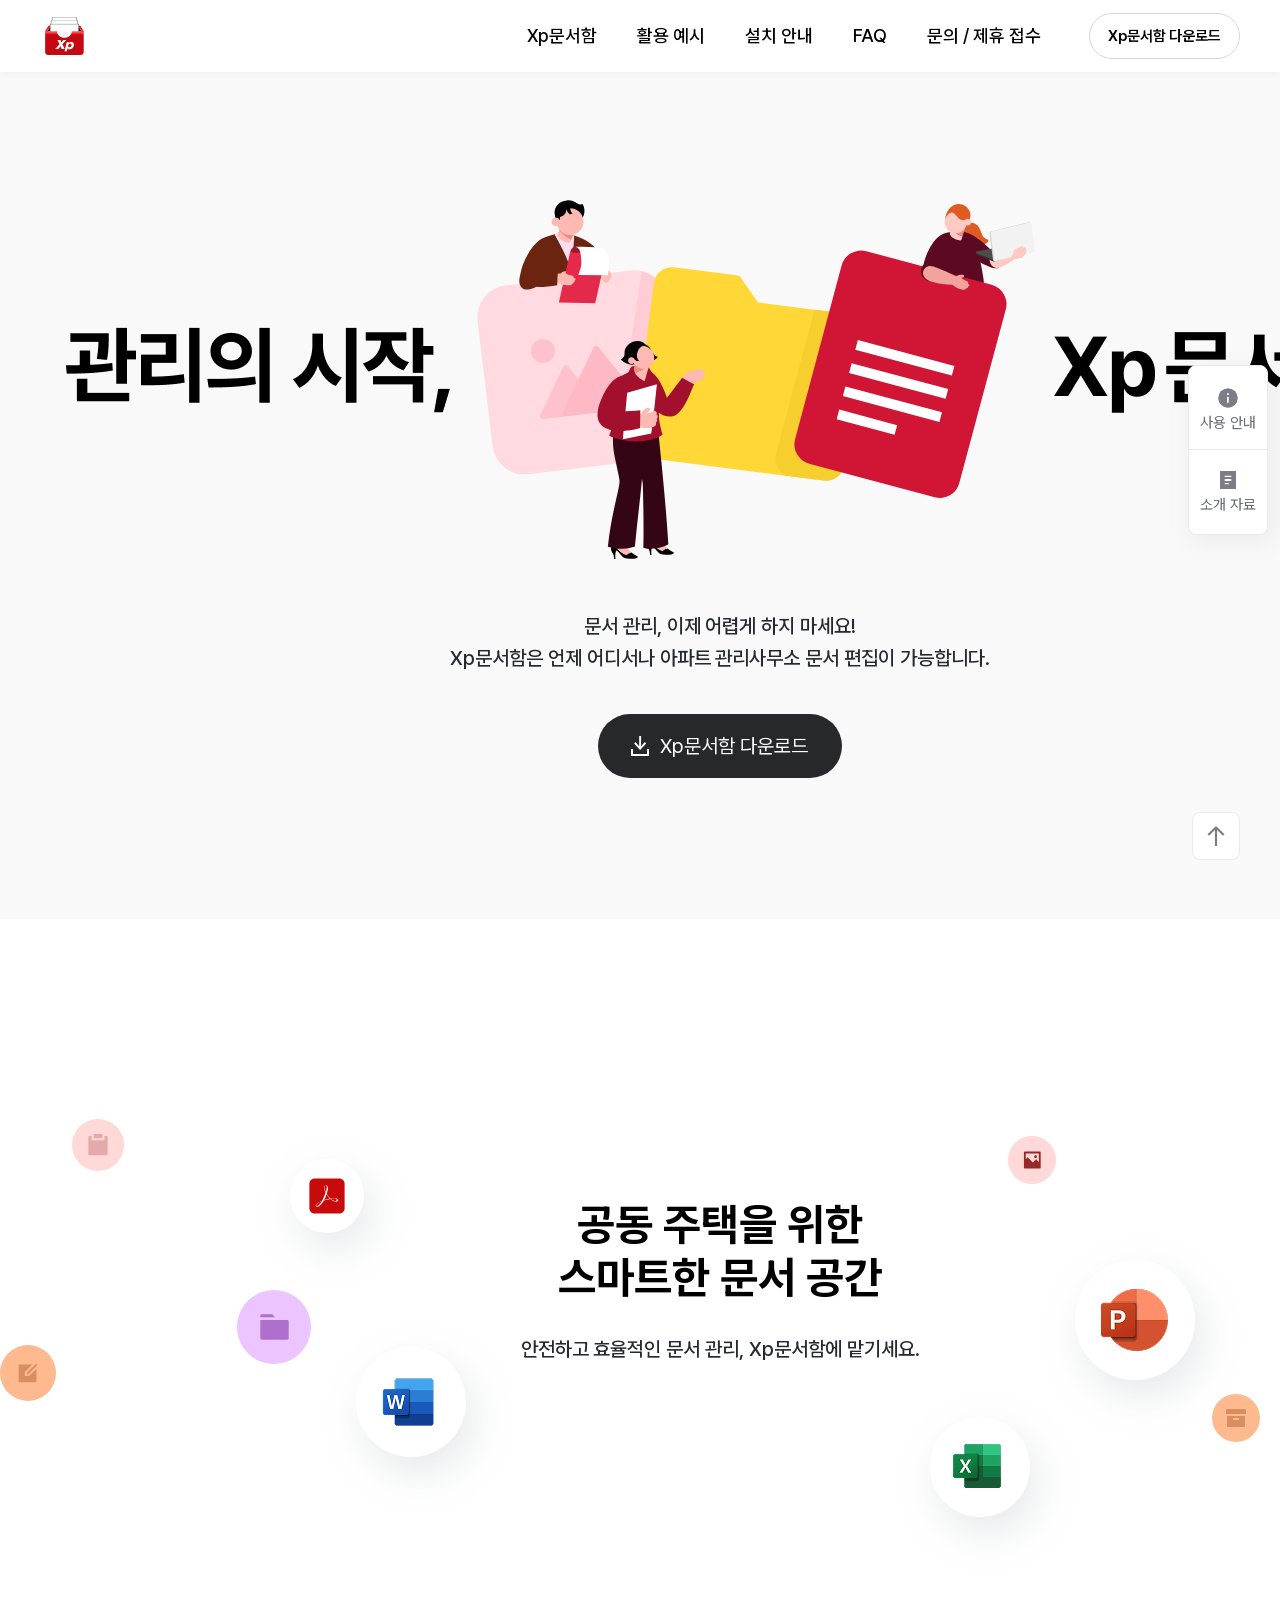
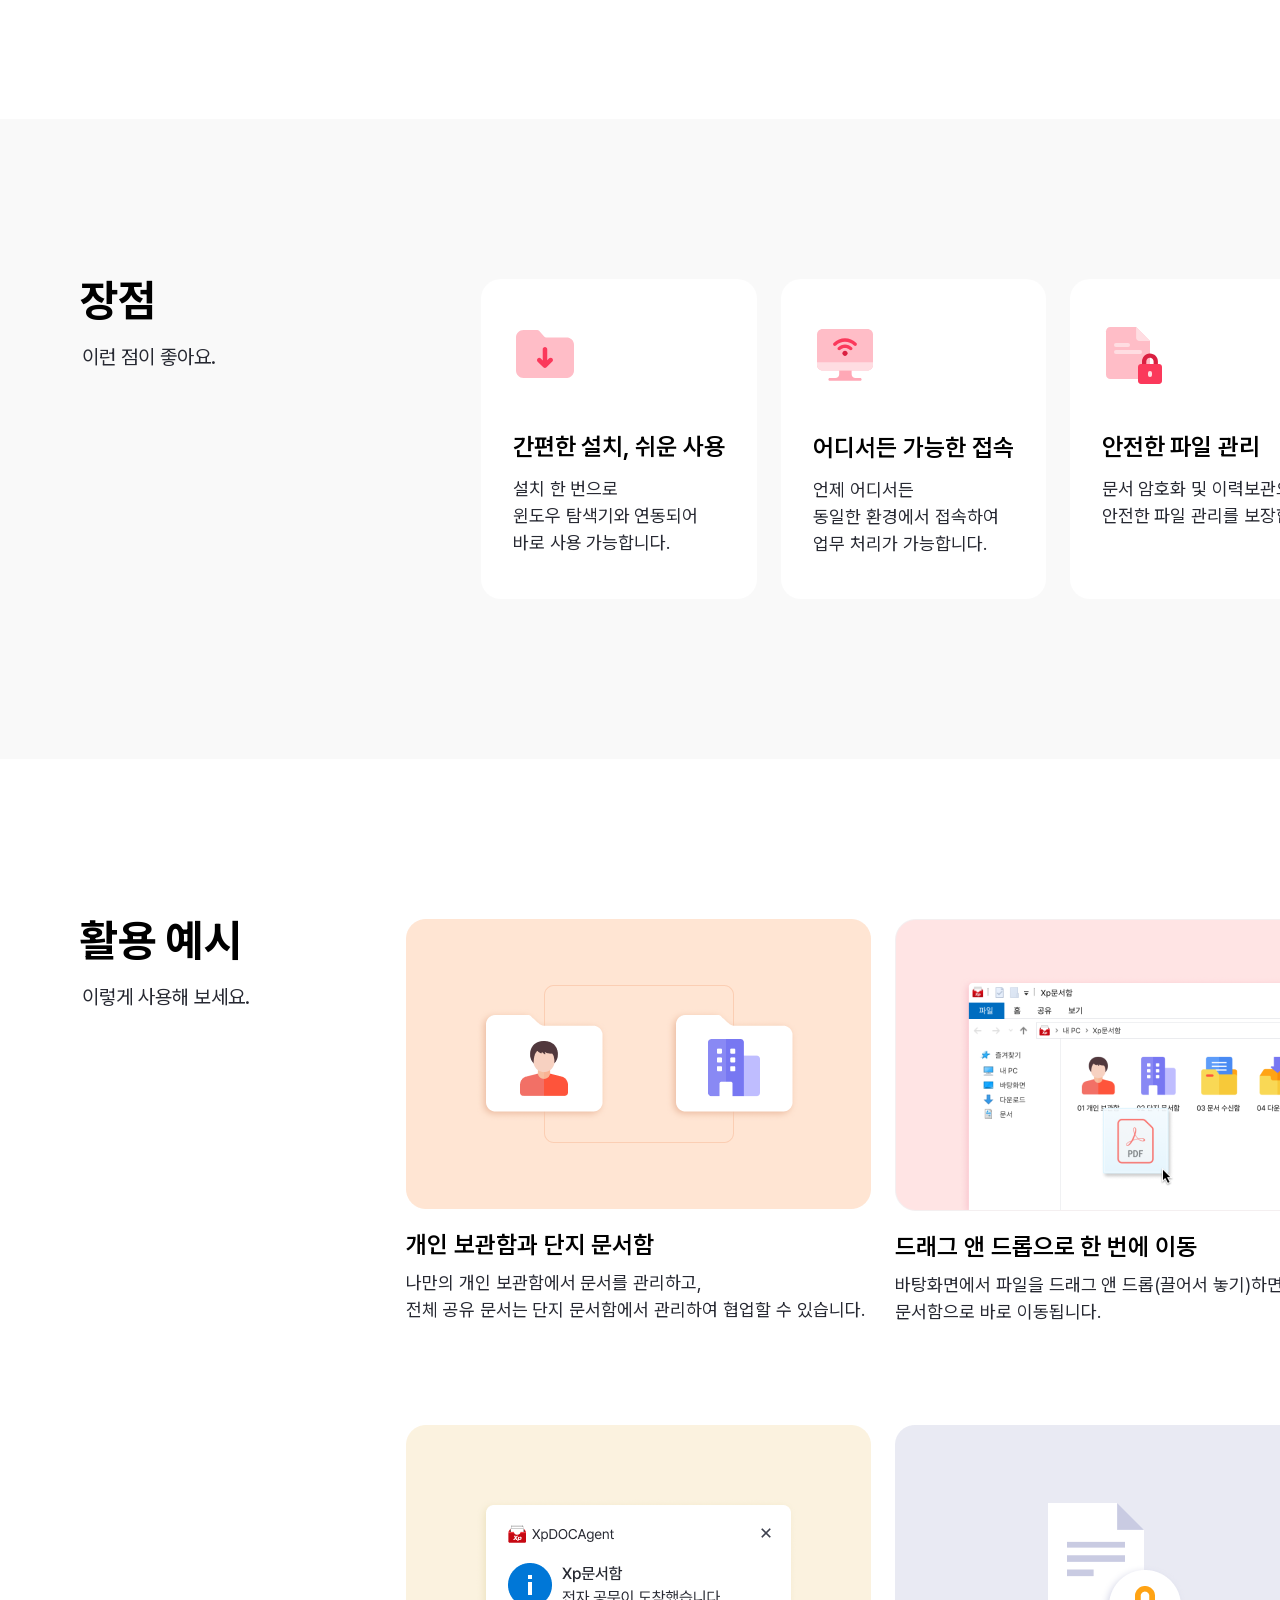
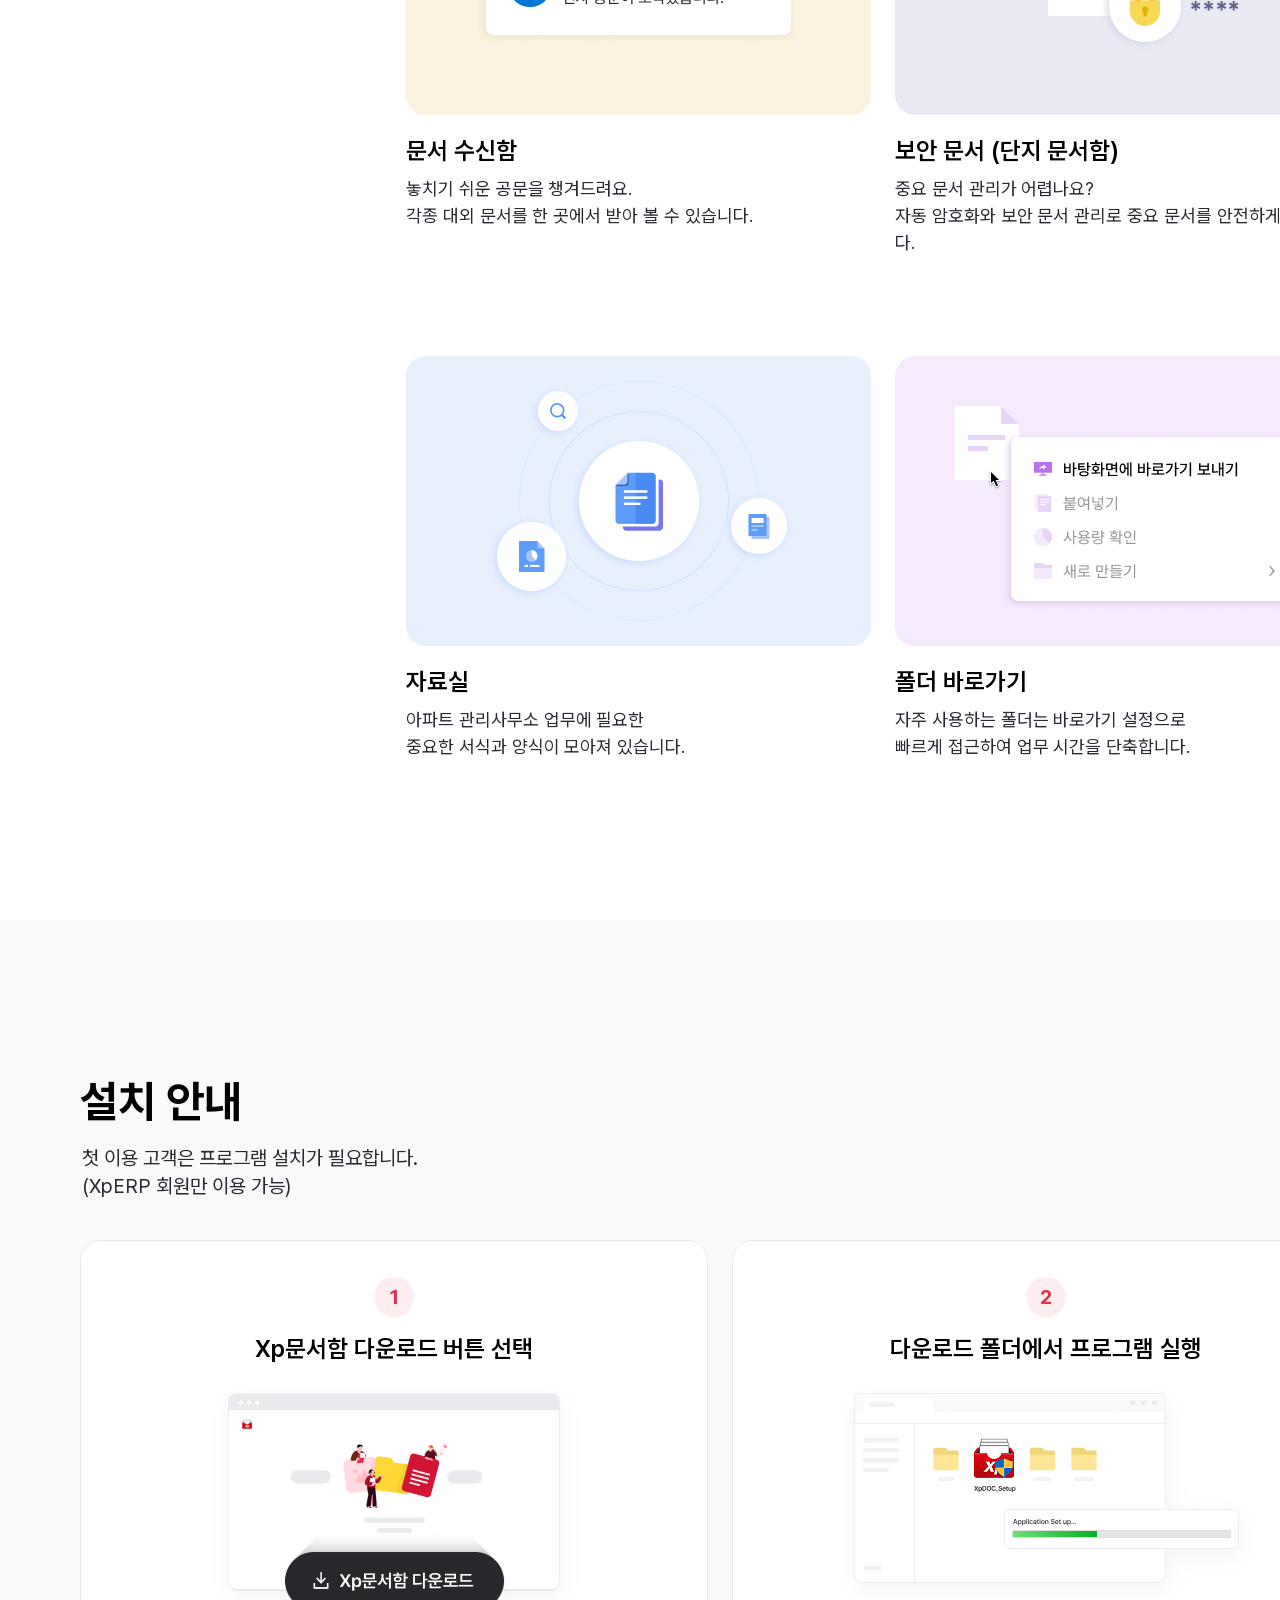
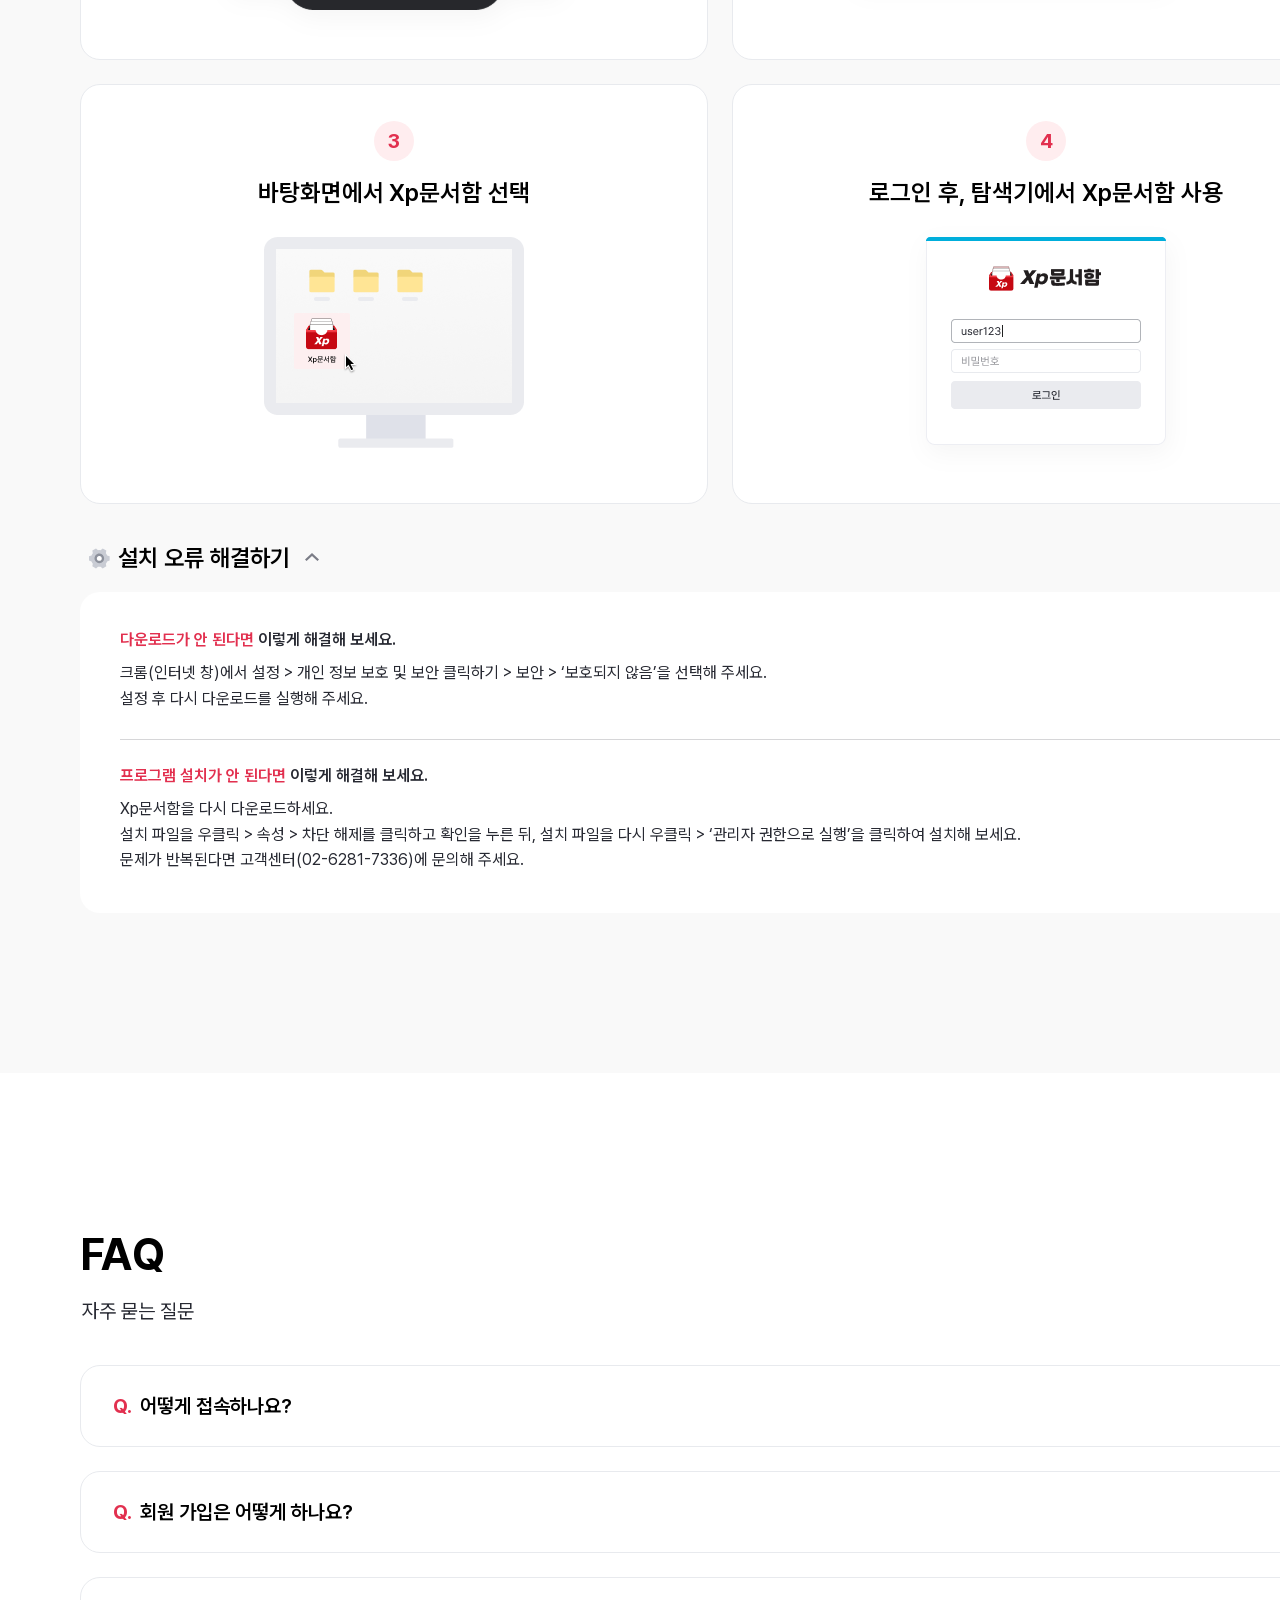
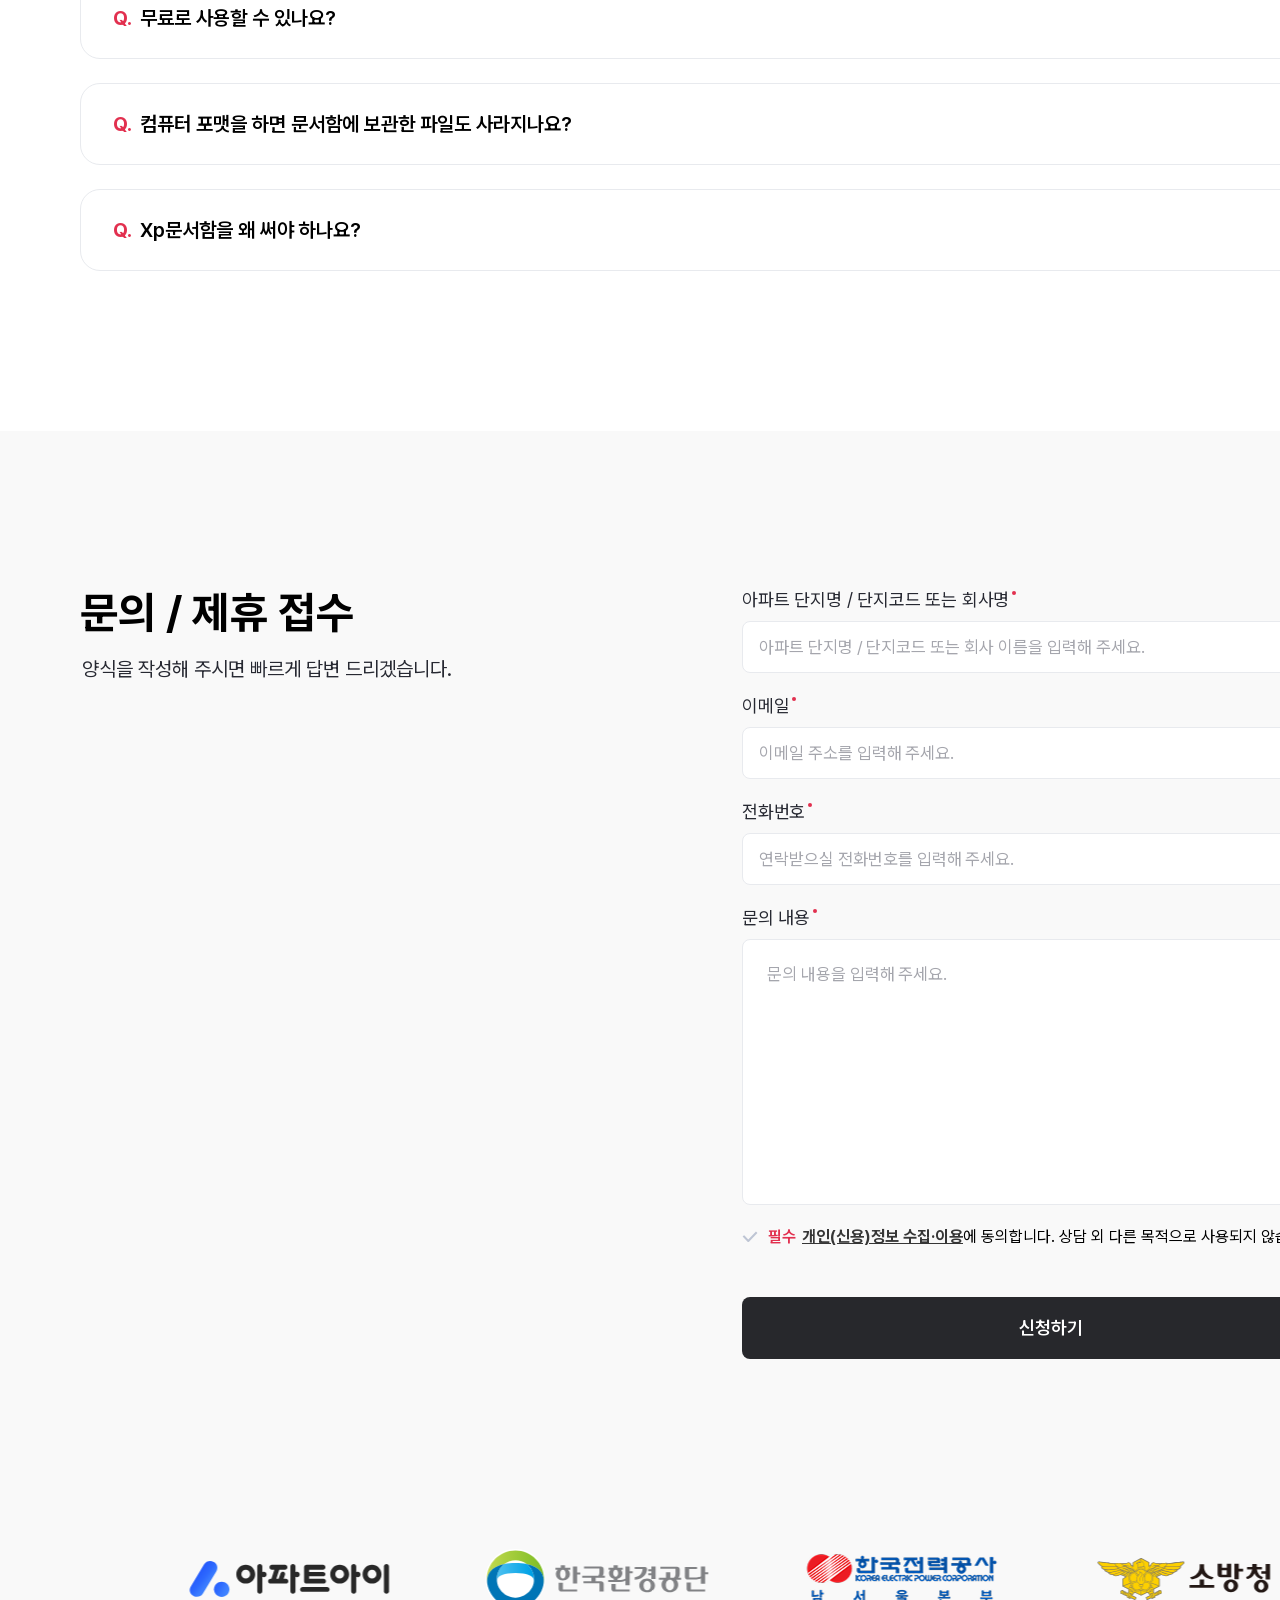
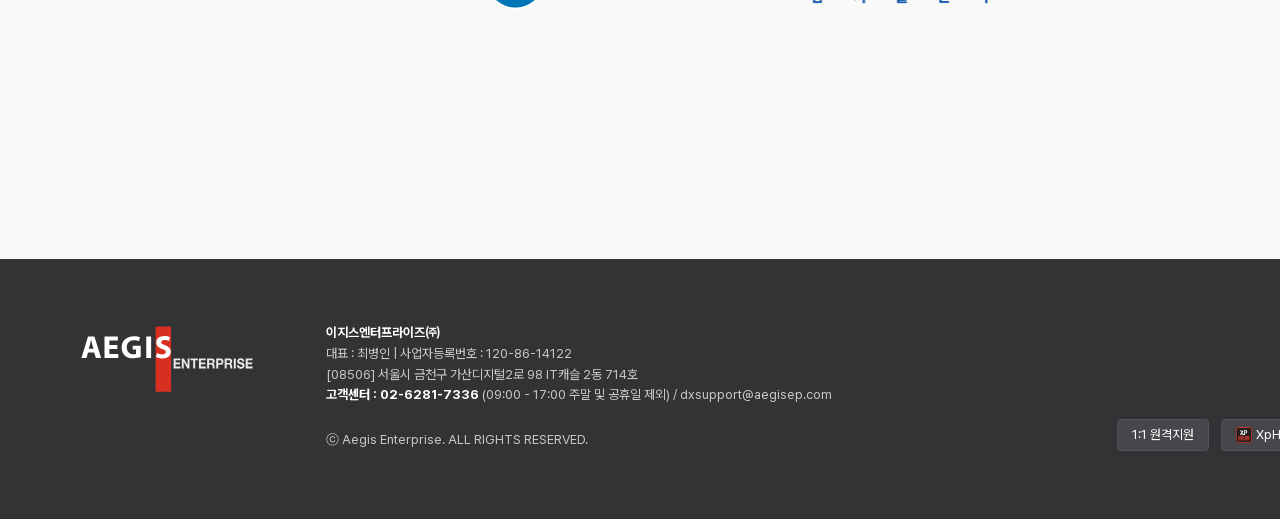
==== commit b7198277: "💄 Xp문서함 사용하기 -> Xp문서함 다운로드로 변경으로 인한 이미지 및 문구수정" ====
--- a/index.html
+++ b/index.html
@@ -111,8 +111,8 @@
         </li>
       </ul>
     </nav>
-    <button type="button" class="button" aira-label="문서함 사용하기 버튼" onclick="onClickXpDoc();gaClick('landing_header_install', '헤더_문서함_사용하기_버튼')">
-      Xp문서함 사용하기
+    <button type="button" class="button" aira-label="문서함 다운로드 버튼" onclick="onClickXpDoc();gaClick('landing_header_install', '헤더_문서함_사용하기_버튼')">
+      Xp문서함 다운로드
     </button>
   </header>
 
@@ -183,9 +183,9 @@
           문서 관리, 이제 어렵게 하지 마세요!<br>
           Xp문서함은 언제 어디서나 아파트 관리사무소 문서 편집이 가능합니다.
         </p>
-        <button type="button" aira-label="문서함 사용하기 버튼" class="button" onclick="onClickXpDoc(); gaClick('landing_install', '문서함_사용하기_버튼');">
+        <button type="button" aira-label="문서함 다운로드 버튼" class="button" onclick="onClickXpDoc(); gaClick('landing_install', '문서함_사용하기_버튼');">
           <i class="icon down"></i>
-          Xp문서함 사용하기
+          Xp문서함 다운로드
         </button>
       </section>
     </article>
@@ -365,9 +365,9 @@
         <ol class="section-contents installation">
           <li class="section-card installation">
             <strong class="step-num">1</strong>
-            <h3>Xp문서함 설치 버튼 선택</h3>
-            <div class="thum-img">
-              <img src="./assets/img/xpdoc-install-01.png" alt="Xp문서함 설치 버튼 선택">
+            <h3>Xp문서함 다운로드 버튼 선택</h3>
+            <div class="thum-img">
+              <img src="./assets/img/xpdoc-install-01-250903.png" alt="Xp문서함 설치 버튼 선택">
             </div>
           </li>
           <li class="section-card installation">
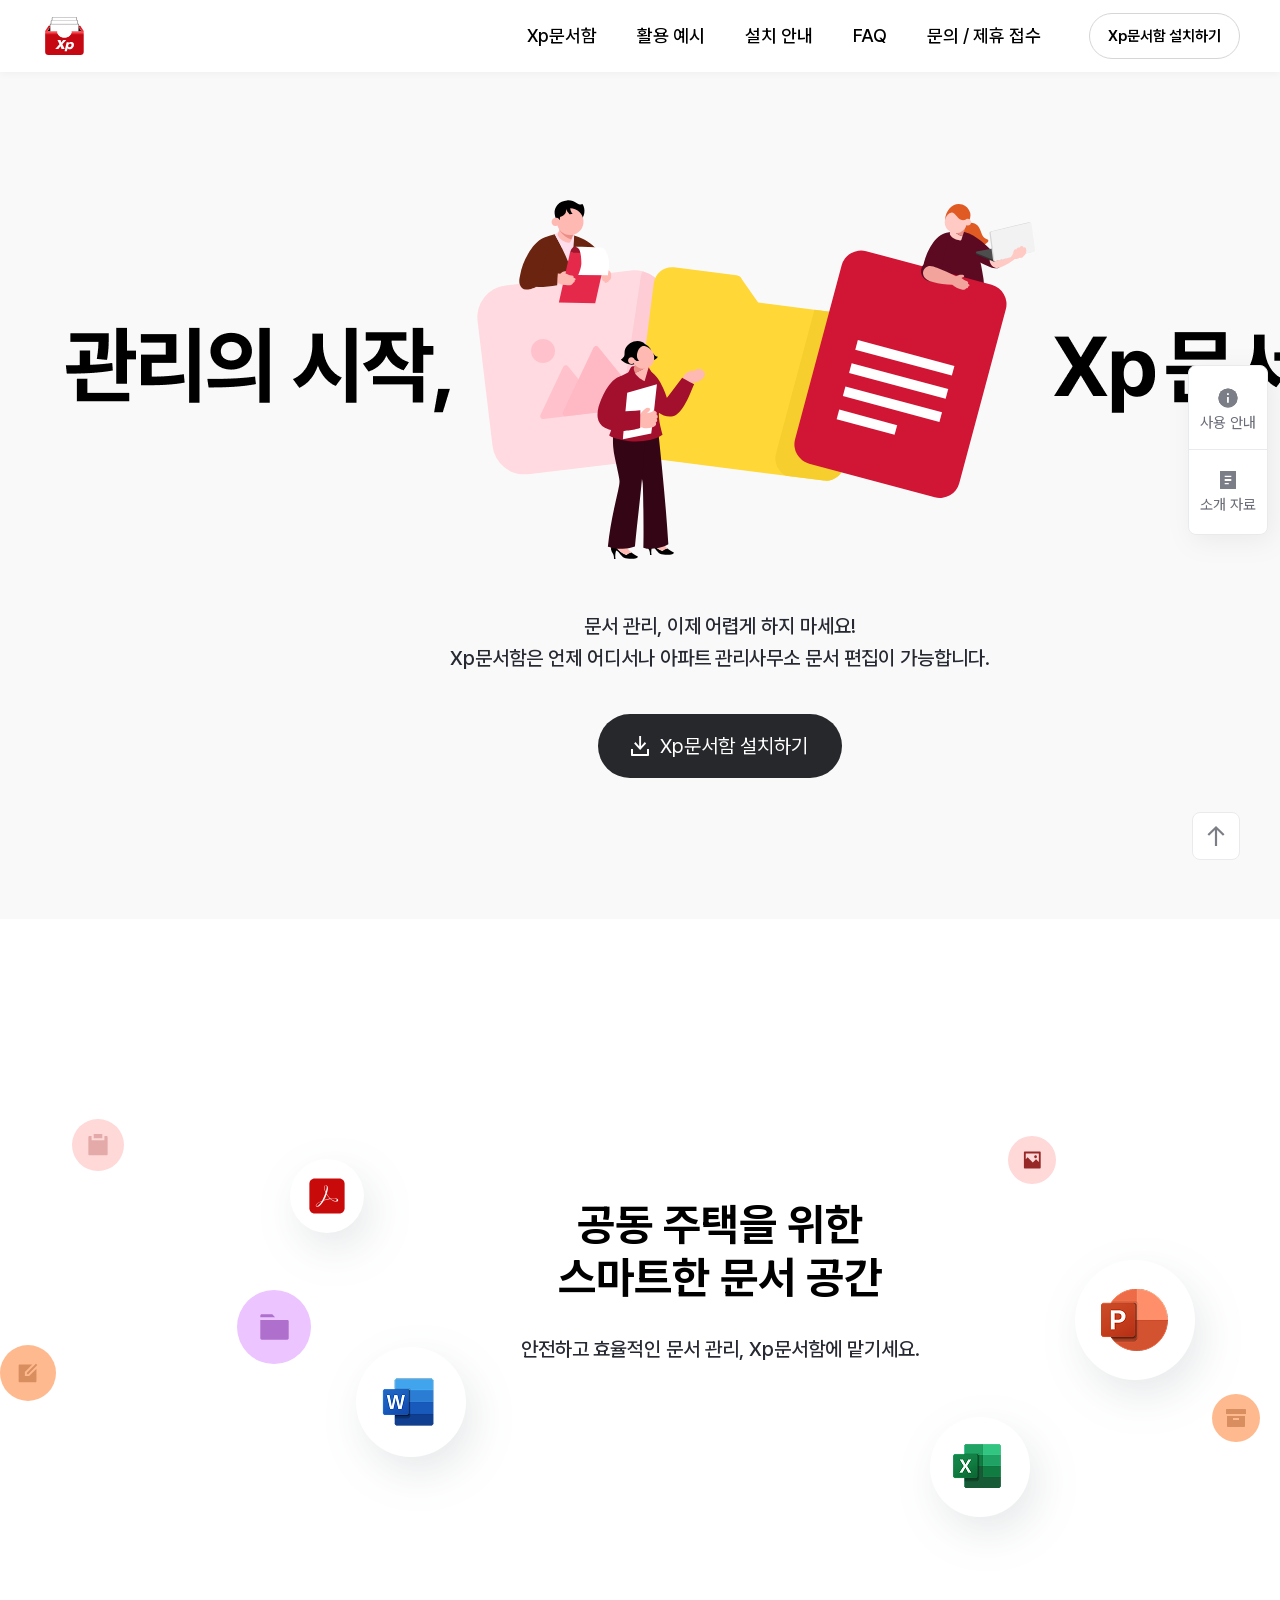
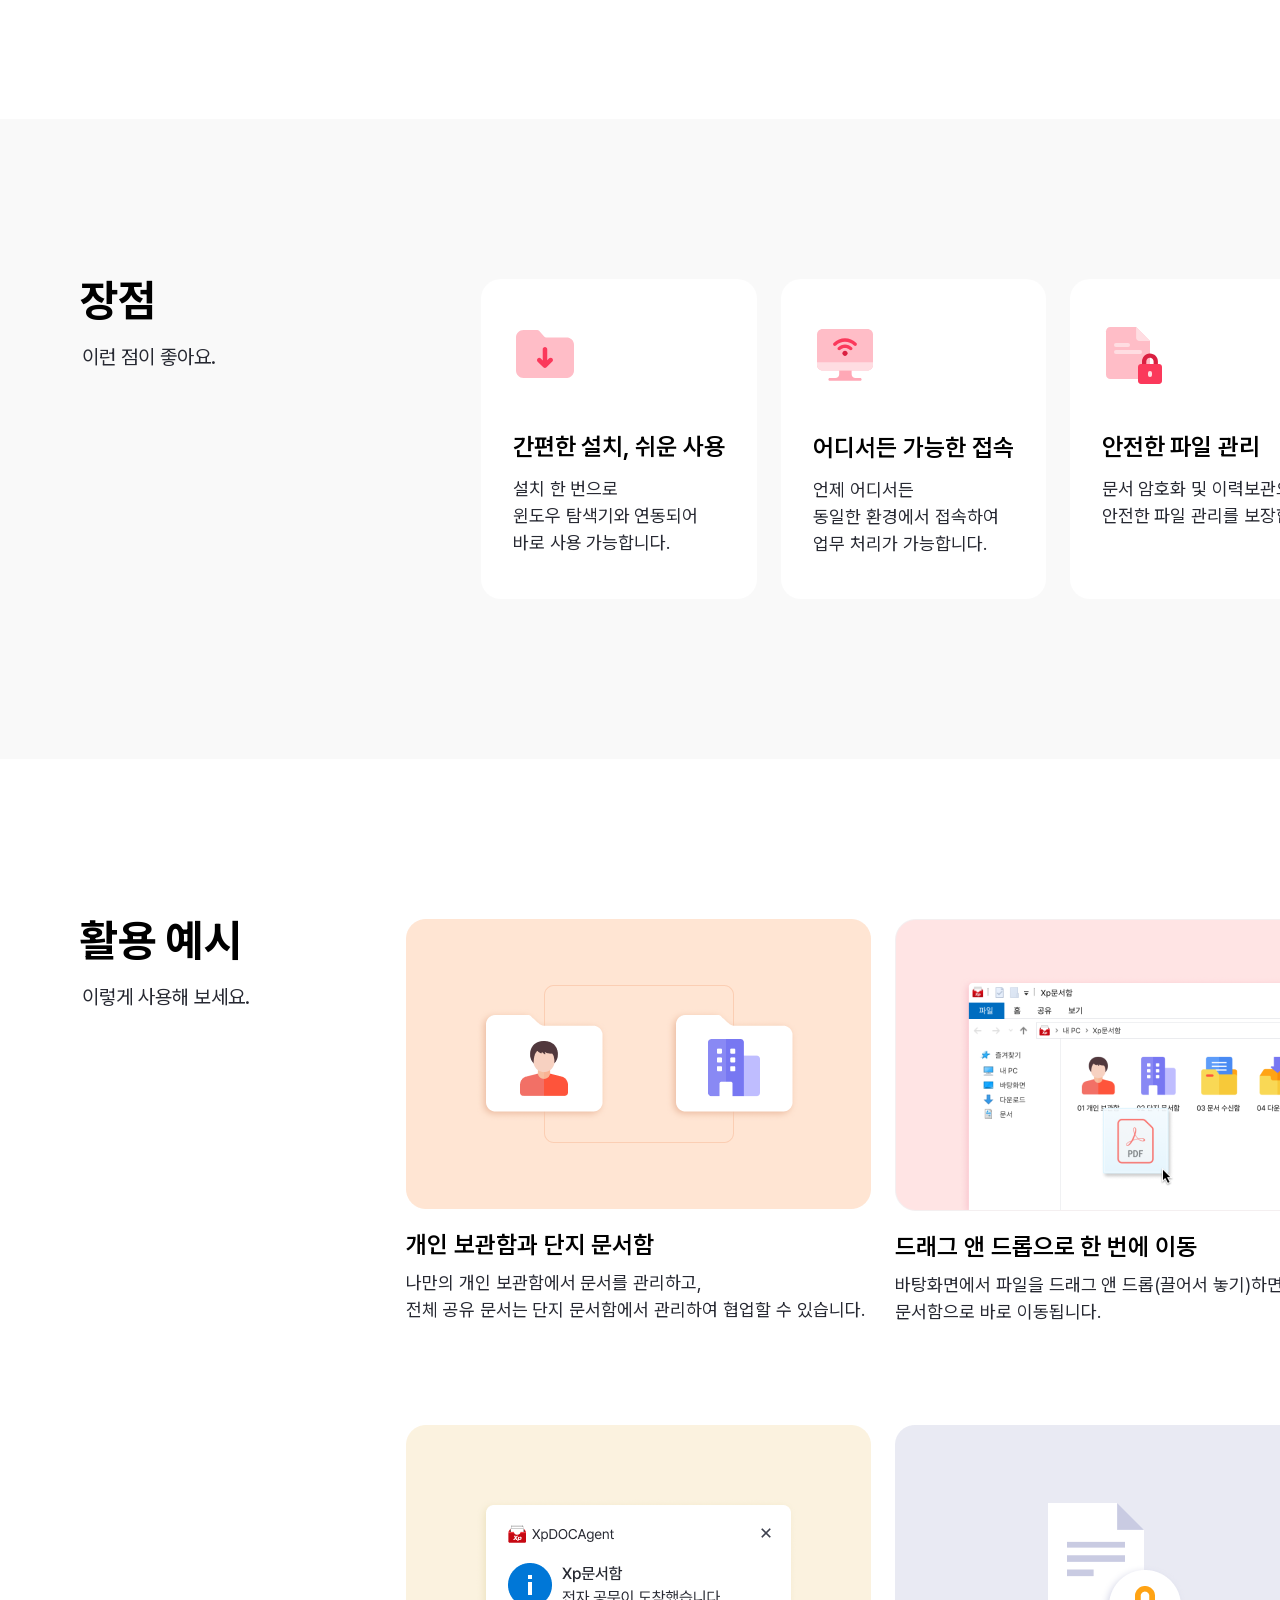
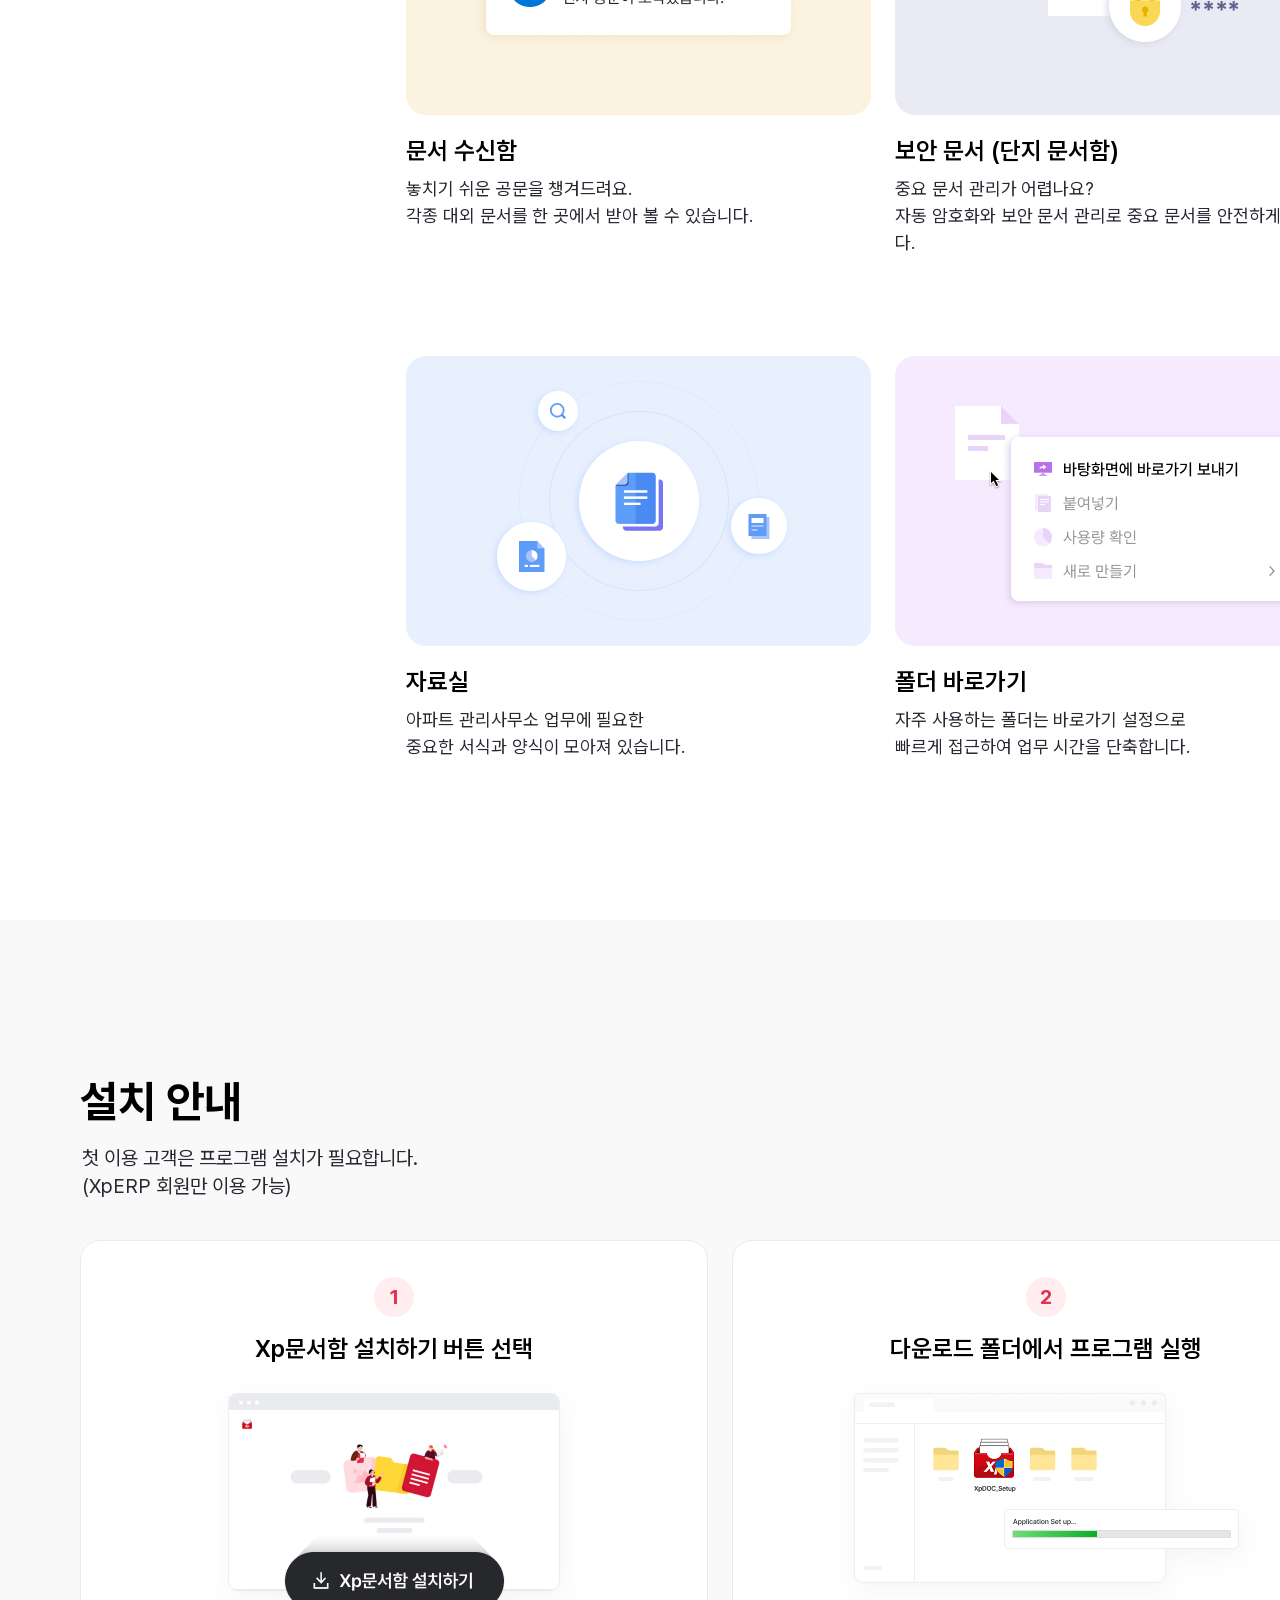
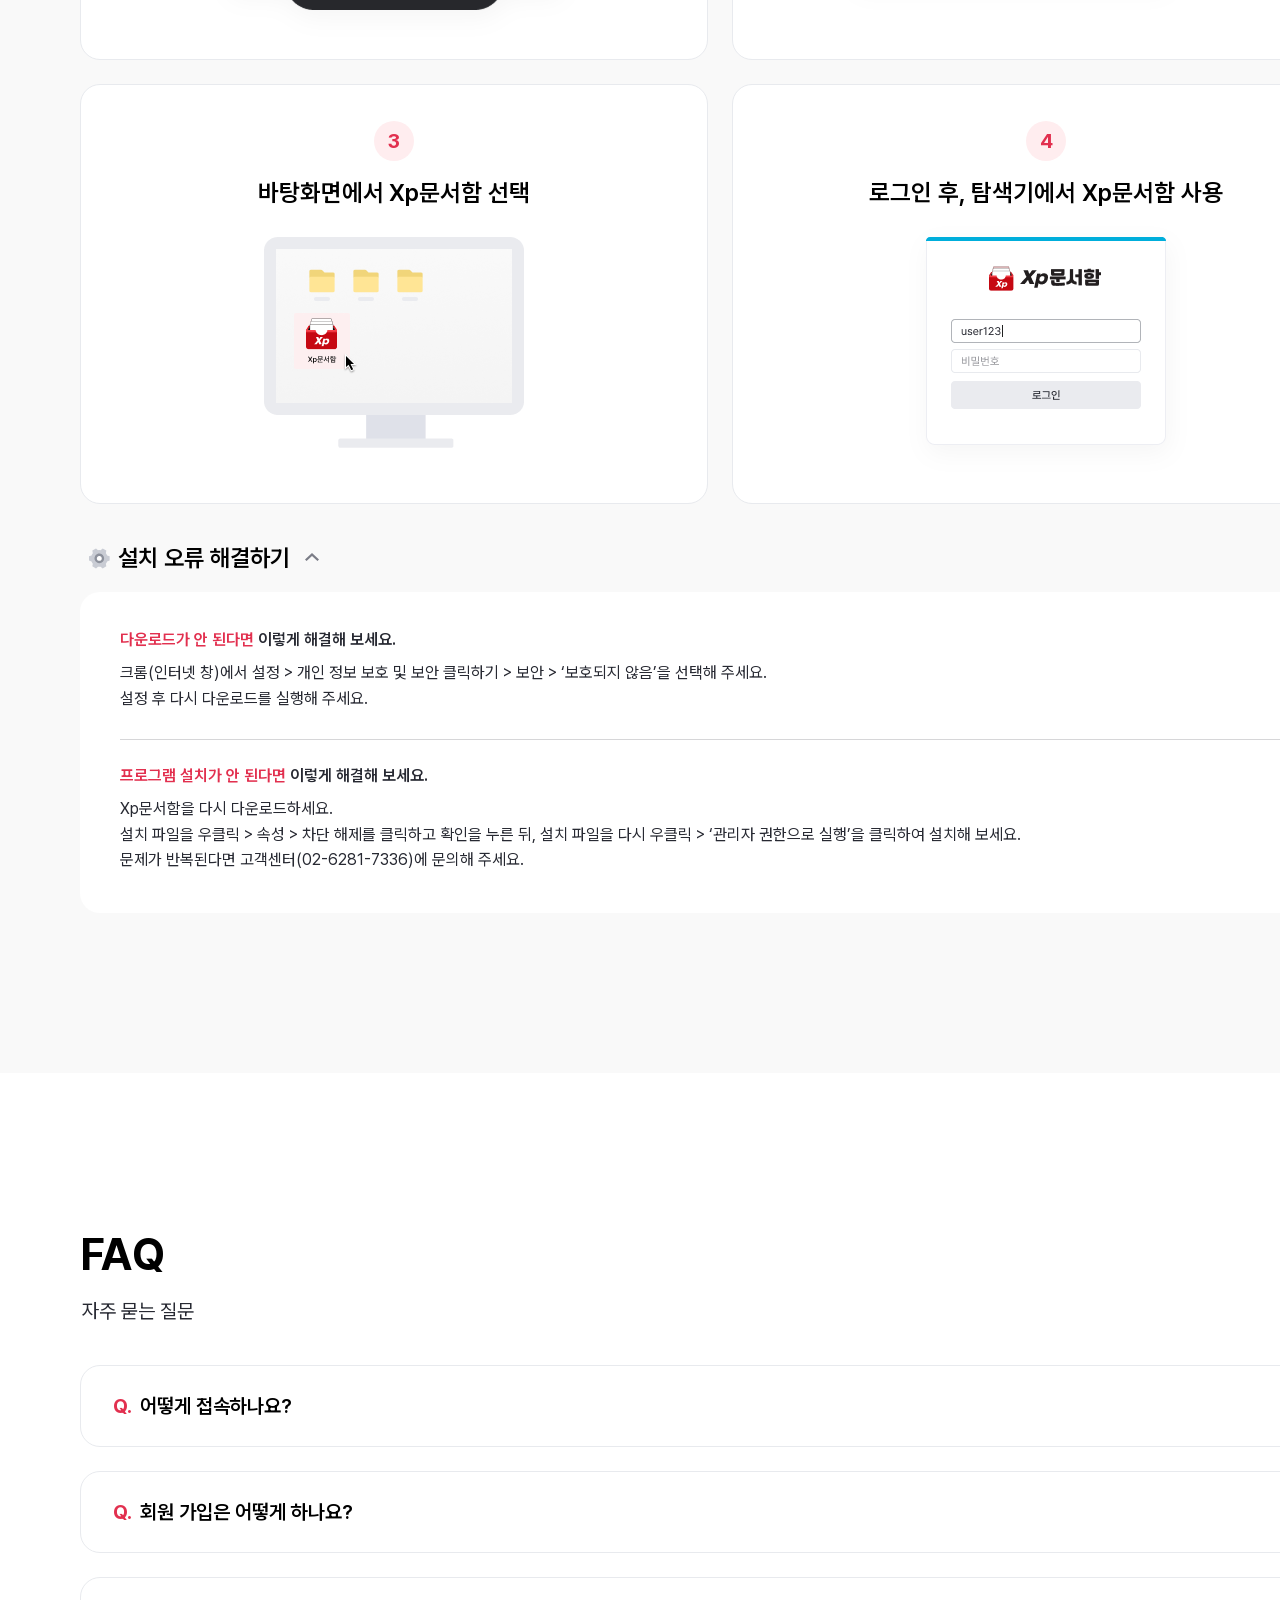
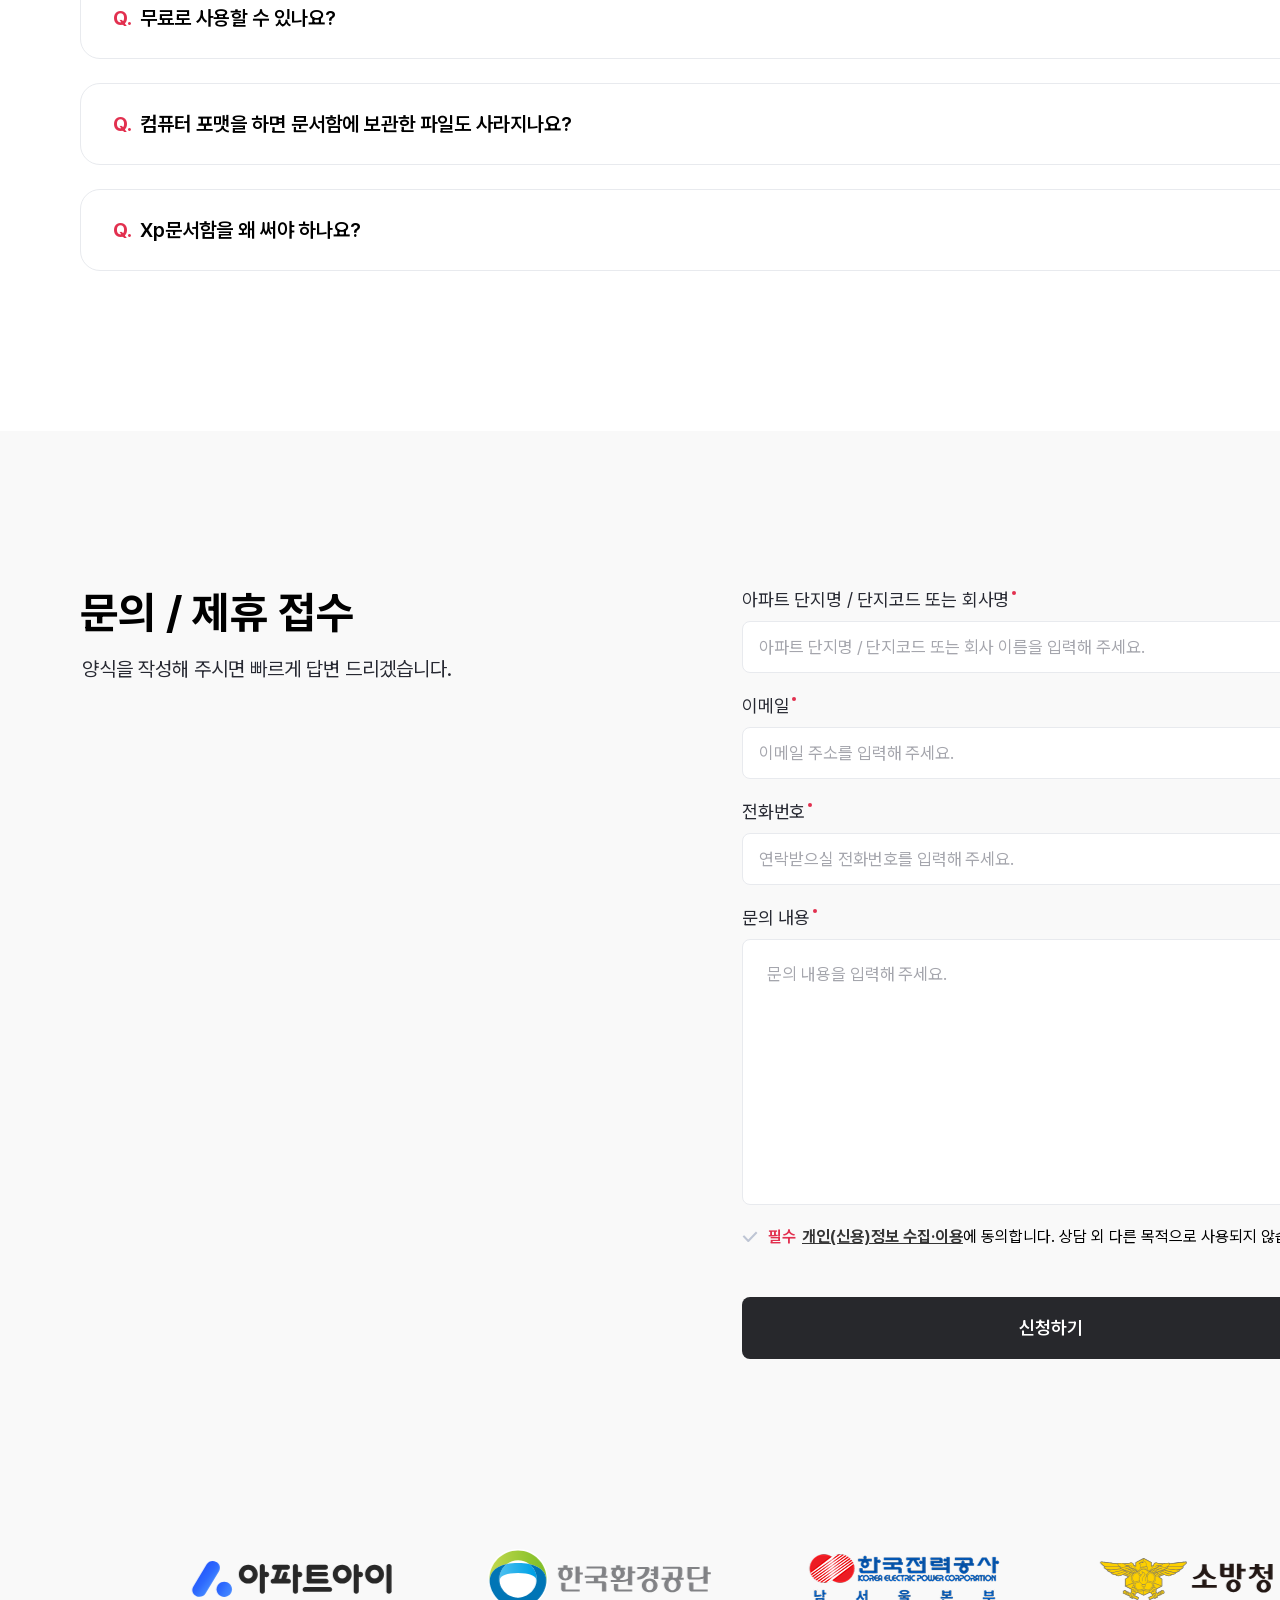
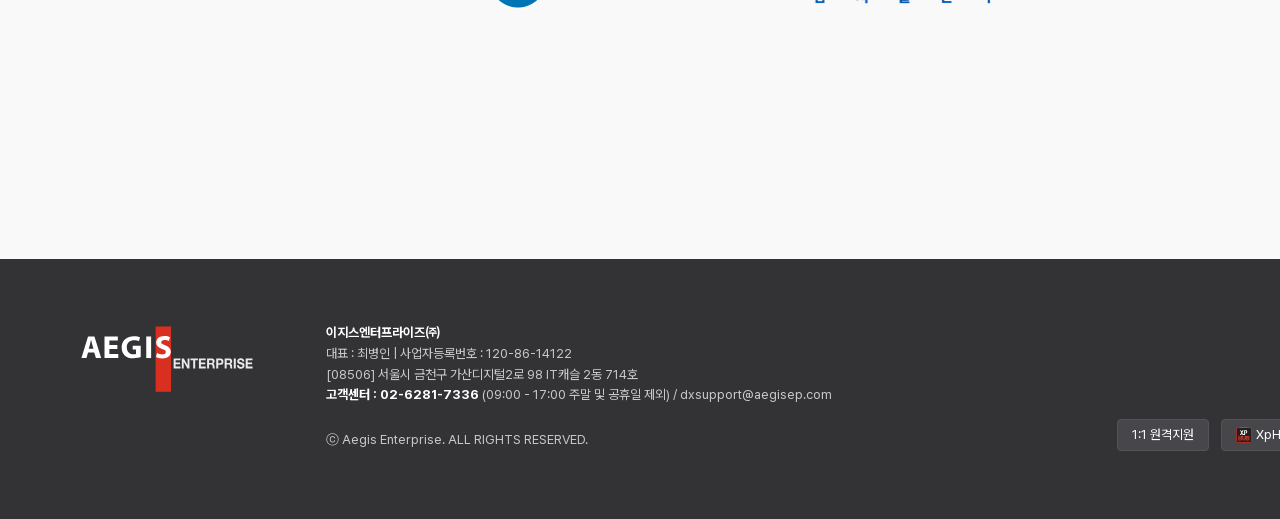
==== commit a164f370: "💄 다운로드 -> 설치하기 문구로 변경" ====
--- a/index.html
+++ b/index.html
@@ -111,8 +111,8 @@
         </li>
       </ul>
     </nav>
-    <button type="button" class="button" aira-label="문서함 다운로드 버튼" onclick="onClickXpDoc();gaClick('landing_header_install', '헤더_문서함_사용하기_버튼')">
-      Xp문서함 다운로드
+    <button type="button" class="button" aira-label="문서함 설치하기 버튼" onclick="onClickXpDoc();gaClick('landing_header_install', '헤더_문서함_사용하기_버튼')">
+      Xp문서함 설치하기
     </button>
   </header>
 
@@ -183,9 +183,9 @@
           문서 관리, 이제 어렵게 하지 마세요!<br>
           Xp문서함은 언제 어디서나 아파트 관리사무소 문서 편집이 가능합니다.
         </p>
-        <button type="button" aira-label="문서함 다운로드 버튼" class="button" onclick="onClickXpDoc(); gaClick('landing_install', '문서함_사용하기_버튼');">
+        <button type="button" aira-label="문서함 설치하기 버튼" class="button" onclick="onClickXpDoc(); gaClick('landing_install', '문서함_사용하기_버튼');">
           <i class="icon down"></i>
-          Xp문서함 다운로드
+          Xp문서함 설치하기
         </button>
       </section>
     </article>
@@ -365,7 +365,7 @@
         <ol class="section-contents installation">
           <li class="section-card installation">
             <strong class="step-num">1</strong>
-            <h3>Xp문서함 다운로드 버튼 선택</h3>
+            <h3>Xp문서함 설치하기 버튼 선택</h3>
             <div class="thum-img">
               <img src="./assets/img/xpdoc-install-01-250903.png" alt="Xp문서함 설치 버튼 선택">
             </div>
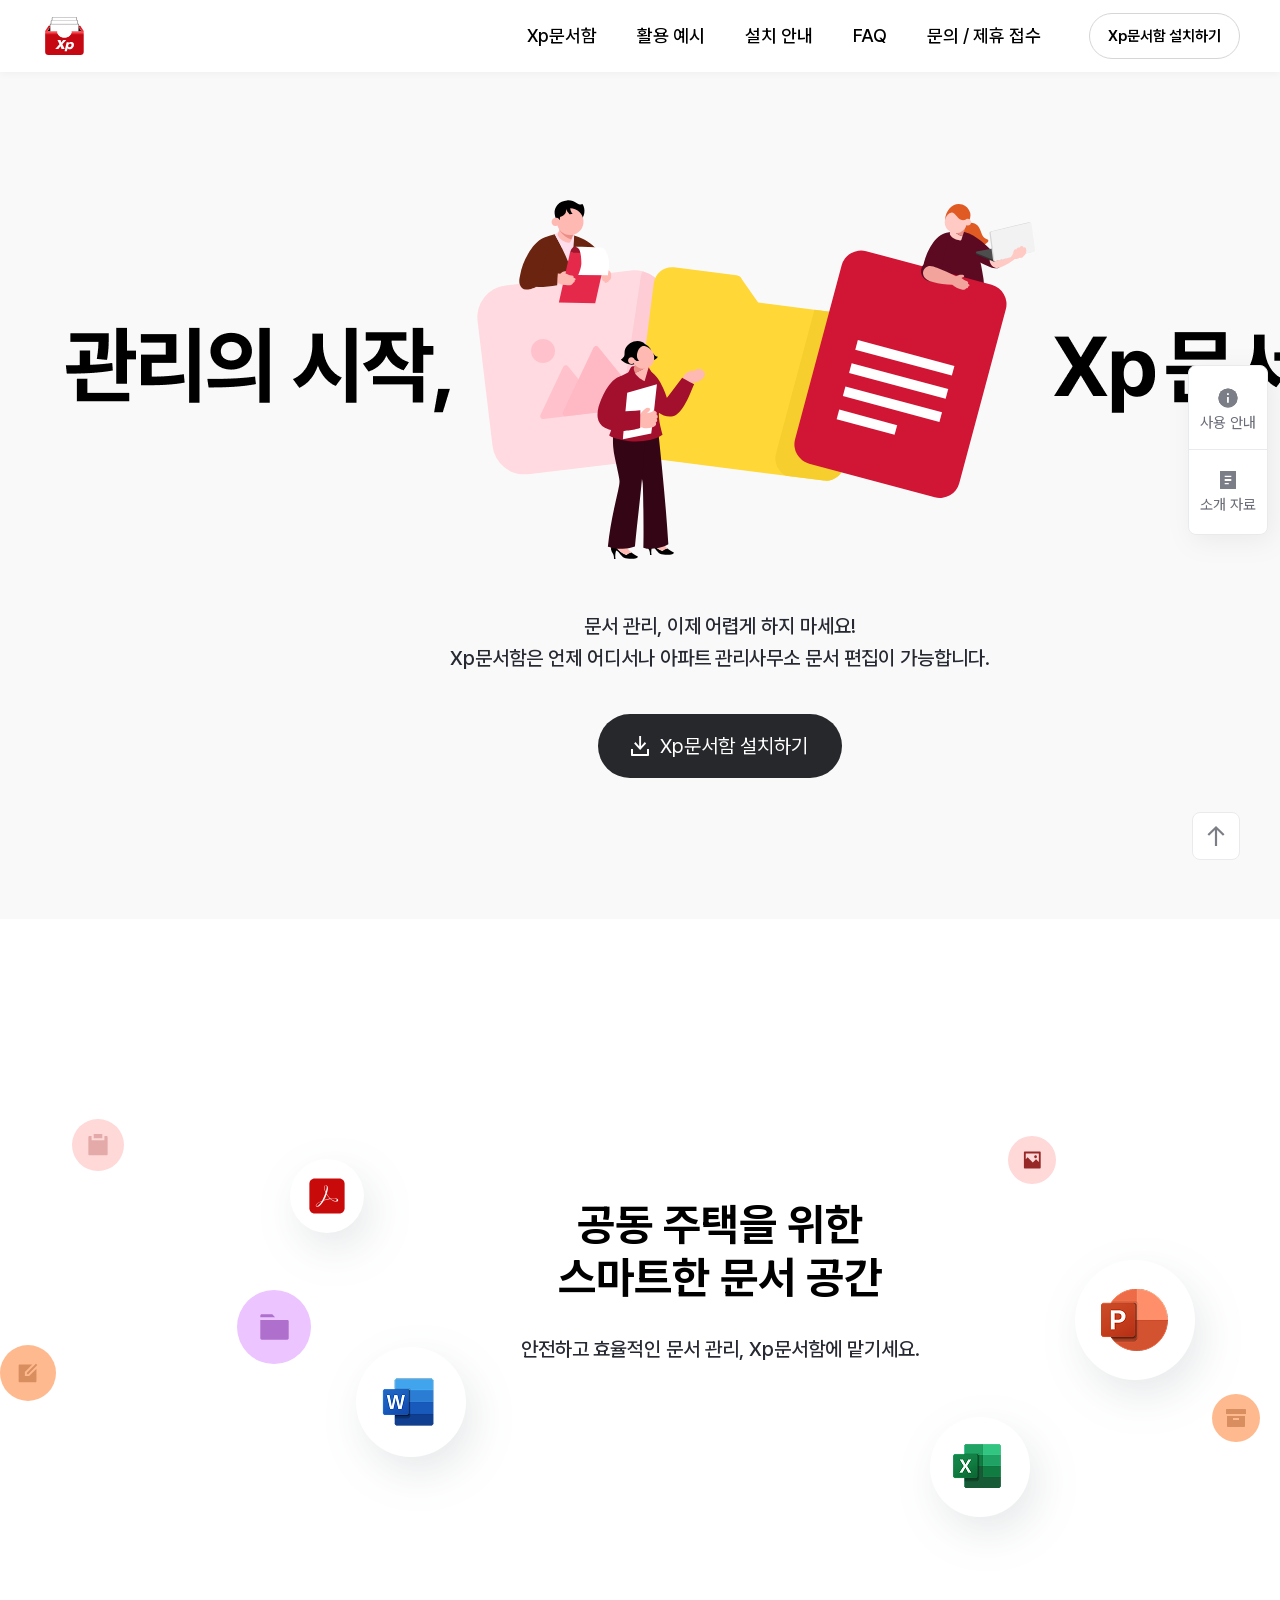
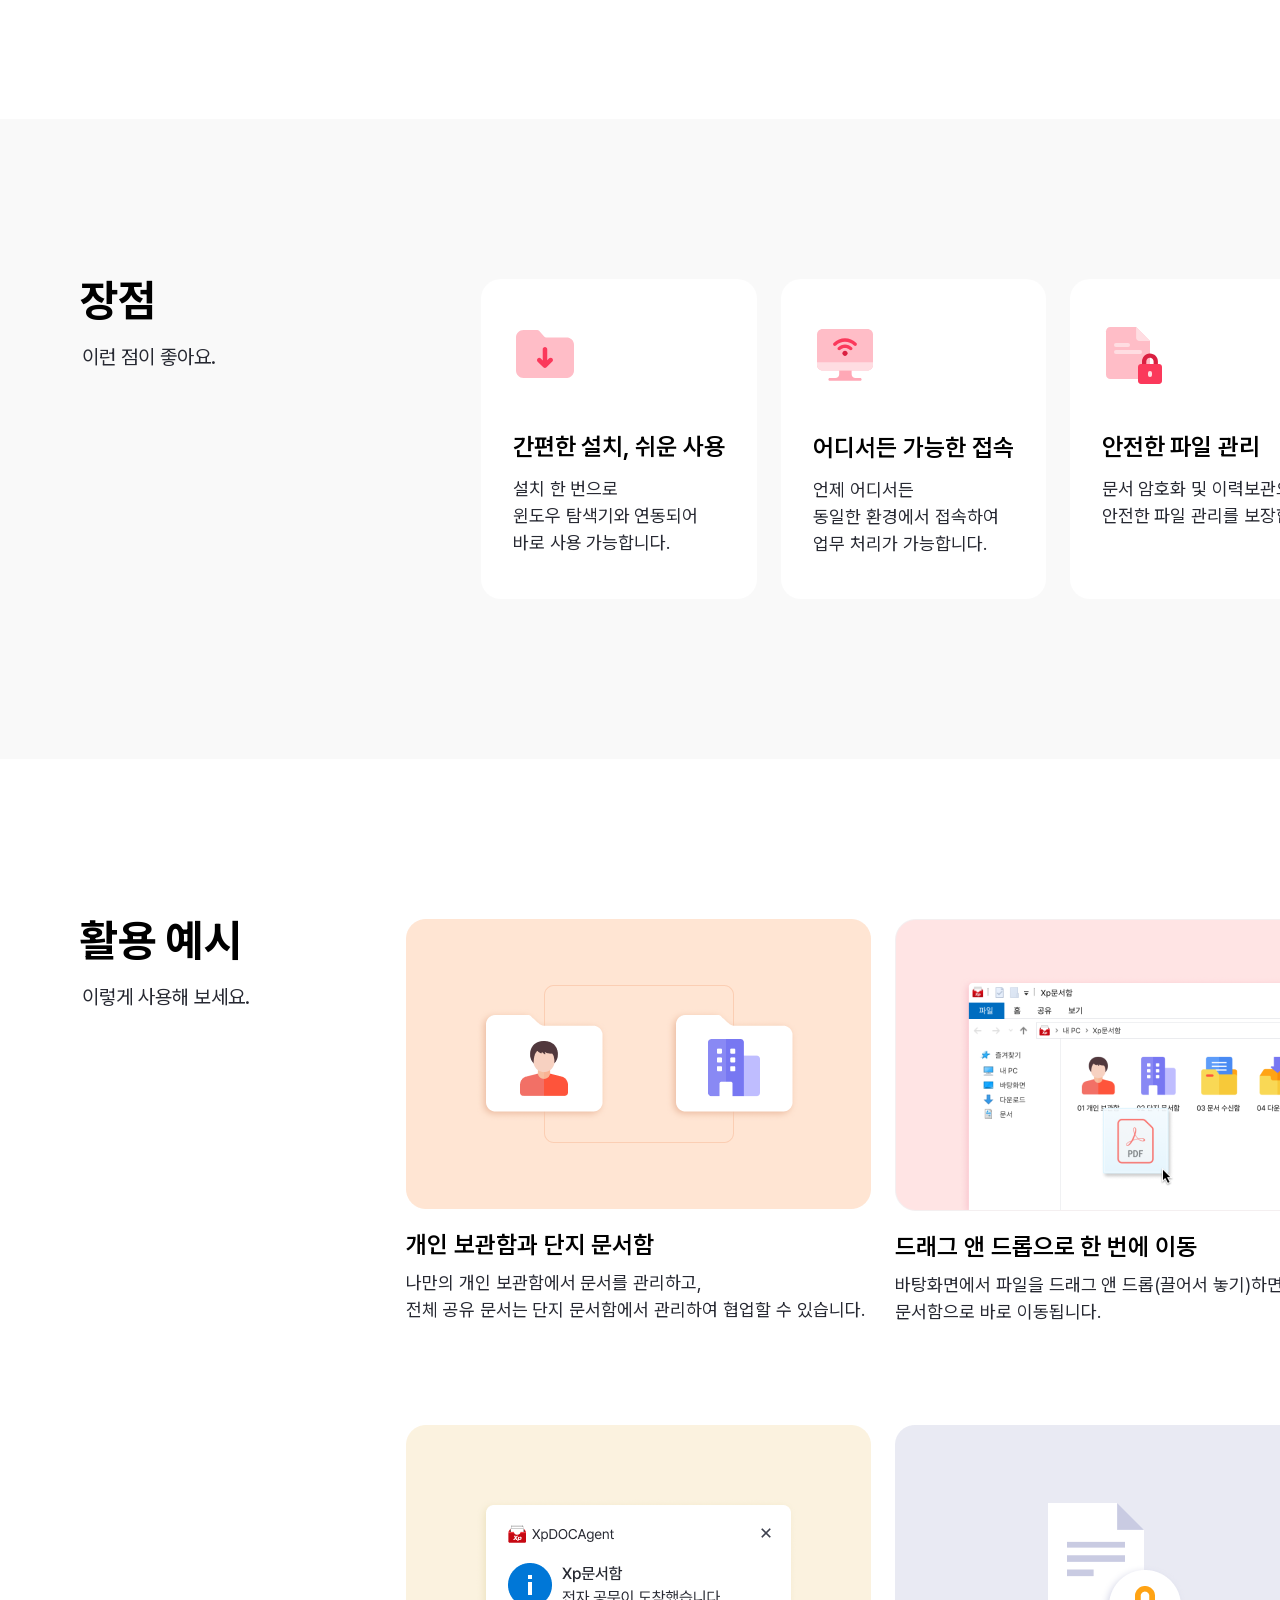
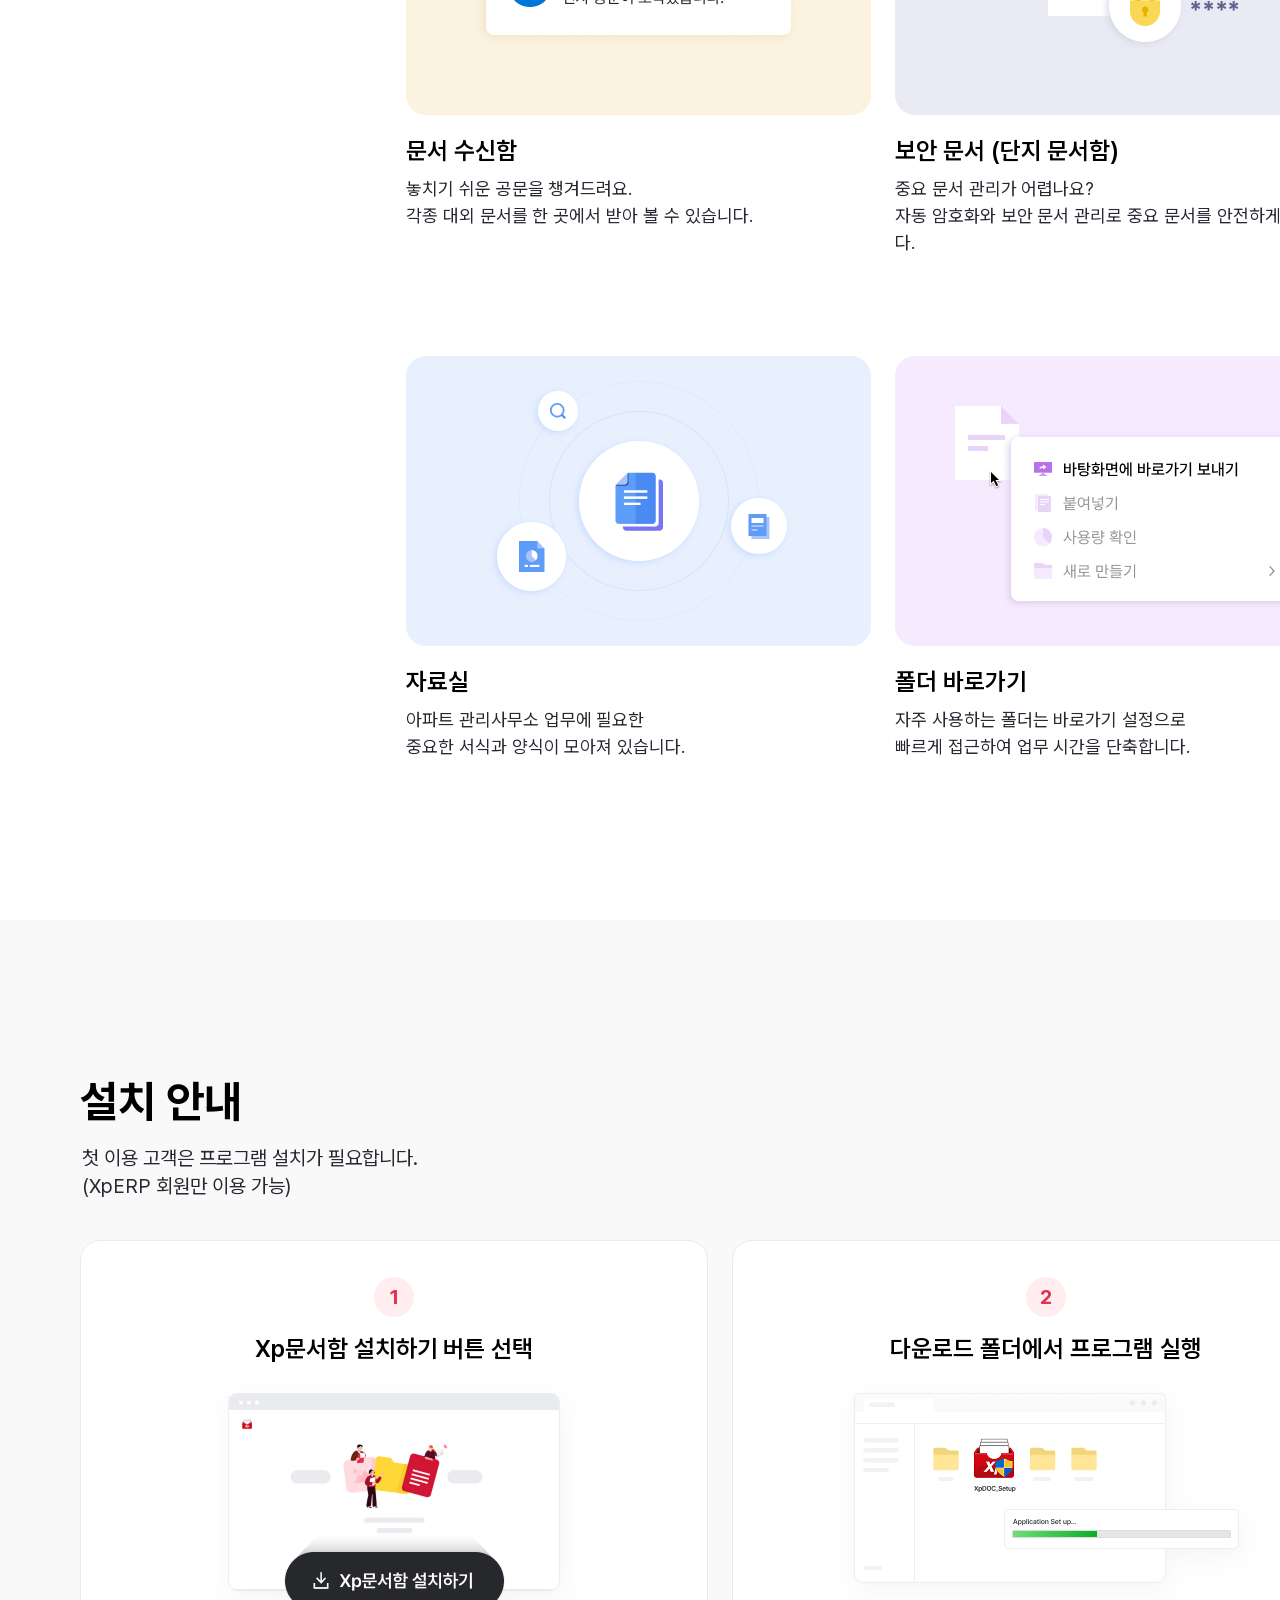
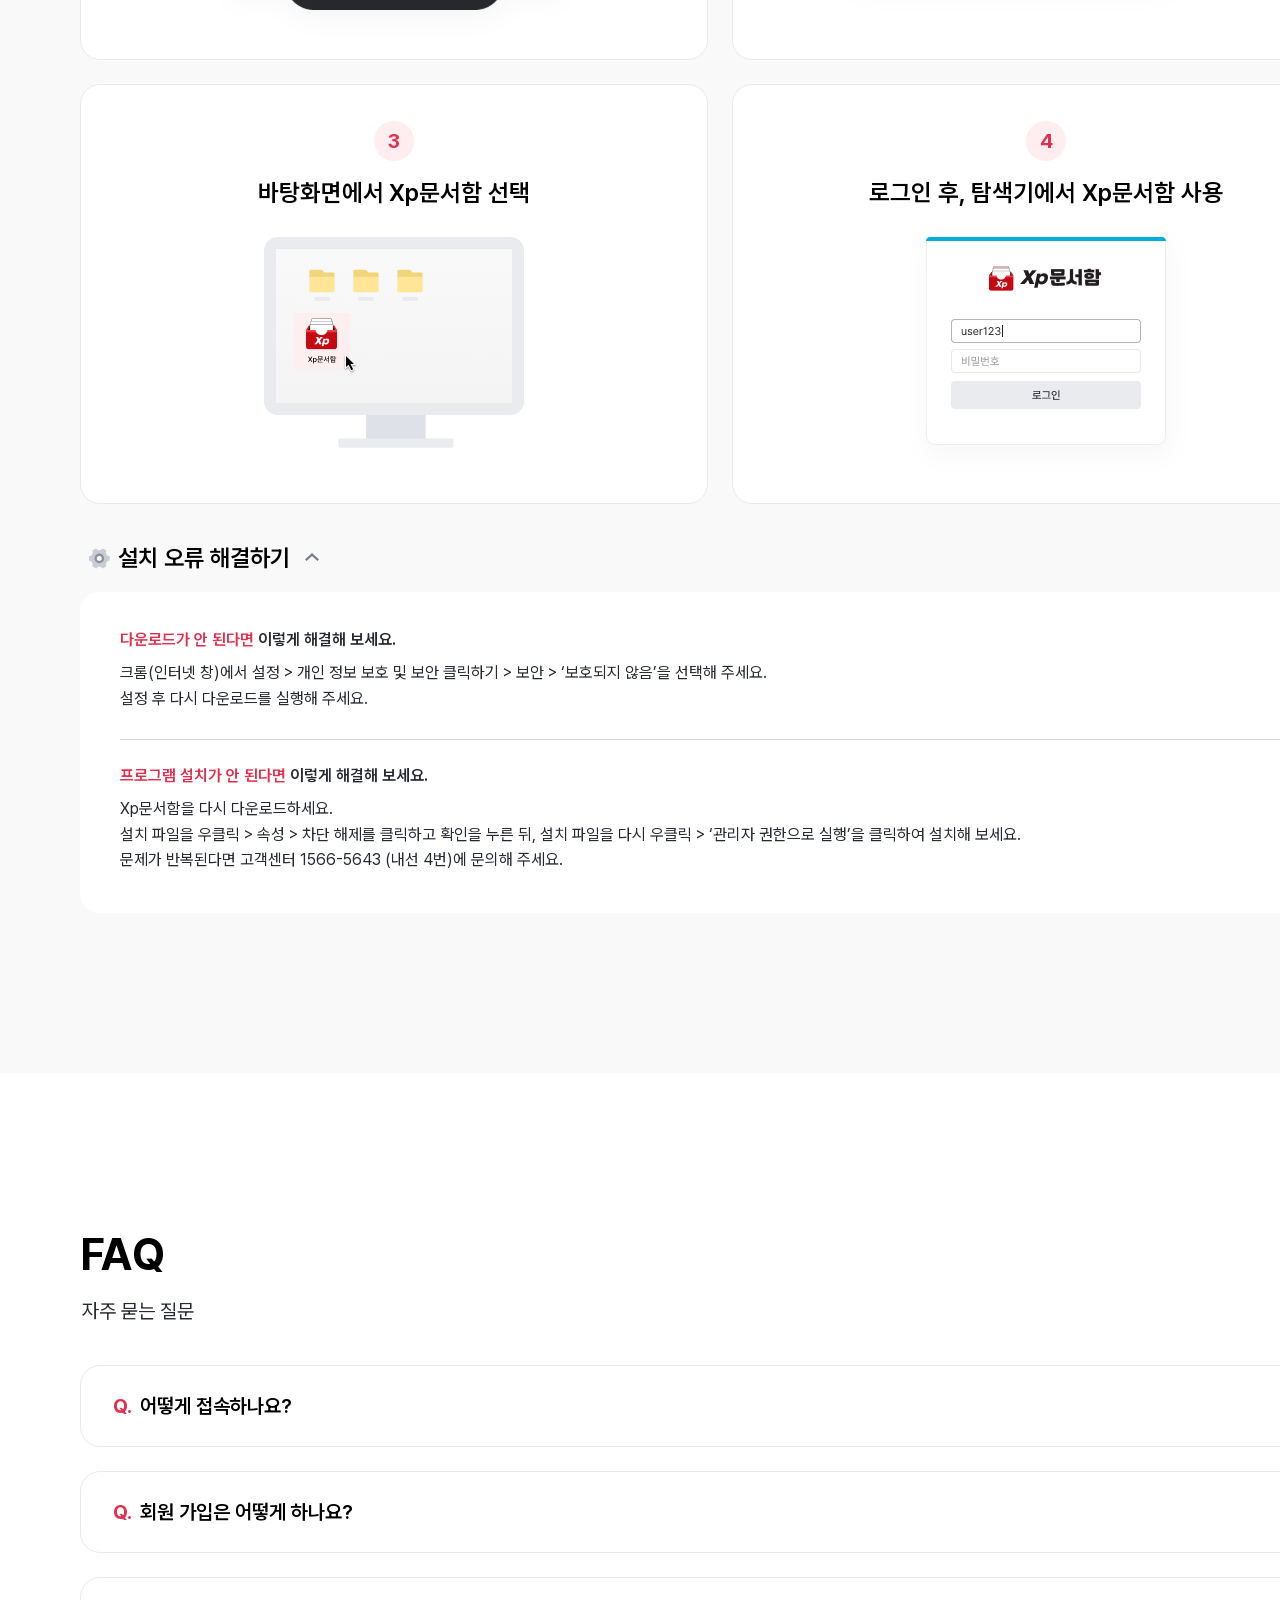
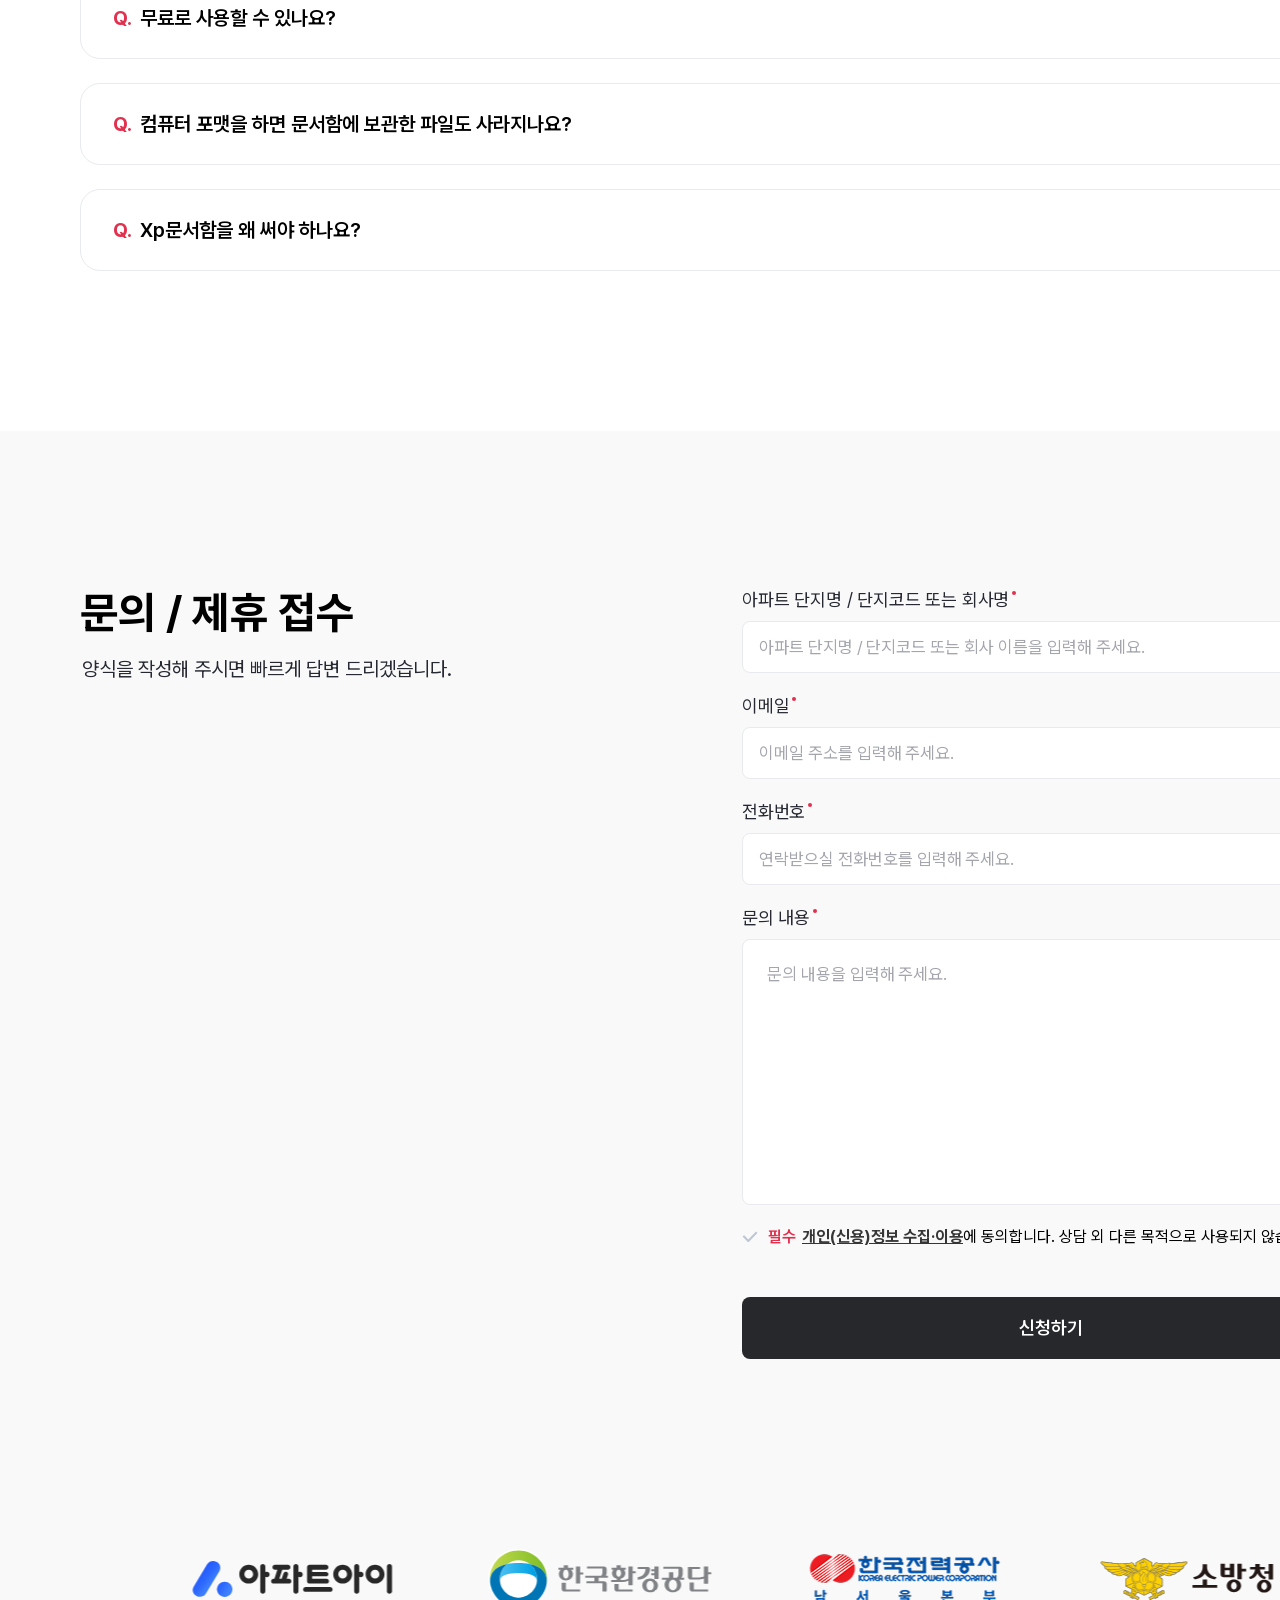
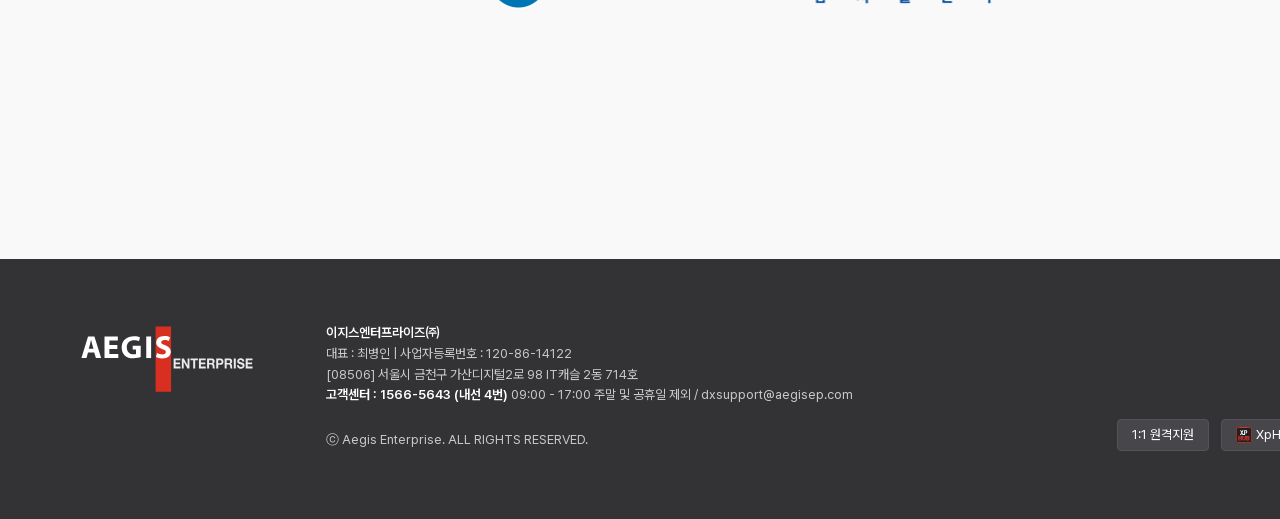
==== commit 574e7b7c: "💄 고객센터 전화번호 변경" ====
--- a/index.html
+++ b/index.html
@@ -416,7 +416,7 @@
               <p>
                 Xp문서함을 다시 다운로드하세요.<br>
                 설치 파일을 우클릭 > 속성 > 차단 해제를 클릭하고 확인을 누른 뒤, 설치 파일을 다시 우클릭 > ‘관리자 권한으로 실행’을 클릭하여 설치해 보세요.<br>
-                문제가 반복된다면 고객센터(02-6281-7336)에 문의해 주세요.
+                문제가 반복된다면 고객센터 1566-5643 (내선 4번)에 문의해 주세요.
               </p>
             </li>
           </ul>
@@ -555,7 +555,7 @@
           <strong>이지스엔터프라이즈㈜</strong><br>
           대표 : 최병인 | 사업자등록번호 : 120-86-14122<br>
           [08506] 서울시 금천구 가산디지털2로 98 IT캐슬 2동 714호<br>
-          <strong>고객센터 : 02-6281-7336</strong> (09:00 - 17:00 주말 및 공휴일 제외) / dxsupport@aegisep.com<br>
+          <strong>고객센터 : 1566-5643 (내선 4번)</strong> 09:00 - 17:00 주말 및 공휴일 제외 / dxsupport@aegisep.com<br>
         </p>
         <p>
           ⓒ Aegis Enterprise. ALL RIGHTS RESERVED.
--- a/assets/css/app.css
+++ b/assets/css/app.css
@@ -16,7 +16,9 @@
   -webkit-box-sizing: border-box;
   -moz-box-sizing: border-box;
   -o-box-sizing: border-box;
-  user-select: none;
+  -webkit-user-select: none;
+     -moz-user-select: none;
+          user-select: none;
 }
 
 html,
@@ -350,8 +352,10 @@
 
 body.no-animation *:not(#introSub):not(#intro):not(#introSub *) :not(#intro *) {
   transition: none !important;
-  animation: none !important;
-  animation-delay: 0s !important;
+  -webkit-animation: none !important;
+          animation: none !important;
+  -webkit-animation-delay: 0s !important;
+          animation-delay: 0s !important;
   transition-delay: 0s !important;
 }
 
@@ -434,9 +438,12 @@
 article#introSub section .visual-icon {
   opacity: 0;
   transition: opacity 0.5s ease !important;
-  animation: float 3s ease-in-out infinite !important; /* 3초 간격으로 무한 반복 */
-  animation-play-state: running; /* 애니메이션이 중지되지 않도록 설정 */
-  animation-delay: var(--delay, 0s) !important;
+  -webkit-animation: float 3s ease-in-out infinite !important;
+          animation: float 3s ease-in-out infinite !important; /* 3초 간격으로 무한 반복 */
+  -webkit-animation-play-state: running;
+          animation-play-state: running; /* 애니메이션이 중지되지 않도록 설정 */
+  -webkit-animation-delay: var(--delay, 0s) !important;
+          animation-delay: var(--delay, 0s) !important;
   position: absolute;
 }
 article#introSub section .visual-icon.main-icon {
@@ -500,6 +507,8 @@
   width: 100%;
   display: flex;
   justify-content: space-between;
+  height: -webkit-fit-content;
+  height: -moz-fit-content;
   height: fit-content;
 }
 section.upslide {
@@ -928,14 +937,16 @@
   z-index: 1;
   left: 60px;
   top: 49px;
-  animation: visual-01-rotate 3s ease-in-out infinite !important;
+  -webkit-animation: visual-01-rotate 3s ease-in-out infinite !important;
+          animation: visual-01-rotate 3s ease-in-out infinite !important;
   transform-origin: 0% 50%;
   transform-box: fill-box;
 }
 .main-visual section .visual-img-motion div[aria-index="2"] {
   left: 181px;
   top: 95px;
-  animation: visual-02 3s ease-in-out infinite !important;
+  -webkit-animation: visual-02 3s ease-in-out infinite !important;
+          animation: visual-02 3s ease-in-out infinite !important;
 }
 .main-visual section .visual-img-motion div[aria-index="3"] {
   right: 19px;
@@ -946,7 +957,8 @@
   z-index: 1;
   left: 1px;
   top: 33px;
-  animation-delay: 1s !important; /* 두 번째 요소는 살짝 늦게 나타남 */
+  -webkit-animation-delay: 1s !important;
+          animation-delay: 1s !important; /* 두 번째 요소는 살짝 늦게 나타남 */
   transform-origin: 0 50%;
   transform-box: fill-box;
 }
@@ -967,7 +979,8 @@
   z-index: 1;
   left: -10px;
   top: 35px;
-  animation: visual-02-rotate 3s ease-in-out infinite !important;
+  -webkit-animation: visual-02-rotate 3s ease-in-out infinite !important;
+          animation: visual-02-rotate 3s ease-in-out infinite !important;
   transform-origin: 50% 0%;
   transform-box: fill-box;
 }
@@ -981,10 +994,12 @@
   opacity: 0;
   transform: scale(0.8);
   transform-origin: center;
-  animation: blink 2s ease-in-out infinite !important;
+  -webkit-animation: blink 2s ease-in-out infinite !important;
+          animation: blink 2s ease-in-out infinite !important;
 }
 .main-visual section .visual-img-motion div[aria-index="5"] #wifi-01 {
-  animation-delay: 1s !important; /* 두 번째 요소는 살짝 늦게 나타남 */
+  -webkit-animation-delay: 1s !important;
+          animation-delay: 1s !important; /* 두 번째 요소는 살짝 늦게 나타남 */
 }
 
 input {
@@ -995,6 +1010,11 @@
   word-spacing: -0.01em;
   border: 1px solid #E8EAEE;
   padding: 16px;
+}
+input::-moz-placeholder {
+  font-size: 17px;
+  color: #a5a6ad;
+  word-spacing: -0.01em;
 }
 input::placeholder {
   font-size: 17px;
@@ -1020,6 +1040,11 @@
   height: 266px;
   resize: none;
 }
+textarea::-moz-placeholder {
+  font-size: 17px;
+  color: #a5a6ad;
+  word-spacing: -0.01em;
+}
 textarea::placeholder {
   font-size: 17px;
   color: #a5a6ad;
@@ -1141,6 +1166,7 @@
 footer .foot-box .foot-info p strong {
   font-size: inherit;
   color: #fff;
+  font-weight: 600;
 }
 footer .foot-box .foot-button {
   margin-top: auto;
@@ -1317,6 +1343,15 @@
   font-size: 14px;
 }
 
+@-webkit-keyframes visual-01 {
+  0%, 100% {
+    transform: translate(0); /* 시작 위치 */
+  }
+  50% {
+    transform: translate(-3px, -3px); /* 위로 떠오름 */
+  }
+}
+
 @keyframes visual-01 {
   0%, 100% {
     transform: translate(0); /* 시작 위치 */
@@ -1325,6 +1360,20 @@
     transform: translate(-3px, -3px); /* 위로 떠오름 */
   }
 }
+@-webkit-keyframes visual-01-rotate {
+  0% {
+    transform: translateY(0px) rotate(30deg);
+  }
+  40% {
+    transform: translateY(6px) rotate(-17deg);
+  }
+  70% {
+    transform: translateY(6px) rotate(-17deg);
+  }
+  100% {
+    transform: translateY(0px) rotate(30deg);
+  }
+}
 @keyframes visual-01-rotate {
   0% {
     transform: translateY(0px) rotate(30deg);
@@ -1339,6 +1388,14 @@
     transform: translateY(0px) rotate(30deg);
   }
 }
+@-webkit-keyframes visual-02-rotate {
+  0%, 100% {
+    transform: translateX(0px) rotate(0);
+  }
+  50% {
+    transform: translateX(1px) rotate(-10deg);
+  }
+}
 @keyframes visual-02-rotate {
   0%, 100% {
     transform: translateX(0px) rotate(0);
@@ -1347,6 +1404,14 @@
     transform: translateX(1px) rotate(-10deg);
   }
 }
+@-webkit-keyframes visual-02 {
+  0%, 100% {
+    transform: translateY(0) scale(1); /* 시작 위치 */
+  }
+  50% {
+    transform: translateY(-7px) scale(1.01); /* 위로 떠오름 */
+  }
+}
 @keyframes visual-02 {
   0%, 100% {
     transform: translateY(0) scale(1); /* 시작 위치 */
@@ -1355,6 +1420,14 @@
     transform: translateY(-7px) scale(1.01); /* 위로 떠오름 */
   }
 }
+@-webkit-keyframes visual-03 {
+  0%, 100% {
+    transform: translate(0); /* 시작 위치 */
+  }
+  50% {
+    transform: translate(5px, -5px); /* 위로 떠오름 */
+  }
+}
 @keyframes visual-03 {
   0%, 100% {
     transform: translate(0); /* 시작 위치 */
@@ -1363,6 +1436,14 @@
     transform: translate(5px, -5px); /* 위로 떠오름 */
   }
 }
+@-webkit-keyframes visual-03-rotate {
+  0%, 10%, 50%, 90%, 100% {
+    transform: translate(0, 0) rotate(0); /* 시작 위치 */
+  }
+  25%, 75% {
+    transform: translate(0, -5px) rotate(45deg); /* 위로 떠오름 */
+  }
+}
 @keyframes visual-03-rotate {
   0%, 10%, 50%, 90%, 100% {
     transform: translate(0, 0) rotate(0); /* 시작 위치 */
@@ -1379,6 +1460,14 @@
     transform: translate(0, -5px) rotate(45deg); /* 위로 떠오름 */
   }
 }
+@-webkit-keyframes visual-03-arm {
+  0%, 50%, 100% {
+    transform: translate(0) rotate(0); /* 시작 위치 */
+  }
+  25%, 75% {
+    transform: translate(0, -1px) rotate(5deg); /* 위로 떠오름 */
+  }
+}
 @keyframes visual-03-arm {
   0%, 50%, 100% {
     transform: translate(0) rotate(0); /* 시작 위치 */
@@ -1387,6 +1476,14 @@
     transform: translate(0, -1px) rotate(5deg); /* 위로 떠오름 */
   }
 }
+@-webkit-keyframes blink {
+  0%, 100% {
+    opacity: 0;
+  }
+  50% {
+    opacity: 1;
+  }
+}
 @keyframes blink {
   0%, 100% {
     opacity: 0;
@@ -1395,6 +1492,14 @@
     opacity: 1;
   }
 }
+@-webkit-keyframes float {
+  0%, 100% {
+    transform: translateY(0); /* 시작 위치 */
+  }
+  50% {
+    transform: translateY(-5px); /* 위로 떠오름 */
+  }
+}
 @keyframes float {
   0%, 100% {
     transform: translateY(0); /* 시작 위치 */
@@ -1403,6 +1508,20 @@
     transform: translateY(-5px); /* 위로 떠오름 */
   }
 }
+@-webkit-keyframes scale {
+  0% {
+    transform: scale(0); /* 시작 위치 */
+  }
+  20% {
+    transform: scale(0); /* 위로 떠오름 */
+  }
+  50% {
+    transform: scale(0); /* 위로 떠오름 */
+  }
+  100% {
+    transform: scale(1); /* 다시 원래 위치로 */
+  }
+}
 @keyframes scale {
   0% {
     transform: scale(0); /* 시작 위치 */
@@ -1415,6 +1534,17 @@
   }
   100% {
     transform: scale(1); /* 다시 원래 위치로 */
+  }
+}
+@-webkit-keyframes scrollLoop {
+  0% {
+    transform: translateX(0);
+  }
+  100% {
+    transform: translateX(-50%);
+  }
+  0% {
+    transform: translateX(0);
   }
 }
 @keyframes scrollLoop {
@@ -1452,5 +1582,4 @@
 .toast-message i {
   display: inline-flex;
 }
-
-/*# sourceMappingURL=app.css.map */
+/*# sourceMappingURL=app.css.map */
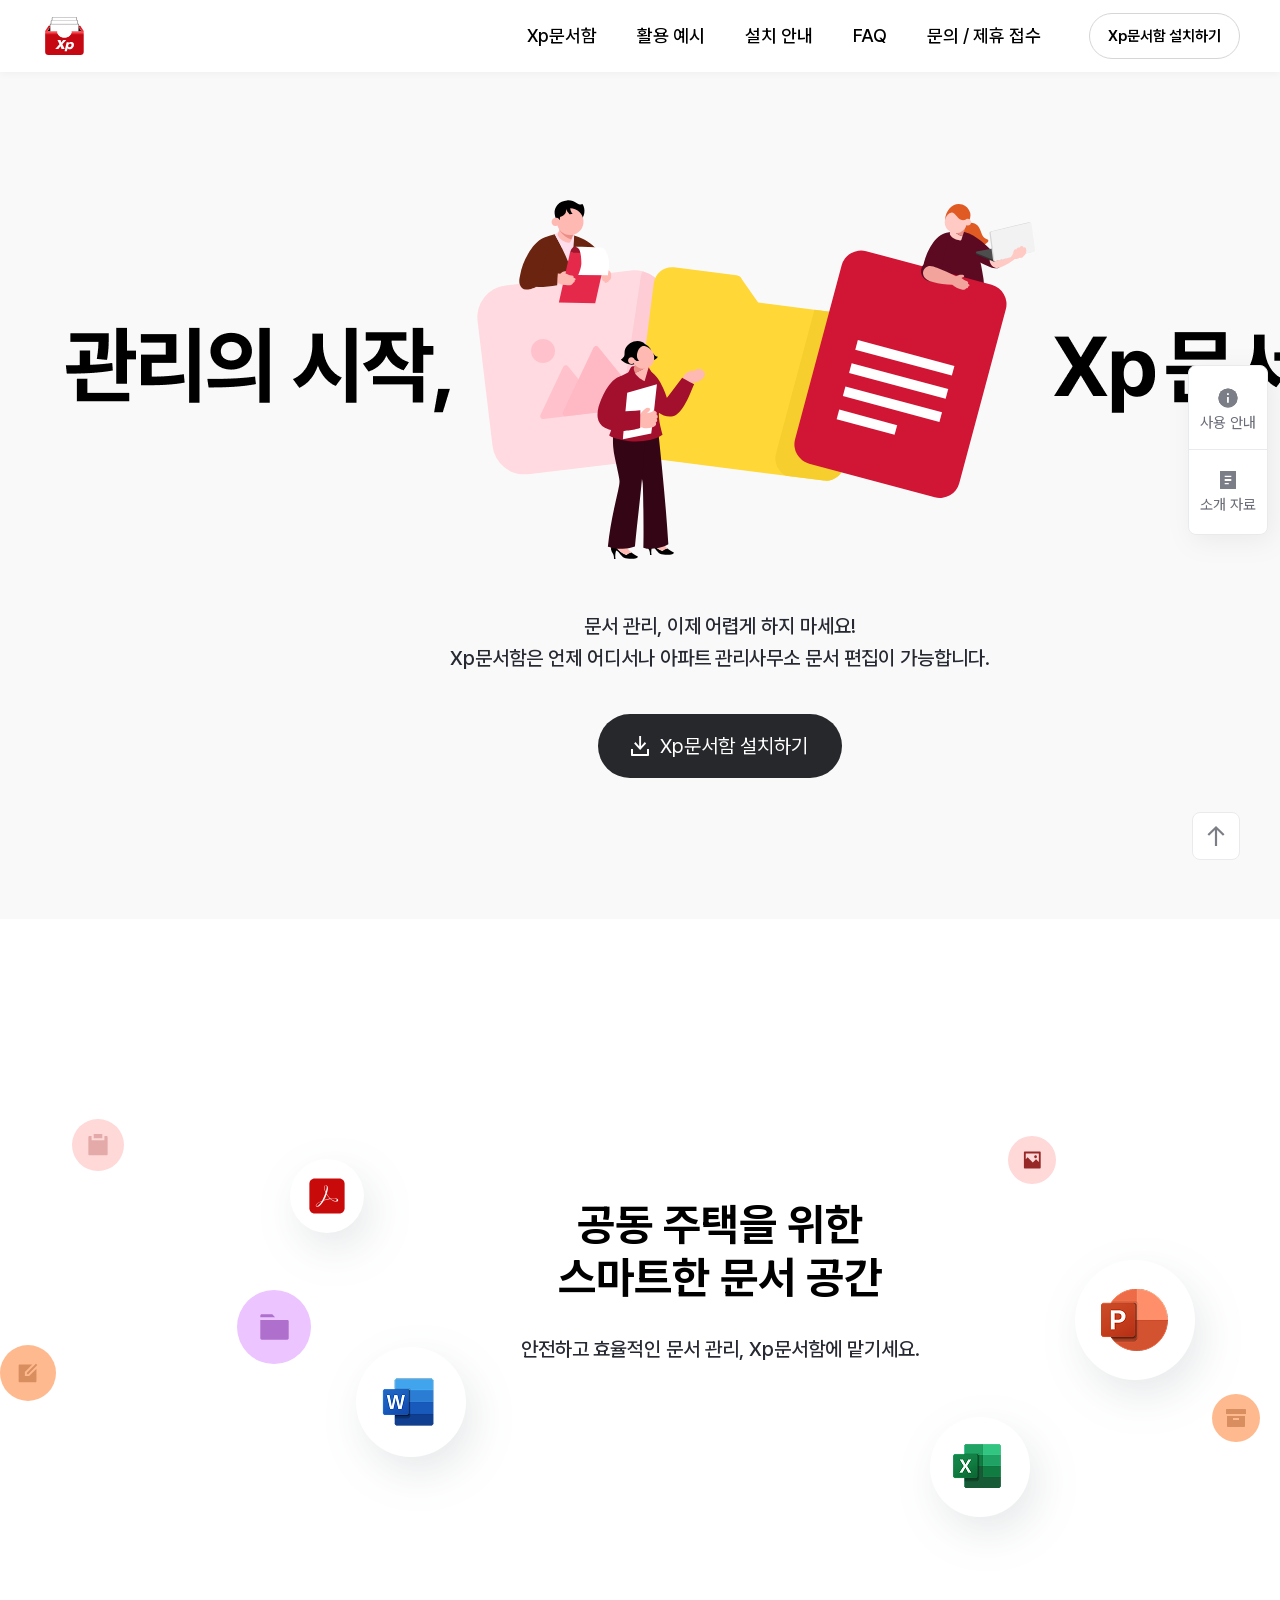
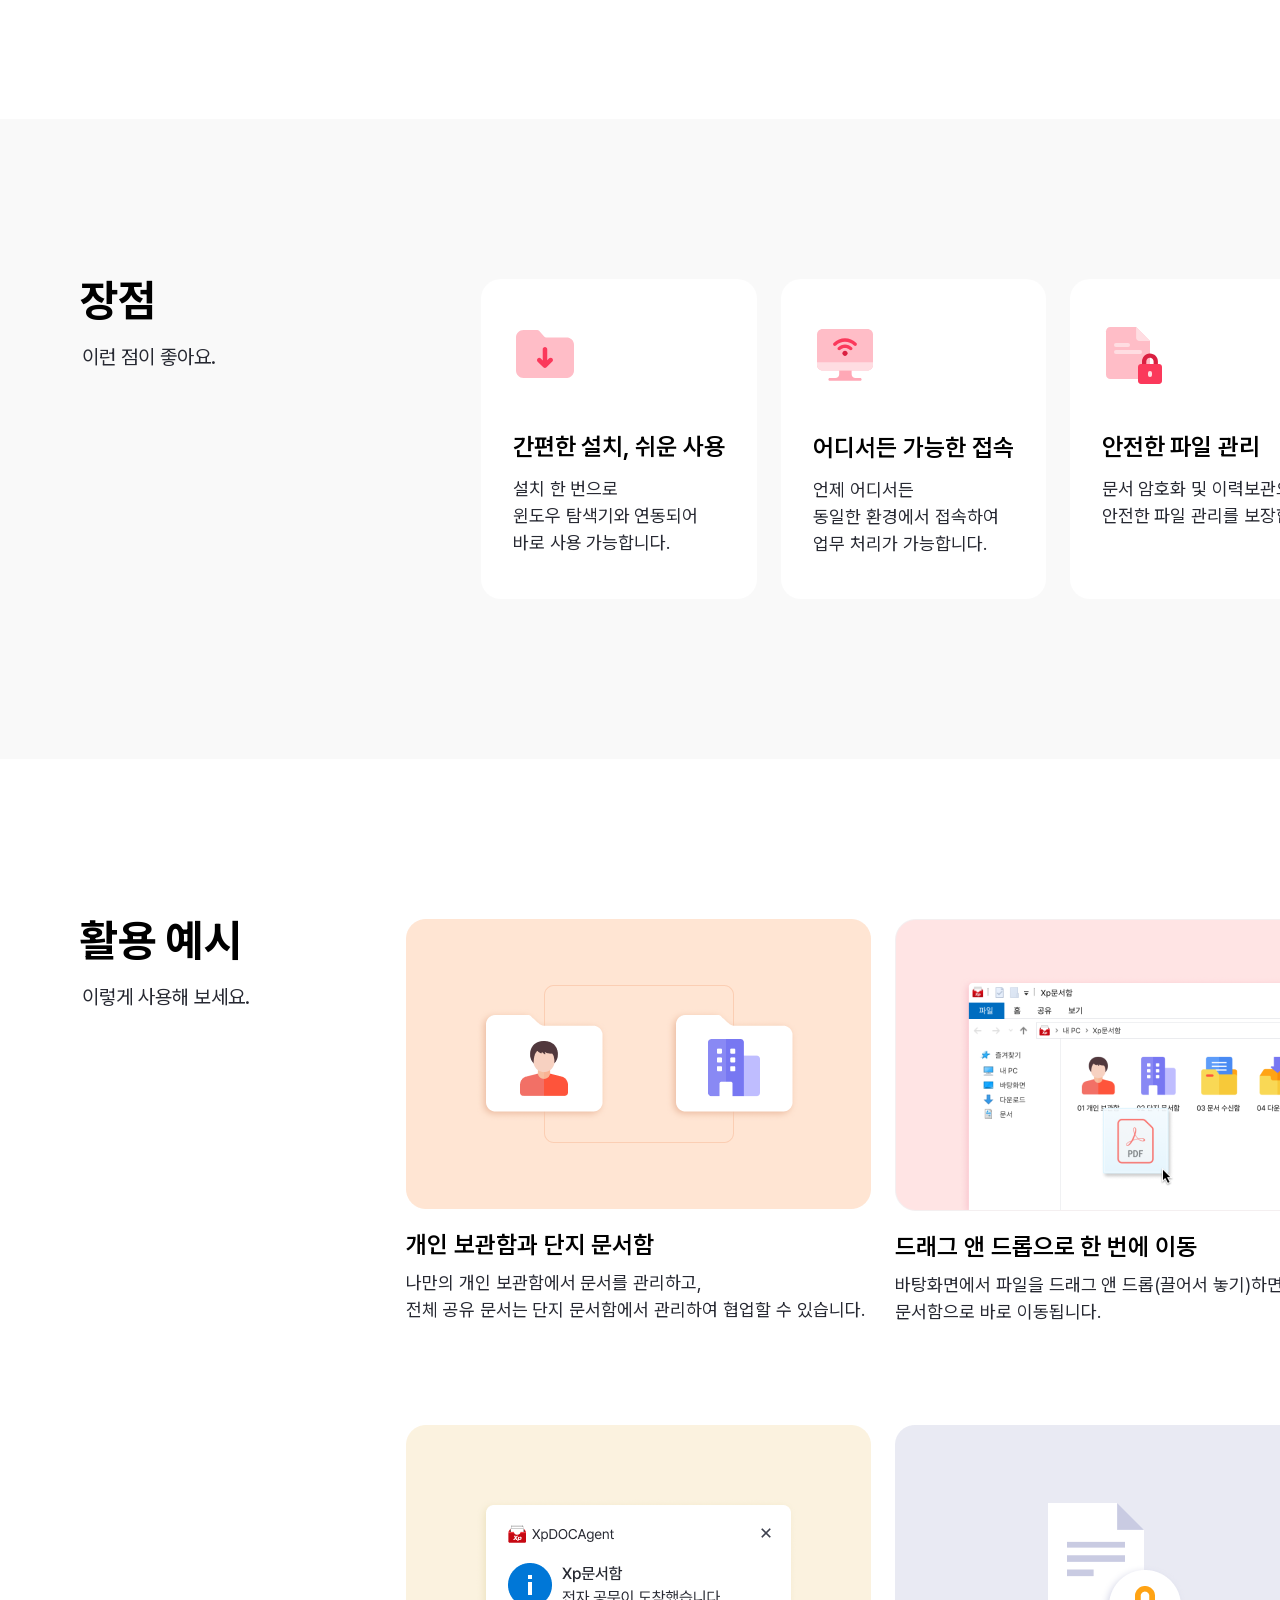
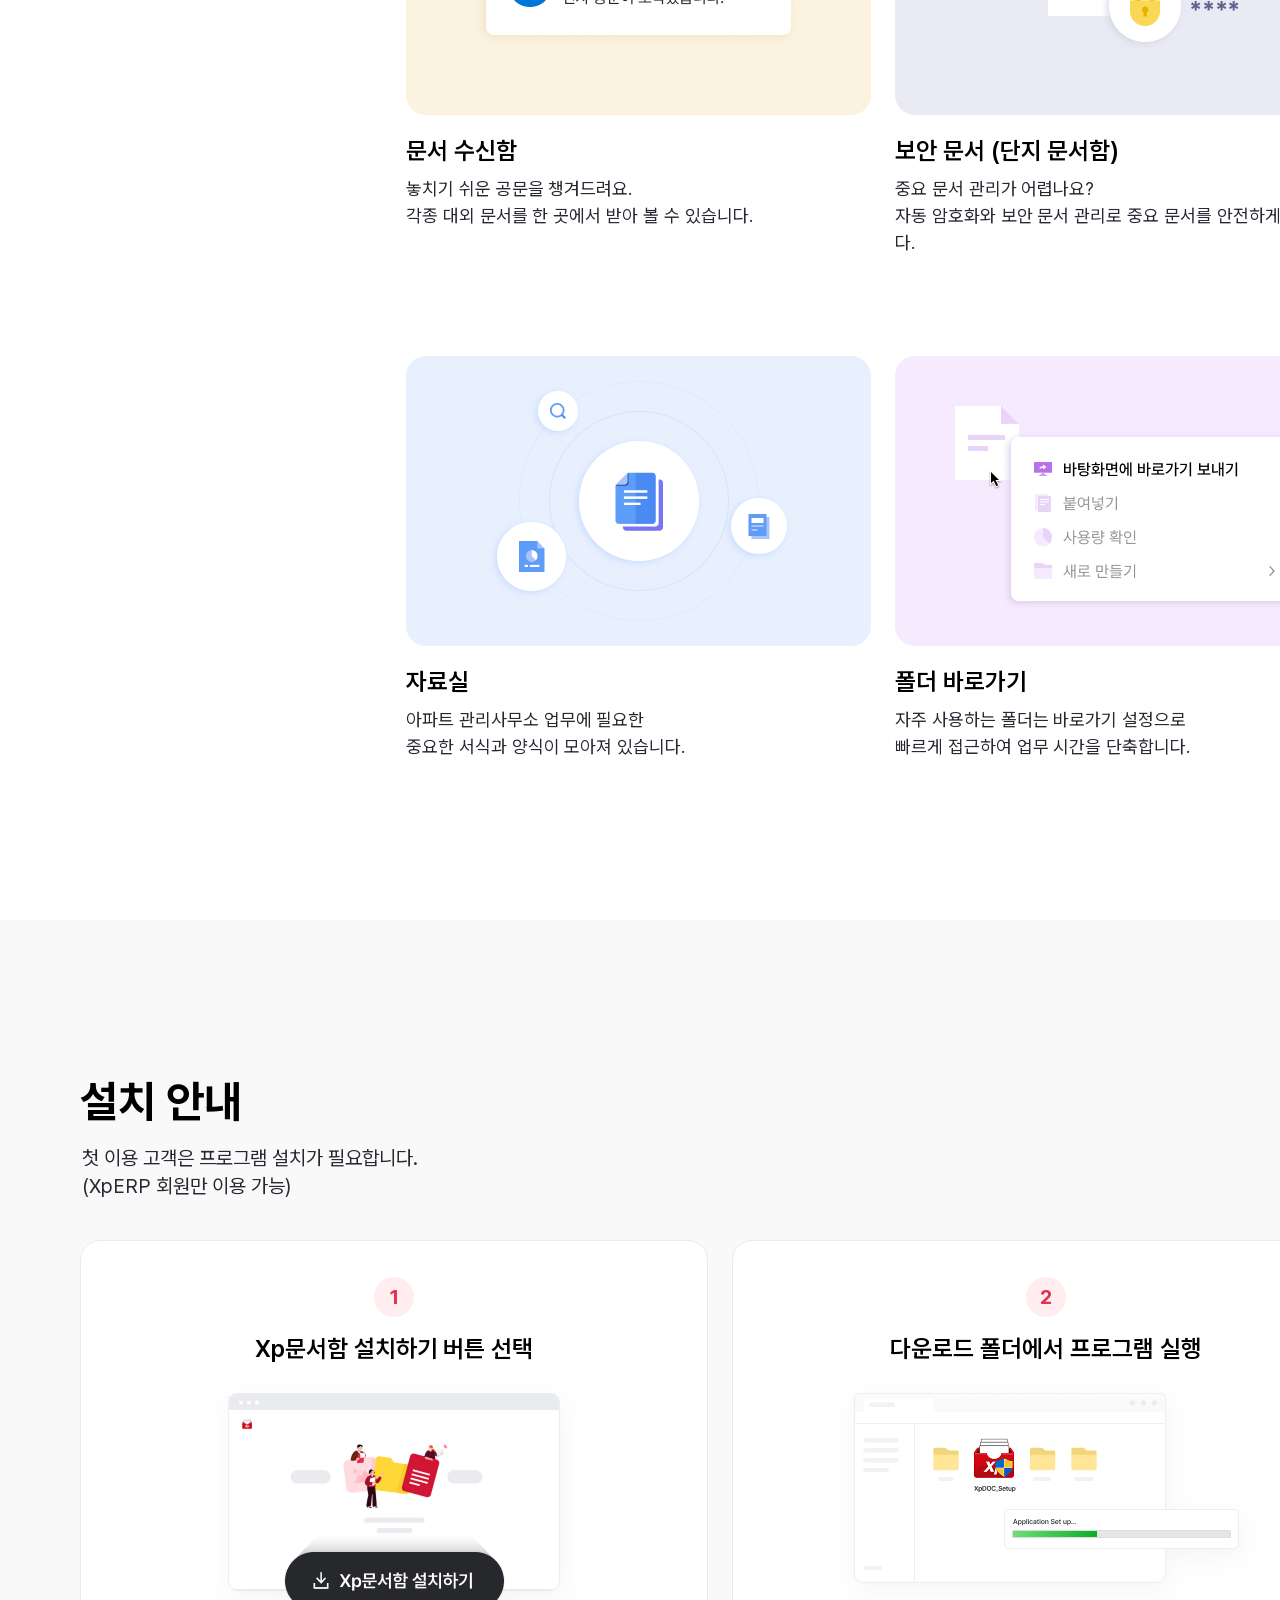
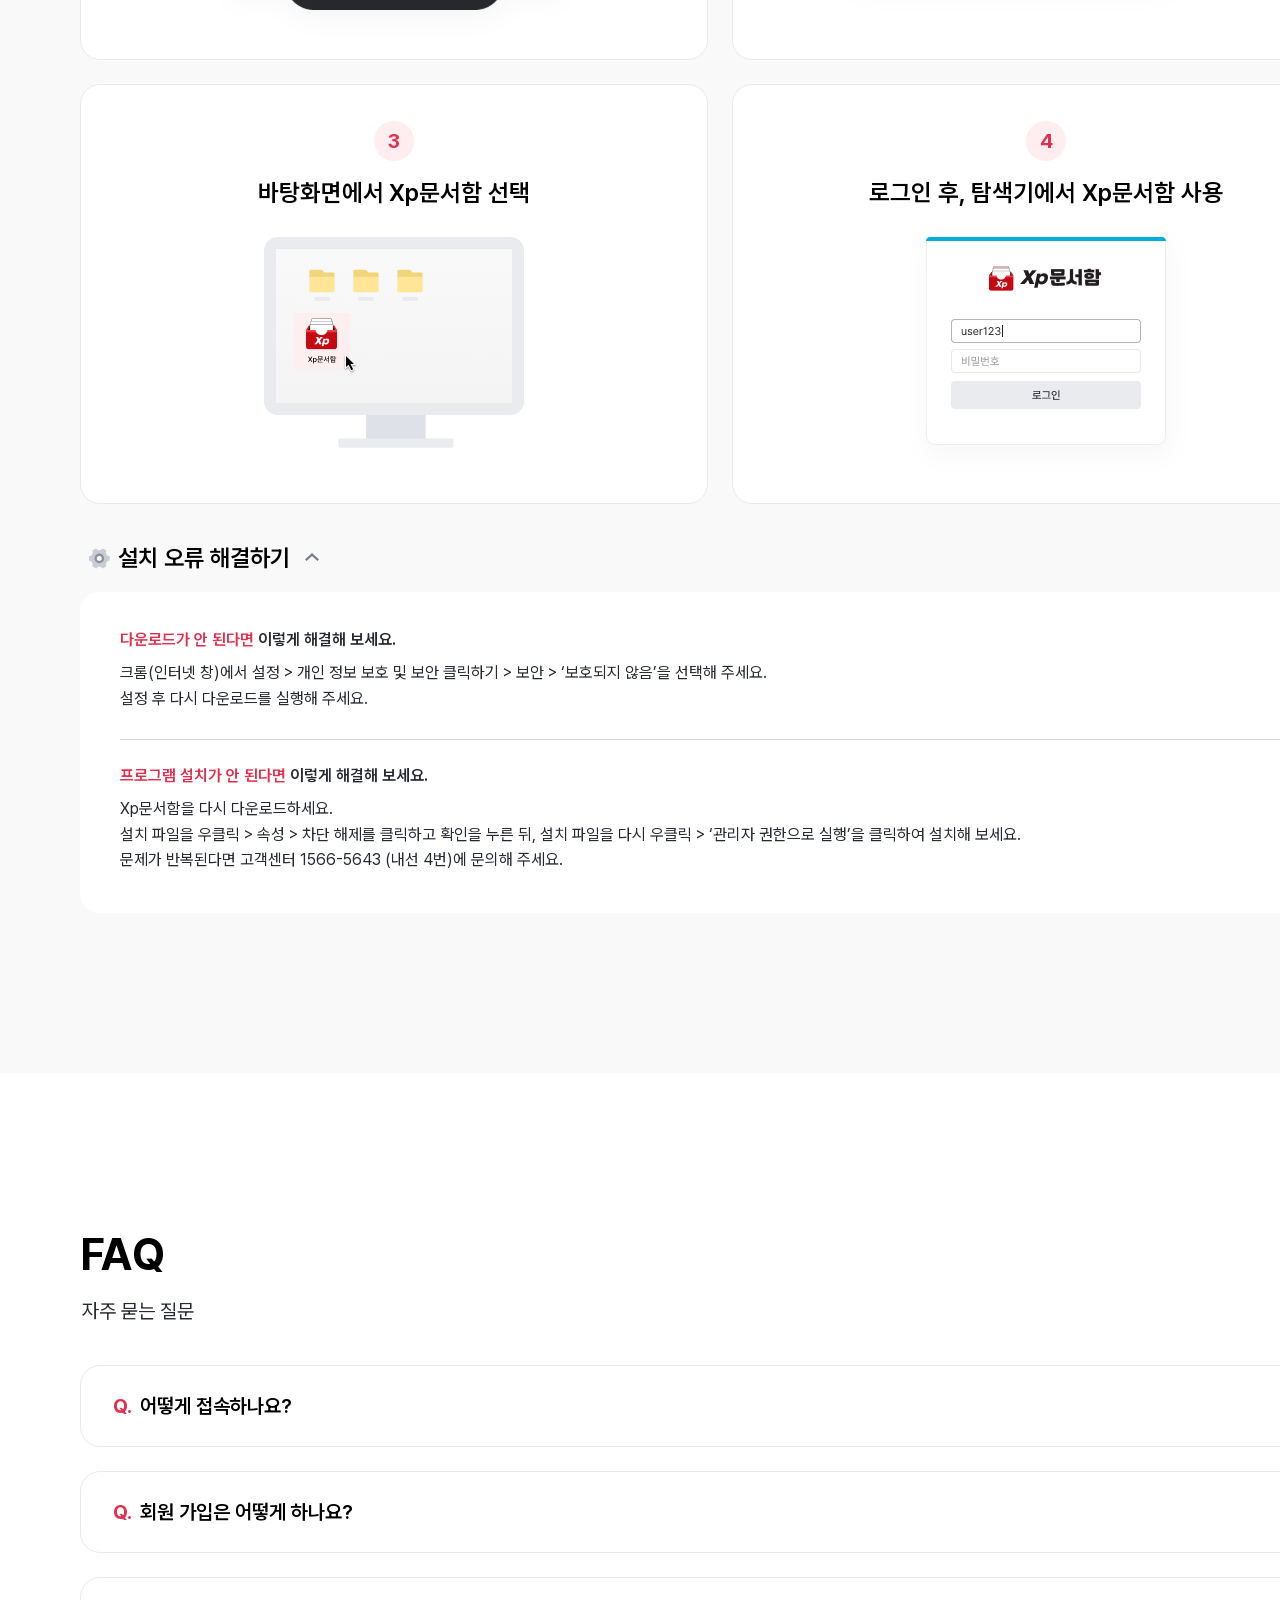
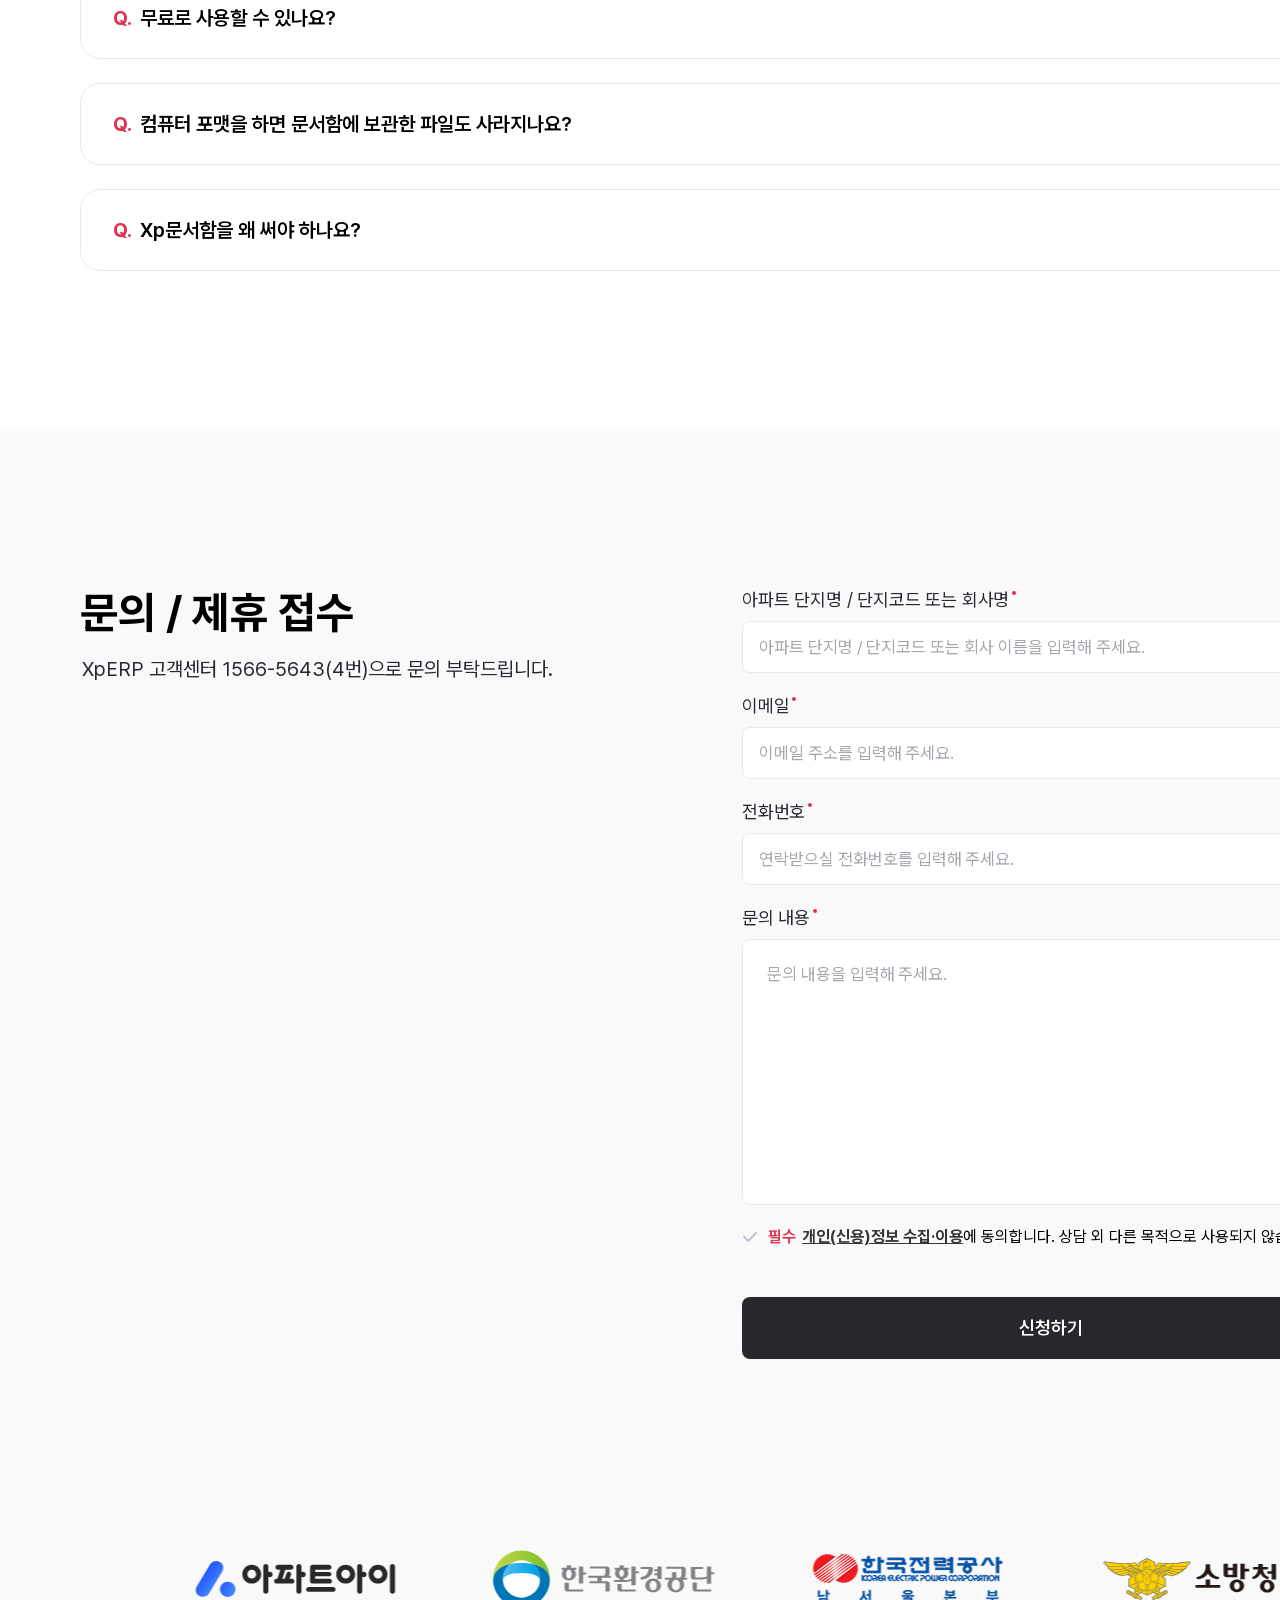
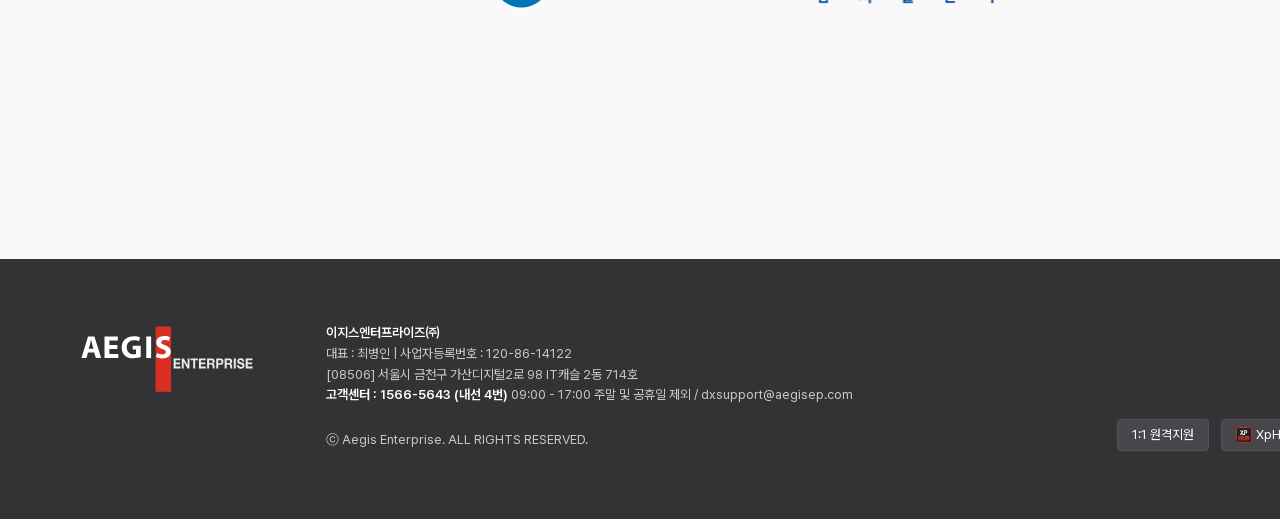
==== commit 51e13b2a: "문의 문구 수정" ====
--- a/index.html
+++ b/index.html
@@ -504,7 +504,7 @@
           <h2>
             문의 / 제휴 접수
           </h2>
-          <span>양식을 작성해 주시면 빠르게 답변 드리겠습니다.</span>
+          <span>XpERP 고객센터 1566-5643(4번)으로 문의 부탁드립니다.</span>
         </div>
         <form onsubmit="onSubmit(event)" class="section-contents form">
           <div class="form-input">
